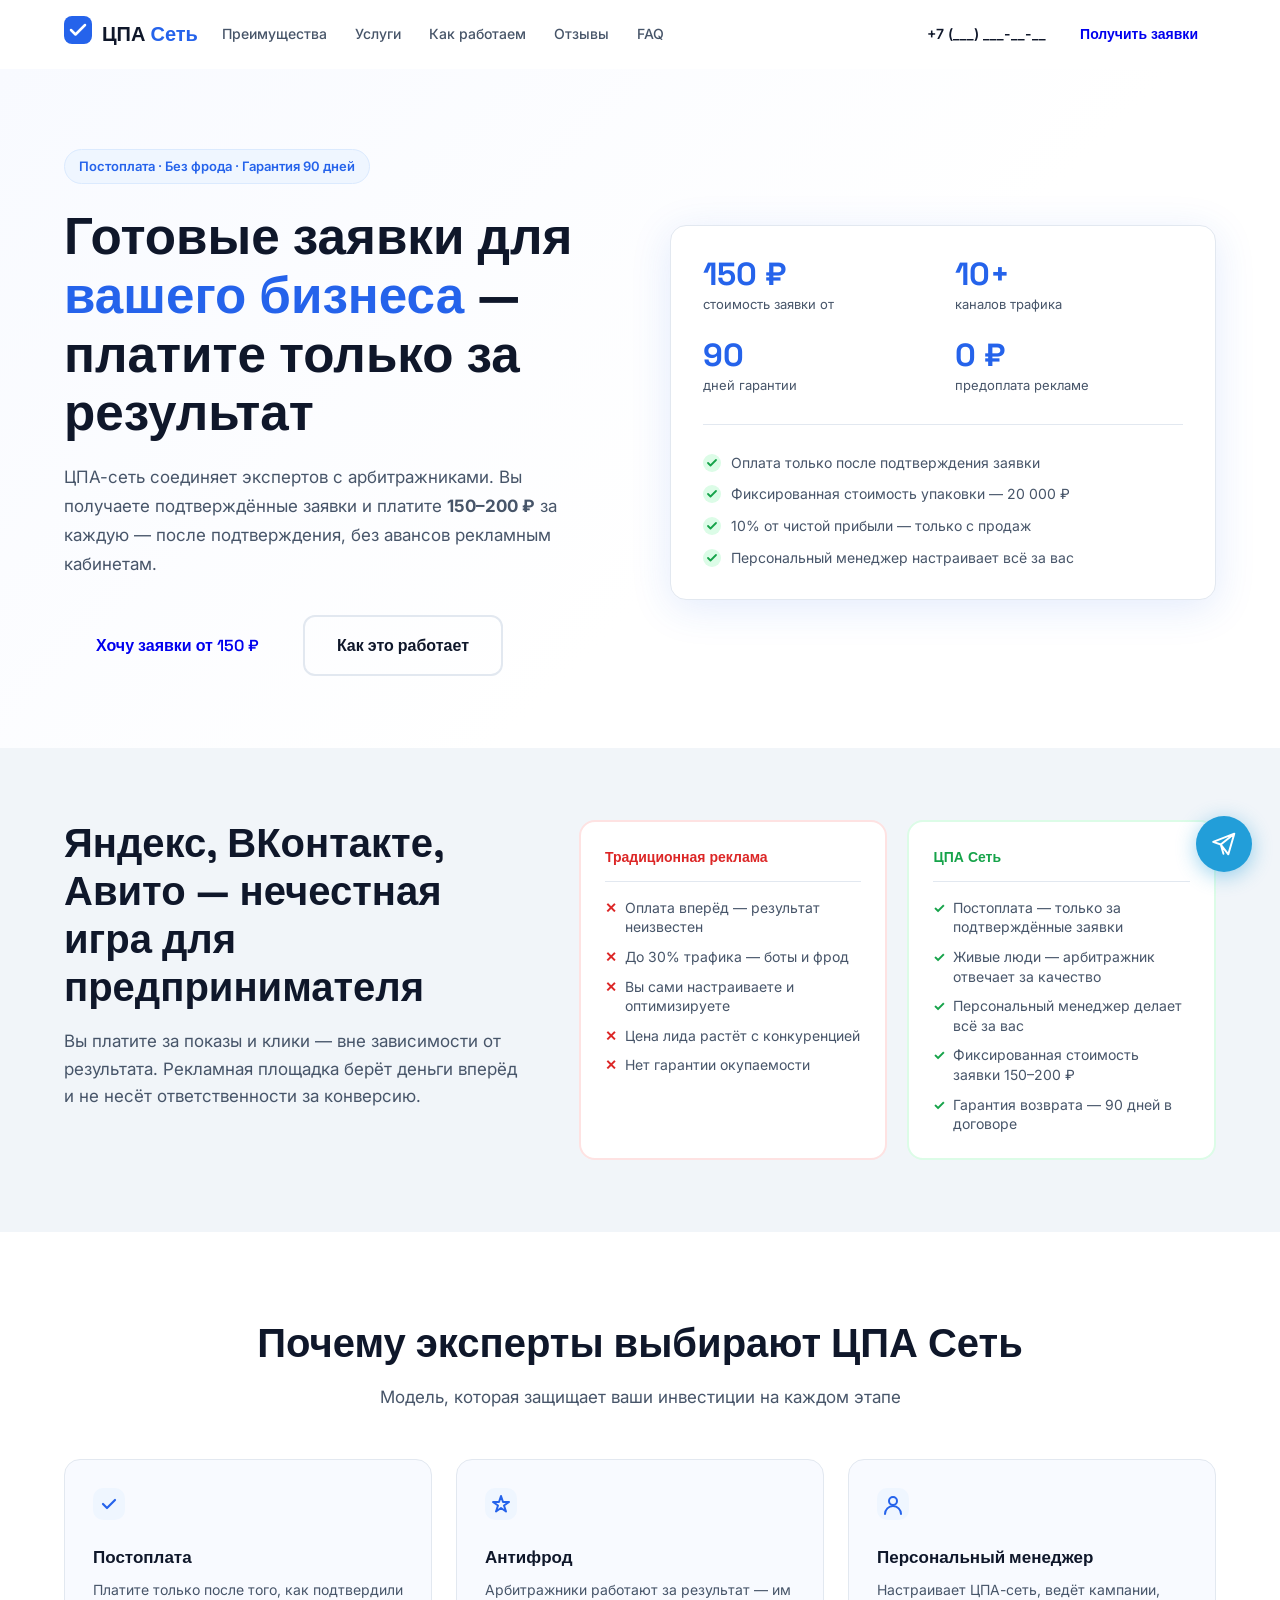
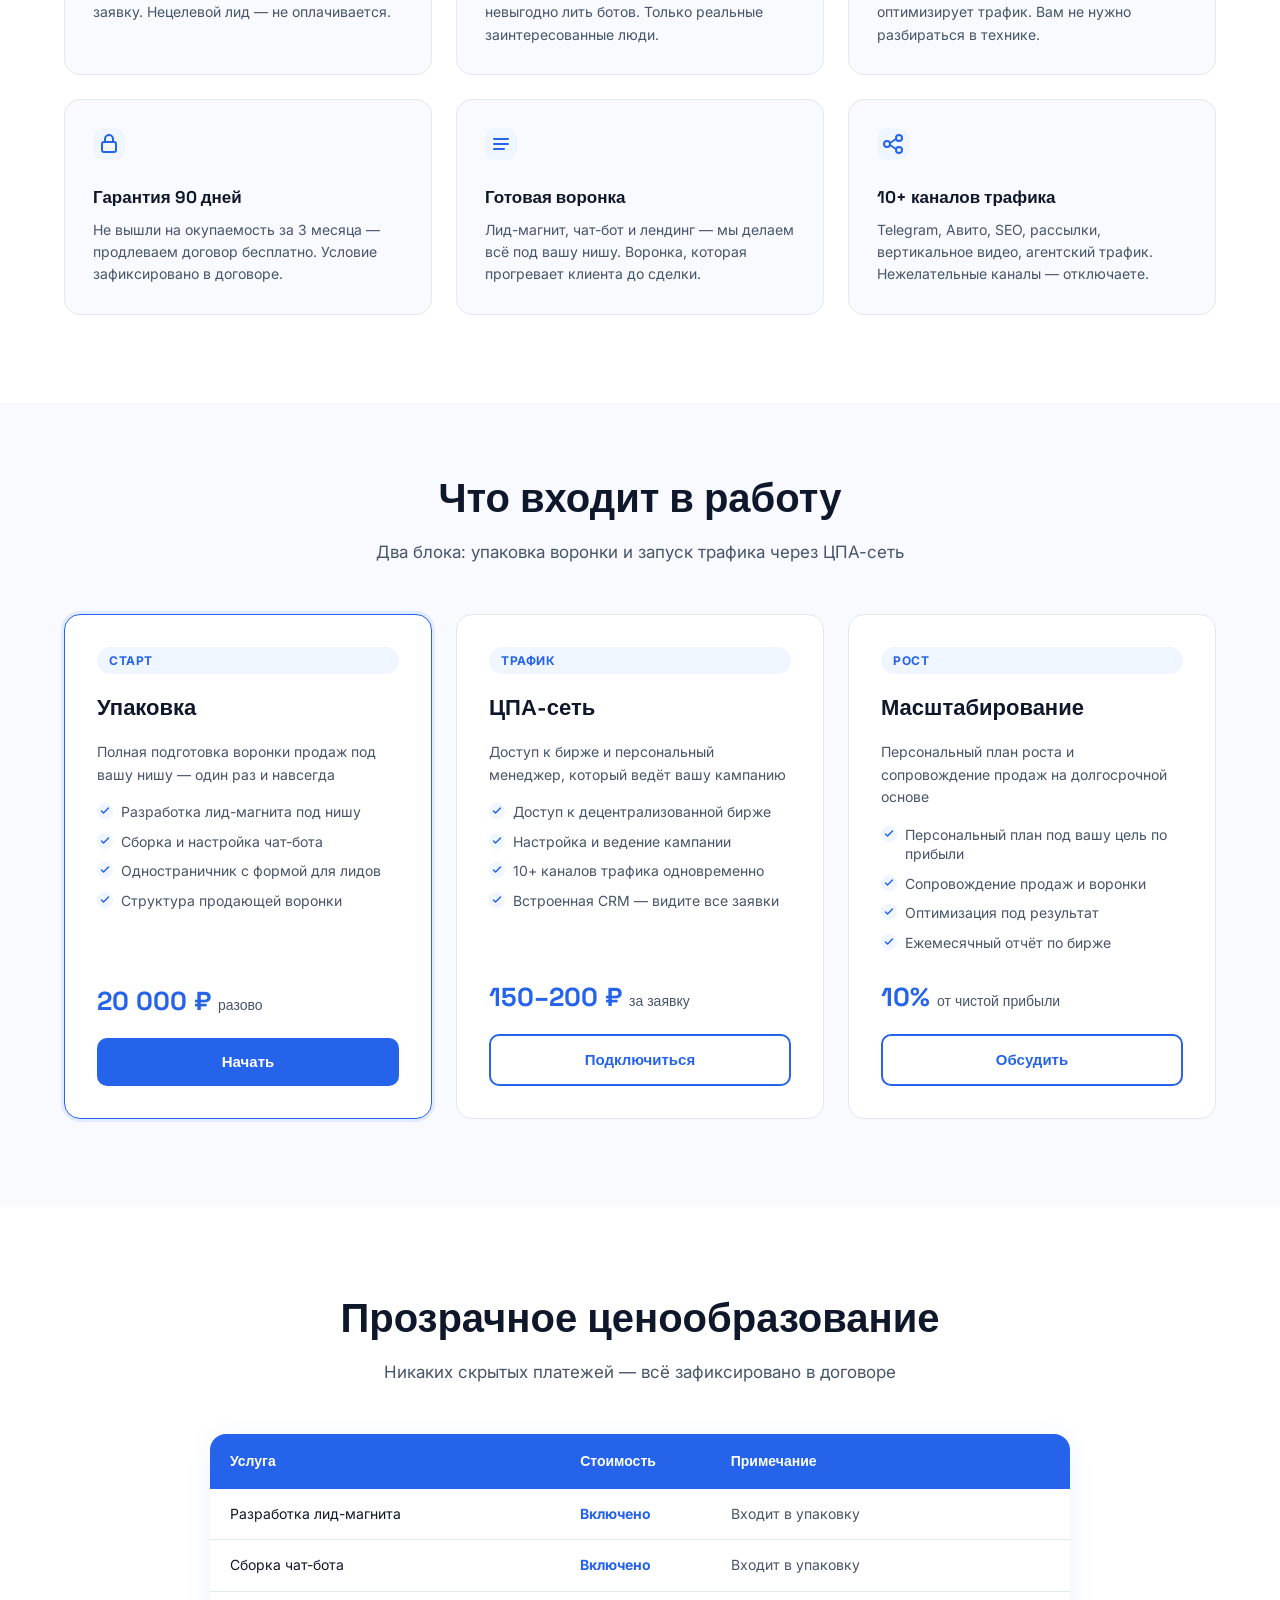
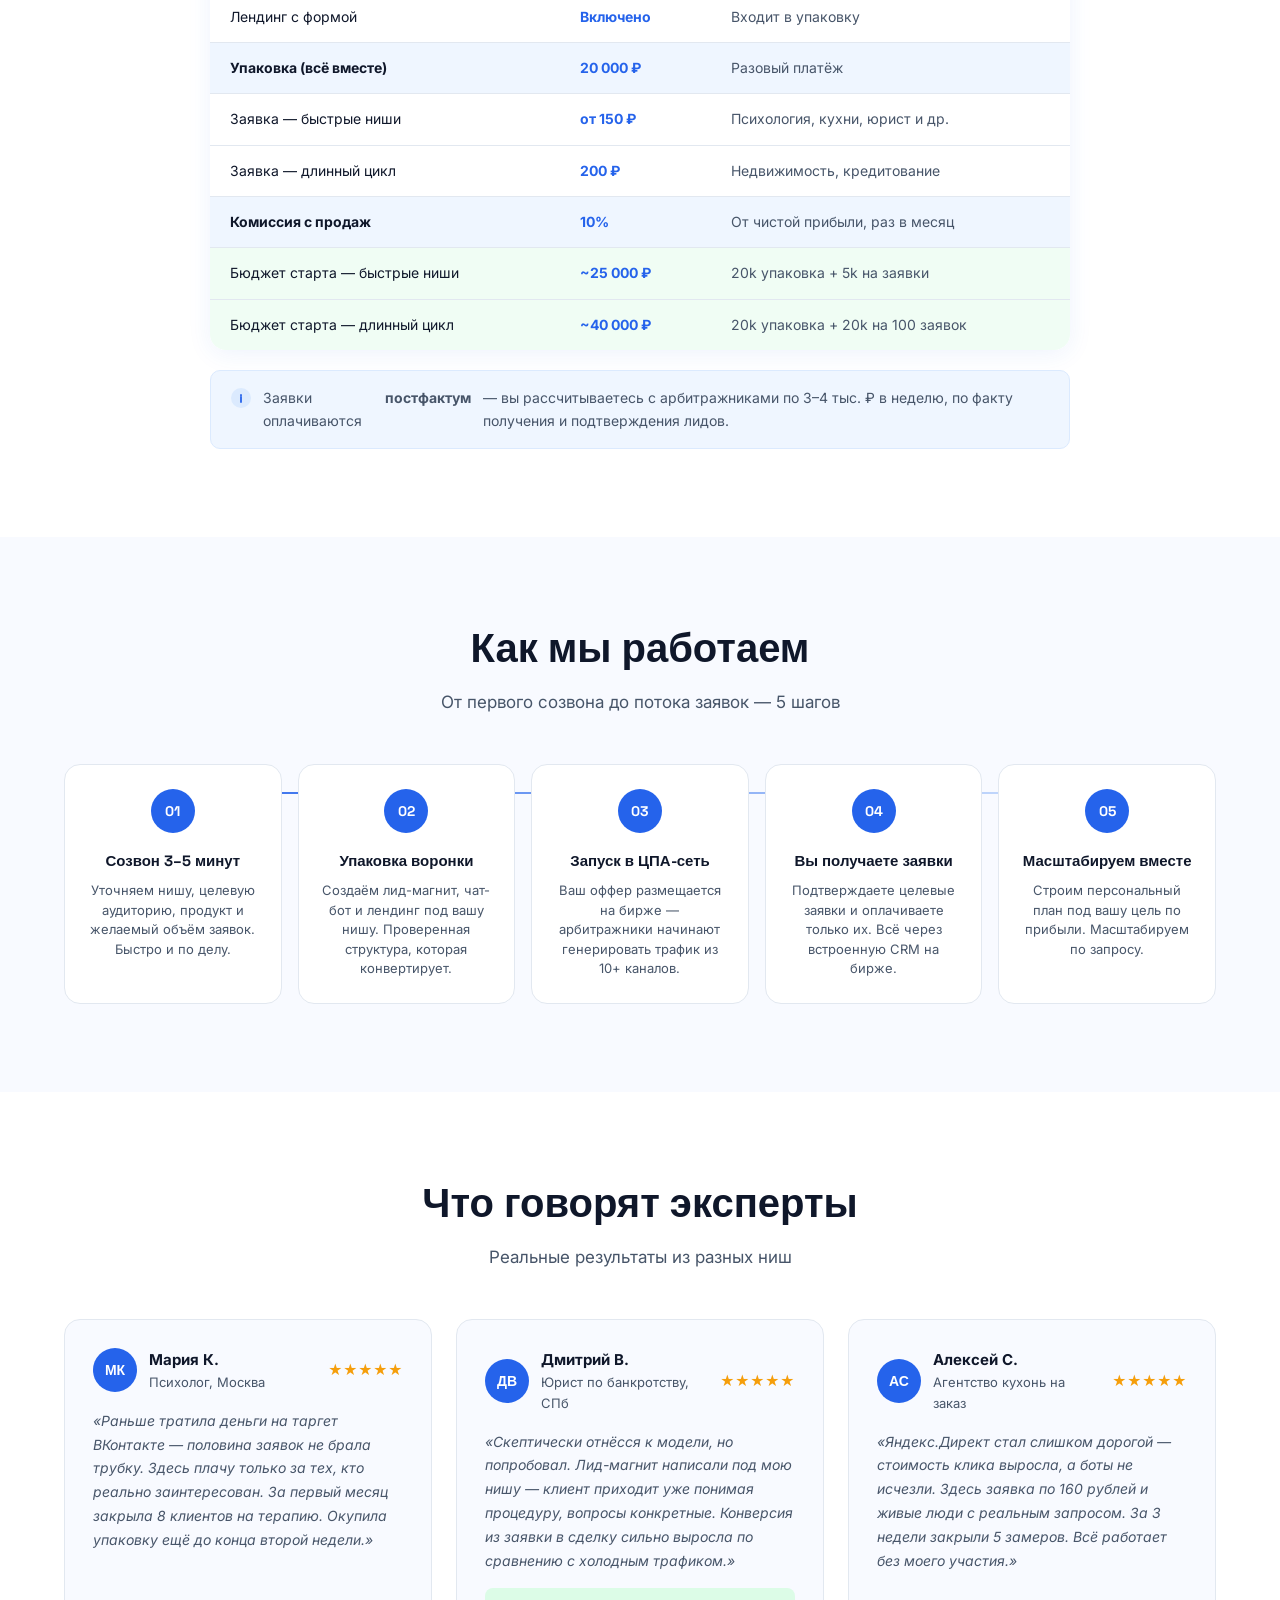
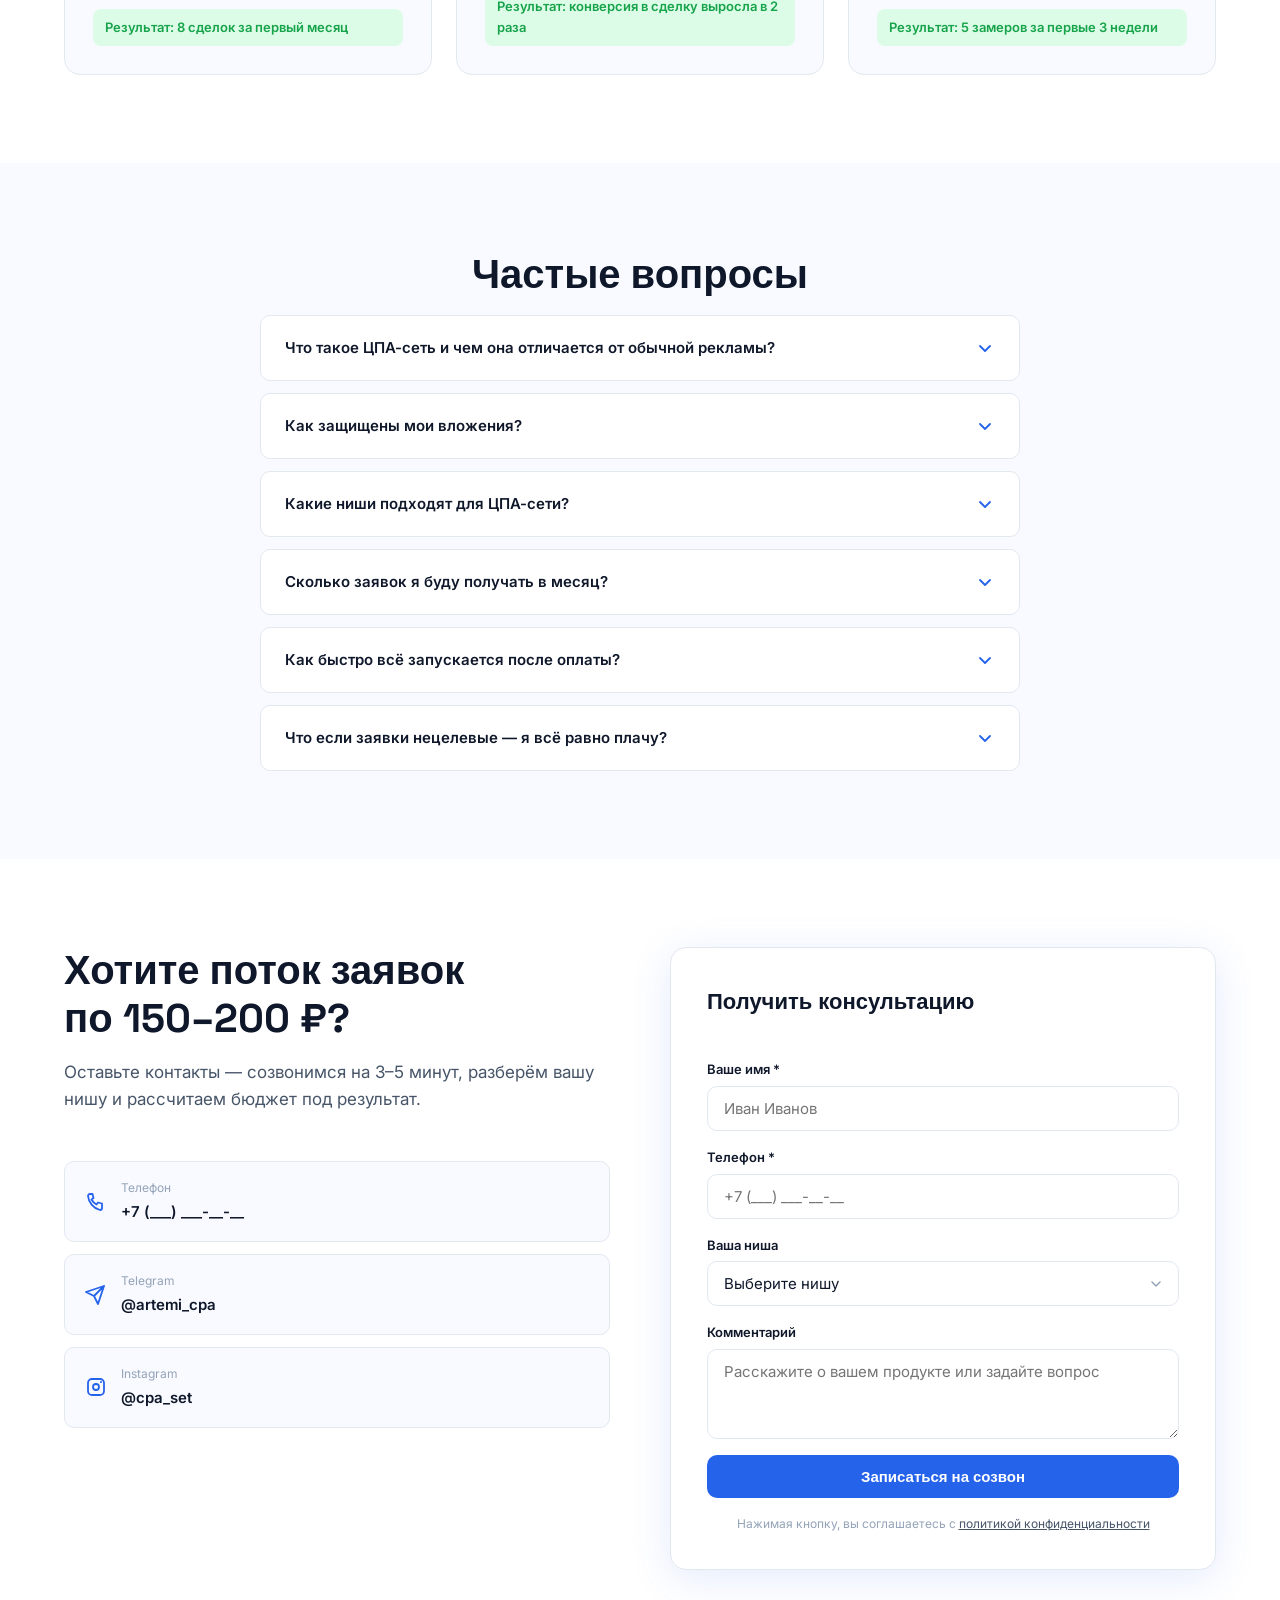
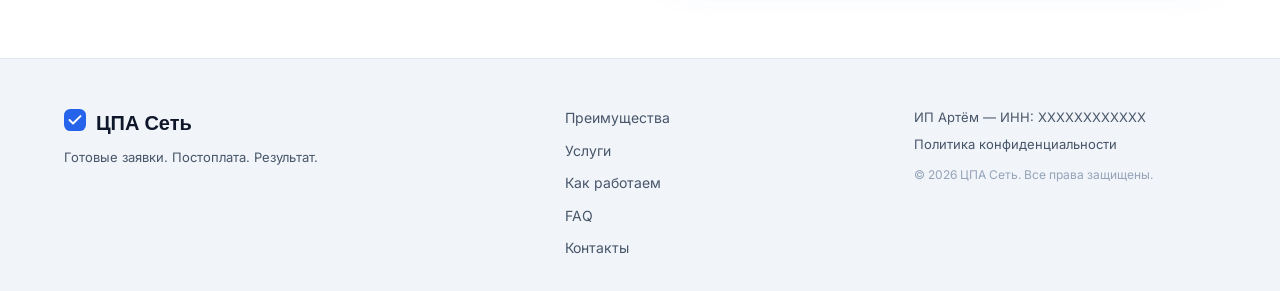
==== index.html @ d416d324 "init: landing for CPA-Set" ====
<!DOCTYPE html>
<html lang="ru">
<head>
  <meta charset="UTF-8">
  <meta name="viewport" content="width=device-width, initial-scale=1.0">
  <title>ЦПА Сеть — готовые заявки для экспертов. Платите только за результат</title>
  <meta name="description" content="ЦПА-сеть для экспертов-предпринимателей. Готовые заявки от 150 ₽, постоплата, гарантия 90 дней. Без авансов рекламным кабинетам, без ботов.">
  <link rel="preconnect" href="https://fonts.googleapis.com">
  <link rel="preconnect" href="https://fonts.gstatic.com" crossorigin>
  <link href="https://fonts.googleapis.com/css2?family=Inter:wght@400;500;600;700;800&family=Space+Grotesk:wght@500;600;700&display=swap" rel="stylesheet">
  <link rel="stylesheet" href="styles.css">
</head>
<body>

<!-- ===== HEADER ===== -->
<header class="header" id="header">
  <div class="container header__inner">
    <a href="#" class="logo">
      <span class="logo__icon">
        <svg width="28" height="28" viewBox="0 0 28 28" fill="none"><rect width="28" height="28" rx="8" fill="#2563EB"/><path d="M7 14l4.5 4.5L21 9" stroke="#fff" stroke-width="2.5" stroke-linecap="round" stroke-linejoin="round"/></svg>
      </span>
      <span class="logo__text">ЦПА<span class="logo__suffix"> Сеть</span></span>
    </a>
    <nav class="nav" id="nav">
      <a href="#advantages">Преимущества</a>
      <a href="#services">Услуги</a>
      <a href="#process">Как работаем</a>
      <a href="#reviews">Отзывы</a>
      <a href="#faq">FAQ</a>
    </nav>
    <div class="header__right">
      <a href="tel:+79000000000" class="header__phone">+7 (___) ___-__-__</a>
      <a href="#contact" class="btn btn--sm">Получить заявки</a>
    </div>
    <button class="burger" id="burger" aria-label="Меню">
      <span></span><span></span><span></span>
    </button>
  </div>
</header>

<!-- ===== HERO ===== -->
<section class="hero" id="hero">
  <div class="container hero__inner">
    <div class="hero__content">
      <div class="hero__badge">Постоплата · Без фрода · Гарантия 90 дней</div>
      <h1 class="hero__title">Готовые заявки для<br><span class="accent">вашего бизнеса</span> —<br>платите только за результат</h1>
      <p class="hero__desc">ЦПА-сеть соединяет экспертов с арбитражниками. Вы получаете подтверждённые заявки и платите <strong>150–200 ₽</strong> за каждую — после подтверждения, без авансов рекламным кабинетам.</p>
      <div class="hero__cta">
        <a href="#contact" class="btn btn--lg">Хочу заявки от 150 ₽</a>
        <a href="#process" class="btn btn--ghost btn--lg">Как это работает</a>
      </div>
    </div>
    <div class="hero__stats">
      <div class="hero__card">
        <div class="stat-grid">
          <div class="stat">
            <div class="stat__num"><span data-target="150">0</span> ₽</div>
            <div class="stat__label">стоимость заявки от</div>
          </div>
          <div class="stat">
            <div class="stat__num"><span data-target="10">0</span>+</div>
            <div class="stat__label">каналов трафика</div>
          </div>
          <div class="stat">
            <div class="stat__num"><span data-target="90">0</span></div>
            <div class="stat__label">дней гарантии</div>
          </div>
          <div class="stat">
            <div class="stat__num">0 ₽</div>
            <div class="stat__label">предоплата рекламе</div>
          </div>
        </div>
        <div class="hero__model">
          <div class="model-row">
            <svg width="18" height="18" viewBox="0 0 18 18" fill="none"><circle cx="9" cy="9" r="9" fill="#dcfce7"/><path d="M5 9l2.5 2.5L13 6" stroke="#16a34a" stroke-width="1.8" stroke-linecap="round" stroke-linejoin="round"/></svg>
            <span>Оплата только после подтверждения заявки</span>
          </div>
          <div class="model-row">
            <svg width="18" height="18" viewBox="0 0 18 18" fill="none"><circle cx="9" cy="9" r="9" fill="#dcfce7"/><path d="M5 9l2.5 2.5L13 6" stroke="#16a34a" stroke-width="1.8" stroke-linecap="round" stroke-linejoin="round"/></svg>
            <span>Фиксированная стоимость упаковки — 20 000 ₽</span>
          </div>
          <div class="model-row">
            <svg width="18" height="18" viewBox="0 0 18 18" fill="none"><circle cx="9" cy="9" r="9" fill="#dcfce7"/><path d="M5 9l2.5 2.5L13 6" stroke="#16a34a" stroke-width="1.8" stroke-linecap="round" stroke-linejoin="round"/></svg>
            <span>10% от чистой прибыли — только с продаж</span>
          </div>
          <div class="model-row">
            <svg width="18" height="18" viewBox="0 0 18 18" fill="none"><circle cx="9" cy="9" r="9" fill="#dcfce7"/><path d="M5 9l2.5 2.5L13 6" stroke="#16a34a" stroke-width="1.8" stroke-linecap="round" stroke-linejoin="round"/></svg>
            <span>Персональный менеджер настраивает всё за вас</span>
          </div>
        </div>
      </div>
    </div>
  </div>
</section>

<!-- ===== ПРОБЛЕМА ===== -->
<section class="problem">
  <div class="container">
    <div class="problem__inner">
      <div class="problem__left">
        <h2 class="section-title">Яндекс, ВКонтакте, Авито — нечестная игра для предпринимателя</h2>
        <p class="section-sub">Вы платите за показы и клики — вне зависимости от результата. Рекламная площадка берёт деньги вперёд и не несёт ответственности за конверсию.</p>
      </div>
      <div class="problem__cards">
        <div class="problem-card problem-card--bad">
          <div class="problem-card__label">Традиционная реклама</div>
          <ul class="problem-list">
            <li><span class="x">✕</span> Оплата вперёд — результат неизвестен</li>
            <li><span class="x">✕</span> До 30% трафика — боты и фрод</li>
            <li><span class="x">✕</span> Вы сами настраиваете и оптимизируете</li>
            <li><span class="x">✕</span> Цена лида растёт с конкуренцией</li>
            <li><span class="x">✕</span> Нет гарантии окупаемости</li>
          </ul>
        </div>
        <div class="problem-card problem-card--good">
          <div class="problem-card__label">ЦПА Сеть</div>
          <ul class="problem-list">
            <li><span class="check">✓</span> Постоплата — только за подтверждённые заявки</li>
            <li><span class="check">✓</span> Живые люди — арбитражник отвечает за качество</li>
            <li><span class="check">✓</span> Персональный менеджер делает всё за вас</li>
            <li><span class="check">✓</span> Фиксированная стоимость заявки 150–200 ₽</li>
            <li><span class="check">✓</span> Гарантия возврата — 90 дней в договоре</li>
          </ul>
        </div>
      </div>
    </div>
  </div>
</section>

<!-- ===== ПРЕИМУЩЕСТВА ===== -->
<section class="advantages" id="advantages">
  <div class="container">
    <h2 class="section-title section-title--center">Почему эксперты выбирают ЦПА Сеть</h2>
    <p class="section-sub section-sub--center">Модель, которая защищает ваши инвестиции на каждом этапе</p>
    <div class="adv-grid">
      <div class="adv">
        <div class="adv__icon">
          <svg width="32" height="32" viewBox="0 0 32 32" fill="none"><rect width="32" height="32" rx="10" fill="#eff6ff"/><path d="M10 16l4 4 8-8" stroke="#2563EB" stroke-width="2.2" stroke-linecap="round" stroke-linejoin="round"/></svg>
        </div>
        <h3 class="adv__title">Постоплата</h3>
        <p class="adv__desc">Платите только после того, как подтвердили заявку. Нецелевой лид — не оплачивается.</p>
      </div>
      <div class="adv">
        <div class="adv__icon">
          <svg width="32" height="32" viewBox="0 0 32 32" fill="none"><rect width="32" height="32" rx="10" fill="#eff6ff"/><path d="M16 8l2 6h6l-5 3.5 2 6L16 20l-5 3.5 2-6L8 14h6l2-6z" stroke="#2563EB" stroke-width="2" stroke-linejoin="round"/></svg>
        </div>
        <h3 class="adv__title">Антифрод</h3>
        <p class="adv__desc">Арбитражники работают за результат — им невыгодно лить ботов. Только реальные заинтересованные люди.</p>
      </div>
      <div class="adv">
        <div class="adv__icon">
          <svg width="32" height="32" viewBox="0 0 32 32" fill="none"><rect width="32" height="32" rx="10" fill="#eff6ff"/><circle cx="16" cy="13" r="4" stroke="#2563EB" stroke-width="2"/><path d="M8 26c0-4.4 3.6-8 8-8s8 3.6 8 8" stroke="#2563EB" stroke-width="2" stroke-linecap="round"/></svg>
        </div>
        <h3 class="adv__title">Персональный менеджер</h3>
        <p class="adv__desc">Настраивает ЦПА-сеть, ведёт кампании, оптимизирует трафик. Вам не нужно разбираться в технике.</p>
      </div>
      <div class="adv">
        <div class="adv__icon">
          <svg width="32" height="32" viewBox="0 0 32 32" fill="none"><rect width="32" height="32" rx="10" fill="#eff6ff"/><rect x="9" y="14" width="14" height="10" rx="2" stroke="#2563EB" stroke-width="2"/><path d="M12 14v-3a4 4 0 018 0v3" stroke="#2563EB" stroke-width="2" stroke-linecap="round"/></svg>
        </div>
        <h3 class="adv__title">Гарантия 90 дней</h3>
        <p class="adv__desc">Не вышли на окупаемость за 3 месяца — продлеваем договор бесплатно. Условие зафиксировано в договоре.</p>
      </div>
      <div class="adv">
        <div class="adv__icon">
          <svg width="32" height="32" viewBox="0 0 32 32" fill="none"><rect width="32" height="32" rx="10" fill="#eff6ff"/><path d="M9 16h14M9 11h14M9 21h10" stroke="#2563EB" stroke-width="2" stroke-linecap="round"/></svg>
        </div>
        <h3 class="adv__title">Готовая воронка</h3>
        <p class="adv__desc">Лид-магнит, чат-бот и лендинг — мы делаем всё под вашу нишу. Воронка, которая прогревает клиента до сделки.</p>
      </div>
      <div class="adv">
        <div class="adv__icon">
          <svg width="32" height="32" viewBox="0 0 32 32" fill="none"><rect width="32" height="32" rx="10" fill="#eff6ff"/><circle cx="10" cy="16" r="3" stroke="#2563EB" stroke-width="2"/><circle cx="22" cy="10" r="3" stroke="#2563EB" stroke-width="2"/><circle cx="22" cy="22" r="3" stroke="#2563EB" stroke-width="2"/><path d="M13 15l6-4M13 17l6 4" stroke="#2563EB" stroke-width="1.8"/></svg>
        </div>
        <h3 class="adv__title">10+ каналов трафика</h3>
        <p class="adv__desc">Telegram, Авито, SEO, рассылки, вертикальное видео, агентский трафик. Нежелательные каналы — отключаете.</p>
      </div>
    </div>
  </div>
</section>

<!-- ===== УСЛУГИ ===== -->
<section class="services" id="services">
  <div class="container">
    <h2 class="section-title section-title--center">Что входит в работу</h2>
    <p class="section-sub section-sub--center">Два блока: упаковка воронки и запуск трафика через ЦПА-сеть</p>
    <div class="services-grid">
      <div class="service service--featured">
        <div class="service__tag">Старт</div>
        <h3 class="service__title">Упаковка</h3>
        <p class="service__desc">Полная подготовка воронки продаж под вашу нишу — один раз и навсегда</p>
        <ul class="service__list">
          <li>
            <svg width="16" height="16" viewBox="0 0 16 16" fill="none"><circle cx="8" cy="8" r="8" fill="#eff6ff"/><path d="M4.5 8l2 2 5-5" stroke="#2563EB" stroke-width="1.5" stroke-linecap="round" stroke-linejoin="round"/></svg>
            Разработка лид-магнита под нишу
          </li>
          <li>
            <svg width="16" height="16" viewBox="0 0 16 16" fill="none"><circle cx="8" cy="8" r="8" fill="#eff6ff"/><path d="M4.5 8l2 2 5-5" stroke="#2563EB" stroke-width="1.5" stroke-linecap="round" stroke-linejoin="round"/></svg>
            Сборка и настройка чат-бота
          </li>
          <li>
            <svg width="16" height="16" viewBox="0 0 16 16" fill="none"><circle cx="8" cy="8" r="8" fill="#eff6ff"/><path d="M4.5 8l2 2 5-5" stroke="#2563EB" stroke-width="1.5" stroke-linecap="round" stroke-linejoin="round"/></svg>
            Одностраничник с формой для лидов
          </li>
          <li>
            <svg width="16" height="16" viewBox="0 0 16 16" fill="none"><circle cx="8" cy="8" r="8" fill="#eff6ff"/><path d="M4.5 8l2 2 5-5" stroke="#2563EB" stroke-width="1.5" stroke-linecap="round" stroke-linejoin="round"/></svg>
            Структура продающей воронки
          </li>
        </ul>
        <div class="service__price">20 000 ₽ <span>разово</span></div>
        <a href="#contact" class="btn btn--primary">Начать</a>
      </div>
      <div class="service">
        <div class="service__tag">Трафик</div>
        <h3 class="service__title">ЦПА-сеть</h3>
        <p class="service__desc">Доступ к бирже и персональный менеджер, который ведёт вашу кампанию</p>
        <ul class="service__list">
          <li>
            <svg width="16" height="16" viewBox="0 0 16 16" fill="none"><circle cx="8" cy="8" r="8" fill="#eff6ff"/><path d="M4.5 8l2 2 5-5" stroke="#2563EB" stroke-width="1.5" stroke-linecap="round" stroke-linejoin="round"/></svg>
            Доступ к децентрализованной бирже
          </li>
          <li>
            <svg width="16" height="16" viewBox="0 0 16 16" fill="none"><circle cx="8" cy="8" r="8" fill="#eff6ff"/><path d="M4.5 8l2 2 5-5" stroke="#2563EB" stroke-width="1.5" stroke-linecap="round" stroke-linejoin="round"/></svg>
            Настройка и ведение кампании
          </li>
          <li>
            <svg width="16" height="16" viewBox="0 0 16 16" fill="none"><circle cx="8" cy="8" r="8" fill="#eff6ff"/><path d="M4.5 8l2 2 5-5" stroke="#2563EB" stroke-width="1.5" stroke-linecap="round" stroke-linejoin="round"/></svg>
            10+ каналов трафика одновременно
          </li>
          <li>
            <svg width="16" height="16" viewBox="0 0 16 16" fill="none"><circle cx="8" cy="8" r="8" fill="#eff6ff"/><path d="M4.5 8l2 2 5-5" stroke="#2563EB" stroke-width="1.5" stroke-linecap="round" stroke-linejoin="round"/></svg>
            Встроенная CRM — видите все заявки
          </li>
        </ul>
        <div class="service__price">150–200 ₽ <span>за заявку</span></div>
        <a href="#contact" class="btn btn--outline">Подключиться</a>
      </div>
      <div class="service">
        <div class="service__tag">Рост</div>
        <h3 class="service__title">Масштабирование</h3>
        <p class="service__desc">Персональный план роста и сопровождение продаж на долгосрочной основе</p>
        <ul class="service__list">
          <li>
            <svg width="16" height="16" viewBox="0 0 16 16" fill="none"><circle cx="8" cy="8" r="8" fill="#eff6ff"/><path d="M4.5 8l2 2 5-5" stroke="#2563EB" stroke-width="1.5" stroke-linecap="round" stroke-linejoin="round"/></svg>
            Персональный план под вашу цель по прибыли
          </li>
          <li>
            <svg width="16" height="16" viewBox="0 0 16 16" fill="none"><circle cx="8" cy="8" r="8" fill="#eff6ff"/><path d="M4.5 8l2 2 5-5" stroke="#2563EB" stroke-width="1.5" stroke-linecap="round" stroke-linejoin="round"/></svg>
            Сопровождение продаж и воронки
          </li>
          <li>
            <svg width="16" height="16" viewBox="0 0 16 16" fill="none"><circle cx="8" cy="8" r="8" fill="#eff6ff"/><path d="M4.5 8l2 2 5-5" stroke="#2563EB" stroke-width="1.5" stroke-linecap="round" stroke-linejoin="round"/></svg>
            Оптимизация под результат
          </li>
          <li>
            <svg width="16" height="16" viewBox="0 0 16 16" fill="none"><circle cx="8" cy="8" r="8" fill="#eff6ff"/><path d="M4.5 8l2 2 5-5" stroke="#2563EB" stroke-width="1.5" stroke-linecap="round" stroke-linejoin="round"/></svg>
            Ежемесячный отчёт по бирже
          </li>
        </ul>
        <div class="service__price">10% <span>от чистой прибыли</span></div>
        <a href="#contact" class="btn btn--outline">Обсудить</a>
      </div>
    </div>
  </div>
</section>

<!-- ===== ПРАЙС ===== -->
<section class="price" id="price">
  <div class="container">
    <h2 class="section-title section-title--center">Прозрачное ценообразование</h2>
    <p class="section-sub section-sub--center">Никаких скрытых платежей — всё зафиксировано в договоре</p>
    <div class="price-wrap">
      <table class="price-table">
        <thead>
          <tr>
            <th>Услуга</th>
            <th>Стоимость</th>
            <th>Примечание</th>
          </tr>
        </thead>
        <tbody>
          <tr>
            <td>Разработка лид-магнита</td>
            <td class="price-val">Включено</td>
            <td>Входит в упаковку</td>
          </tr>
          <tr>
            <td>Сборка чат-бота</td>
            <td class="price-val">Включено</td>
            <td>Входит в упаковку</td>
          </tr>
          <tr>
            <td>Лендинг с формой</td>
            <td class="price-val">Включено</td>
            <td>Входит в упаковку</td>
          </tr>
          <tr class="price-highlight">
            <td><strong>Упаковка (всё вместе)</strong></td>
            <td class="price-val"><strong>20 000 ₽</strong></td>
            <td>Разовый платёж</td>
          </tr>
          <tr>
            <td>Заявка — быстрые ниши</td>
            <td class="price-val">от 150 ₽</td>
            <td>Психология, кухни, юрист и др.</td>
          </tr>
          <tr>
            <td>Заявка — длинный цикл</td>
            <td class="price-val">200 ₽</td>
            <td>Недвижимость, кредитование</td>
          </tr>
          <tr class="price-highlight">
            <td><strong>Комиссия с продаж</strong></td>
            <td class="price-val"><strong>10%</strong></td>
            <td>От чистой прибыли, раз в месяц</td>
          </tr>
          <tr class="price-total">
            <td>Бюджет старта — быстрые ниши</td>
            <td class="price-val">~25 000 ₽</td>
            <td>20k упаковка + 5k на заявки</td>
          </tr>
          <tr class="price-total">
            <td>Бюджет старта — длинный цикл</td>
            <td class="price-val">~40 000 ₽</td>
            <td>20k упаковка + 20k на 100 заявок</td>
          </tr>
        </tbody>
      </table>
      <div class="price-note">
        <svg width="20" height="20" viewBox="0 0 20 20" fill="none"><circle cx="10" cy="10" r="10" fill="#dbeafe"/><path d="M10 9v5M10 7v.5" stroke="#2563EB" stroke-width="1.8" stroke-linecap="round"/></svg>
        Заявки оплачиваются <strong>постфактум</strong> — вы рассчитываетесь с арбитражниками по 3–4 тыс. ₽ в неделю, по факту получения и подтверждения лидов.
      </div>
    </div>
  </div>
</section>

<!-- ===== ПРОЦЕСС ===== -->
<section class="process" id="process">
  <div class="container">
    <h2 class="section-title section-title--center">Как мы работаем</h2>
    <p class="section-sub section-sub--center">От первого созвона до потока заявок — 5 шагов</p>
    <div class="steps-grid">
      <div class="step">
        <div class="step__num">01</div>
        <h3 class="step__title">Созвон 3–5 минут</h3>
        <p class="step__desc">Уточняем нишу, целевую аудиторию, продукт и желаемый объём заявок. Быстро и по делу.</p>
      </div>
      <div class="step">
        <div class="step__num">02</div>
        <h3 class="step__title">Упаковка воронки</h3>
        <p class="step__desc">Создаём лид-магнит, чат-бот и лендинг под вашу нишу. Проверенная структура, которая конвертирует.</p>
      </div>
      <div class="step">
        <div class="step__num">03</div>
        <h3 class="step__title">Запуск в ЦПА-сеть</h3>
        <p class="step__desc">Ваш оффер размещается на бирже — арбитражники начинают генерировать трафик из 10+ каналов.</p>
      </div>
      <div class="step">
        <div class="step__num">04</div>
        <h3 class="step__title">Вы получаете заявки</h3>
        <p class="step__desc">Подтверждаете целевые заявки и оплачиваете только их. Всё через встроенную CRM на бирже.</p>
      </div>
      <div class="step">
        <div class="step__num">05</div>
        <h3 class="step__title">Масштабируем вместе</h3>
        <p class="step__desc">Строим персональный план под вашу цель по прибыли. Масштабируем по запросу.</p>
      </div>
    </div>
  </div>
</section>

<!-- ===== ОТЗЫВЫ ===== -->
<section class="reviews" id="reviews">
  <div class="container">
    <h2 class="section-title section-title--center">Что говорят эксперты</h2>
    <p class="section-sub section-sub--center">Реальные результаты из разных ниш</p>
    <div class="reviews-grid">
      <div class="review">
        <div class="review__header">
          <div class="review__avatar">МК</div>
          <div>
            <div class="review__name">Мария К.</div>
            <div class="review__role">Психолог, Москва</div>
          </div>
          <div class="review__stars">★★★★★</div>
        </div>
        <p class="review__text">«Раньше тратила деньги на таргет ВКонтакте — половина заявок не брала трубку. Здесь плачу только за тех, кто реально заинтересован. За первый месяц закрыла 8 клиентов на терапию. Окупила упаковку ещё до конца второй недели.»</p>
        <div class="review__result">Результат: 8 сделок за первый месяц</div>
      </div>
      <div class="review">
        <div class="review__header">
          <div class="review__avatar">ДВ</div>
          <div>
            <div class="review__name">Дмитрий В.</div>
            <div class="review__role">Юрист по банкротству, СПб</div>
          </div>
          <div class="review__stars">★★★★★</div>
        </div>
        <p class="review__text">«Скептически отнёсся к модели, но попробовал. Лид-магнит написали под мою нишу — клиент приходит уже понимая процедуру, вопросы конкретные. Конверсия из заявки в сделку сильно выросла по сравнению с холодным трафиком.»</p>
        <div class="review__result">Результат: конверсия в сделку выросла в 2 раза</div>
      </div>
      <div class="review">
        <div class="review__header">
          <div class="review__avatar">АС</div>
          <div>
            <div class="review__name">Алексей С.</div>
            <div class="review__role">Агентство кухонь на заказ</div>
          </div>
          <div class="review__stars">★★★★★</div>
        </div>
        <p class="review__text">«Яндекс.Директ стал слишком дорогой — стоимость клика выросла, а боты не исчезли. Здесь заявка по 160 рублей и живые люди с реальным запросом. За 3 недели закрыли 5 замеров. Всё работает без моего участия.»</p>
        <div class="review__result">Результат: 5 замеров за первые 3 недели</div>
      </div>
    </div>
  </div>
</section>

<!-- ===== FAQ ===== -->
<section class="faq" id="faq">
  <div class="container">
    <h2 class="section-title section-title--center">Частые вопросы</h2>
    <div class="faq-list">
      <details class="faq__item">
        <summary class="faq__question">
          Что такое ЦПА-сеть и чем она отличается от обычной рекламы?
          <svg class="faq__arrow" width="20" height="20" viewBox="0 0 20 20" fill="none"><path d="M5 8l5 5 5-5" stroke="#2563EB" stroke-width="1.8" stroke-linecap="round" stroke-linejoin="round"/></svg>
        </summary>
        <div class="faq__answer">
          ЦПА-сеть — это биржа, где заказчики (эксперты) и арбитражники (генераторы трафика) встречаются напрямую. Вы платите фиксированную сумму за каждую подтверждённую заявку — после её получения, а не авансом. В отличие от Яндекса или ВКонтакте, где вы платите за клики и показы вне зависимости от результата.
        </div>
      </details>
      <details class="faq__item">
        <summary class="faq__question">
          Как защищены мои вложения?
          <svg class="faq__arrow" width="20" height="20" viewBox="0 0 20 20" fill="none"><path d="M5 8l5 5 5-5" stroke="#2563EB" stroke-width="1.8" stroke-linecap="round" stroke-linejoin="round"/></svg>
        </summary>
        <div class="faq__answer">
          В договоре прописана 90-дневная гарантия: если вы не выйдете на окупаемость фиксированной части при условии следования нашим рекомендациям — продлеваем договор бесплатно до достижения результата. Это не рекламный ход, а условие в документе.
        </div>
      </details>
      <details class="faq__item">
        <summary class="faq__question">
          Какие ниши подходят для ЦПА-сети?
          <svg class="faq__arrow" width="20" height="20" viewBox="0 0 20 20" fill="none"><path d="M5 8l5 5 5-5" stroke="#2563EB" stroke-width="1.8" stroke-linecap="round" stroke-linejoin="round"/></svg>
        </summary>
        <div class="faq__answer">
          Работаем с большинством ниш: психологи, юристы, финансовые консультанты, банкротство, кухни и мебель на заказ, недвижимость, кредитование, digital-услуги, онлайн-образование и другие. Чем конкретнее ваш продукт — тем выше качество заявок.
        </div>
      </details>
      <details class="faq__item">
        <summary class="faq__question">
          Сколько заявок я буду получать в месяц?
          <svg class="faq__arrow" width="20" height="20" viewBox="0 0 20 20" fill="none"><path d="M5 8l5 5 5-5" stroke="#2563EB" stroke-width="1.8" stroke-linecap="round" stroke-linejoin="round"/></svg>
        </summary>
        <div class="faq__answer">
          Объём зависит от вашего бюджета на заявки и ниши. При бюджете 3–4 тыс. ₽ в неделю — от 15 до 25 заявок. Для быстрых ниш уже 100 заявок при бюджете 20k достаточно для выхода на окупаемость. Масштабируется по запросу.
        </div>
      </details>
      <details class="faq__item">
        <summary class="faq__question">
          Как быстро всё запускается после оплаты?
          <svg class="faq__arrow" width="20" height="20" viewBox="0 0 20 20" fill="none"><path d="M5 8l5 5 5-5" stroke="#2563EB" stroke-width="1.8" stroke-linecap="round" stroke-linejoin="round"/></svg>
        </summary>
        <div class="faq__answer">
          Упаковка занимает 3–7 дней. После того как лид-магнит, чат-бот и лендинг готовы — ваш оффер появляется на бирже, и арбитражники начинают работу. Первые заявки, как правило, приходят в первые 2–5 дней после запуска.
        </div>
      </details>
      <details class="faq__item">
        <summary class="faq__question">
          Что если заявки нецелевые — я всё равно плачу?
          <svg class="faq__arrow" width="20" height="20" viewBox="0 0 20 20" fill="none"><path d="M5 8l5 5 5-5" stroke="#2563EB" stroke-width="1.8" stroke-linecap="round" stroke-linejoin="round"/></svg>
        </summary>
        <div class="faq__answer">
          Нет. Вы платите только за подтверждённые заявки — те, которые вы сами приняли как целевые. Если заявка явно нецелевая — вы её не подтверждаете и не оплачиваете. Арбитражнику невыгодно лить некачественный трафик, он работает за результат.
        </div>
      </details>
    </div>
  </div>
</section>

<!-- ===== ФОРМА + КОНТАКТ ===== -->
<section class="contact" id="contact">
  <div class="container">
    <div class="contact-inner">
      <div class="contact-info">
        <h2 class="section-title">Хотите поток заявок<br>по 150–200 ₽?</h2>
        <p class="section-sub">Оставьте контакты — созвонимся на 3–5 минут, разберём вашу нишу и рассчитаем бюджет под результат.</p>
        <div class="contact-cards">
          <div class="contact-card">
            <svg width="22" height="22" viewBox="0 0 22 22" fill="none"><path d="M3 5a2 2 0 012-2h2.5l1 4-2 1.5a12 12 0 005 5l1.5-2 4 1V17a2 2 0 01-2 2A16 16 0 013 5z" stroke="#2563EB" stroke-width="1.8" stroke-linejoin="round"/></svg>
            <div>
              <div class="contact-card__label">Телефон</div>
              <a href="tel:+79000000000" class="contact-card__val">+7 (___) ___-__-__</a>
            </div>
          </div>
          <div class="contact-card">
            <svg width="22" height="22" viewBox="0 0 22 22" fill="none"><path d="M19 3L9 13M19 3l-6 18-4-8-8-4 18-6z" stroke="#2563EB" stroke-width="1.8" stroke-linecap="round" stroke-linejoin="round"/></svg>
            <div>
              <div class="contact-card__label">Telegram</div>
              <a href="https://t.me/artemi_cpa" class="contact-card__val">@artemi_cpa</a>
            </div>
          </div>
          <div class="contact-card">
            <svg width="22" height="22" viewBox="0 0 22 22" fill="none"><rect x="3" y="3" width="16" height="16" rx="4" stroke="#2563EB" stroke-width="1.8"/><circle cx="11" cy="11" r="3" stroke="#2563EB" stroke-width="1.8"/><circle cx="16" cy="6" r="1" fill="#2563EB"/></svg>
            <div>
              <div class="contact-card__label">Instagram</div>
              <a href="#" class="contact-card__val">@cpa_set</a>
            </div>
          </div>
        </div>
      </div>
      <div class="form-wrap">
        <form class="form" id="leadForm" novalidate>
          <h3 class="form__title">Получить консультацию</h3>
          <input type="text" name="_gotcha" style="display:none" tabindex="-1" autocomplete="off">
          <div class="form__group">
            <label class="form__label">Ваше имя *</label>
            <input type="text" name="name" class="form__input" placeholder="Иван Иванов" required>
          </div>
          <div class="form__group">
            <label class="form__label">Телефон *</label>
            <input type="tel" name="phone" class="form__input" placeholder="+7 (___) ___-__-__" required>
          </div>
          <div class="form__group">
            <label class="form__label">Ваша ниша</label>
            <select name="niche" class="form__input form__select">
              <option value="">Выберите нишу</option>
              <option>Психология / коучинг</option>
              <option>Юриспруденция / банкротство</option>
              <option>Недвижимость</option>
              <option>Кредитование / финансы</option>
              <option>Кухни / мебель на заказ</option>
              <option>Digital / IT услуги</option>
              <option>Медицина / здоровье</option>
              <option>Другое</option>
            </select>
          </div>
          <div class="form__group">
            <label class="form__label">Комментарий</label>
            <textarea name="comment" class="form__input form__textarea" placeholder="Расскажите о вашем продукте или задайте вопрос"></textarea>
          </div>
          <button type="submit" class="btn btn--primary btn--full">Записаться на созвон</button>
          <p class="form__privacy">Нажимая кнопку, вы соглашаетесь с <a href="#">политикой конфиденциальности</a></p>
        </form>
      </div>
    </div>
  </div>
</section>

<!-- ===== FOOTER ===== -->
<footer class="footer">
  <div class="container footer__inner">
    <div class="footer__logo">
      <a href="#" class="logo">
        <span class="logo__icon">
          <svg width="22" height="22" viewBox="0 0 28 28" fill="none"><rect width="28" height="28" rx="8" fill="#2563EB"/><path d="M7 14l4.5 4.5L21 9" stroke="#fff" stroke-width="2.5" stroke-linecap="round" stroke-linejoin="round"/></svg>
        </span>
        <span class="logo__text">ЦПА Сеть</span>
      </a>
      <p class="footer__tagline">Готовые заявки. Постоплата. Результат.</p>
    </div>
    <nav class="footer__nav">
      <a href="#advantages">Преимущества</a>
      <a href="#services">Услуги</a>
      <a href="#process">Как работаем</a>
      <a href="#faq">FAQ</a>
      <a href="#contact">Контакты</a>
    </nav>
    <div class="footer__legal">
      <p>ИП Артём — ИНН: XXXXXXXXXXXX</p>
      <p><a href="#">Политика конфиденциальности</a></p>
      <p class="footer__copy">© <span id="year"></span> ЦПА Сеть. Все права защищены.</p>
    </div>
  </div>
</footer>

<!-- ===== FAB ===== -->
<a href="https://t.me/artemi_cpa" class="fab" target="_blank" rel="noopener" title="Написать в Telegram">
  <svg width="26" height="26" viewBox="0 0 24 24" fill="none"><path d="M21.5 2.5L2 10l7 2.5M21.5 2.5l-5.5 19-7-9M21.5 2.5L9 12.5m0 0L11.5 21" stroke="#fff" stroke-width="1.8" stroke-linecap="round" stroke-linejoin="round"/></svg>
</a>

<script src="script.js"></script>
</body>
</html>
---- styles.css ----
/* ===== RESET & BASE ===== */
*, *::before, *::after { box-sizing: border-box; margin: 0; padding: 0; }
html { scroll-behavior: smooth; }
body {
  font-family: 'Inter', sans-serif;
  font-size: 16px;
  line-height: 1.6;
  color: #0f172a;
  background: #fff;
  -webkit-font-smoothing: antialiased;
}

/* ===== VARIABLES ===== */
:root {
  --accent: #2563EB;
  --accent-dark: #1d4ed8;
  --accent-light: #eff6ff;
  --accent-mid: #dbeafe;
  --bg: #ffffff;
  --bg-2: #f8faff;
  --bg-3: #f1f5f9;
  --text: #0f172a;
  --text-2: #475569;
  --text-3: #94a3b8;
  --border: #e2e8f0;
  --green: #16a34a;
  --green-light: #dcfce7;
  --radius: 16px;
  --radius-sm: 10px;
  --shadow: 0 4px 24px rgba(37,99,235,0.08);
  --shadow-lg: 0 8px 40px rgba(37,99,235,0.13);
}

/* ===== CONTAINER ===== */
.container {
  width: 100%;
  max-width: 1200px;
  margin: 0 auto;
  padding: 0 24px;
}

/* ===== BUTTONS ===== */
.btn {
  display: inline-flex;
  align-items: center;
  justify-content: center;
  gap: 8px;
  padding: 12px 24px;
  border-radius: 10px;
  font-family: 'Space Grotesk', sans-serif;
  font-weight: 600;
  font-size: 15px;
  cursor: pointer;
  text-decoration: none;
  border: none;
  transition: all .18s ease;
  white-space: nowrap;
}
.btn--primary { background: var(--accent); color: #fff; }
.btn--primary:hover { background: var(--accent-dark); transform: translateY(-1px); box-shadow: 0 4px 16px rgba(37,99,235,0.35); }
.btn--outline { background: transparent; color: var(--accent); border: 2px solid var(--accent); }
.btn--outline:hover { background: var(--accent-light); }
.btn--ghost { background: transparent; color: var(--text); border: 2px solid var(--border); }
.btn--ghost:hover { border-color: var(--accent); color: var(--accent); }
.btn--lg { padding: 16px 32px; font-size: 16px; border-radius: 12px; }
.btn--sm { padding: 9px 18px; font-size: 14px; border-radius: 8px; }
.btn--full { width: 100%; }

/* ===== SECTION TITLES ===== */
.section-title {
  font-family: 'Space Grotesk', sans-serif;
  font-weight: 700;
  font-size: clamp(26px, 3.5vw, 40px);
  line-height: 1.2;
  color: var(--text);
  margin-bottom: 16px;
}
.section-title--center { text-align: center; }
.section-sub {
  font-size: 17px;
  color: var(--text-2);
  line-height: 1.6;
  max-width: 620px;
  margin-bottom: 48px;
}
.section-sub--center { text-align: center; margin-left: auto; margin-right: auto; }
.accent { color: var(--accent); }

/* ===== REVEAL ===== */
.reveal { opacity: 0; transform: translateY(24px); transition: opacity .5s ease, transform .5s ease; }
.reveal.is-visible { opacity: 1; transform: none; }

/* ===== HEADER ===== */
.header {
  position: sticky;
  top: 0;
  z-index: 100;
  background: rgba(255,255,255,0.95);
  backdrop-filter: blur(12px);
  border-bottom: 1px solid transparent;
  transition: border-color .2s, box-shadow .2s;
}
.header.scrolled {
  border-color: var(--border);
  box-shadow: 0 2px 16px rgba(0,0,0,0.06);
}
.header__inner {
  display: flex;
  align-items: center;
  gap: 24px;
  min-width: 0;
  height: 68px;
}

/* ===== LOGO ===== */
.logo {
  display: flex;
  align-items: center;
  gap: 10px;
  text-decoration: none;
  flex-shrink: 0;
}
.logo__text {
  font-family: 'Space Grotesk', sans-serif;
  font-weight: 700;
  font-size: 20px;
  color: var(--text);
}
.logo__suffix { color: var(--accent); }

/* ===== NAV ===== */
.nav {
  display: flex;
  align-items: center;
  gap: 28px;
  flex: 1;
}
.nav a {
  font-size: 14px;
  font-weight: 500;
  color: var(--text-2);
  text-decoration: none;
  white-space: nowrap;
  transition: color .15s;
}
.nav a:hover { color: var(--accent); }
.header__right {
  display: flex;
  align-items: center;
  gap: 16px;
  margin-left: auto;
  flex-shrink: 0;
}
.header__phone {
  font-size: 14px;
  font-weight: 600;
  color: var(--text);
  text-decoration: none;
  white-space: nowrap;
}
.header__phone:hover { color: var(--accent); }

/* ===== BURGER ===== */
.burger {
  display: none;
  flex-direction: column;
  gap: 5px;
  background: none;
  border: none;
  cursor: pointer;
  padding: 4px;
  margin-left: auto;
}
.burger span {
  display: block;
  width: 24px;
  height: 2px;
  background: var(--text);
  border-radius: 2px;
  transition: transform .2s, opacity .2s;
}
.burger.is-open span:nth-child(1) { transform: translateY(7px) rotate(45deg); }
.burger.is-open span:nth-child(2) { opacity: 0; }
.burger.is-open span:nth-child(3) { transform: translateY(-7px) rotate(-45deg); }

/* ===== HERO ===== */
.hero {
  padding: 80px 0 72px;
  background: linear-gradient(135deg, #f8faff 0%, #fff 60%);
}
.hero__inner {
  display: grid;
  grid-template-columns: 1fr 1fr;
  gap: 60px;
  align-items: center;
}
.hero__badge {
  display: inline-block;
  padding: 6px 14px;
  background: var(--accent-light);
  border: 1px solid var(--accent-mid);
  color: var(--accent);
  font-size: 13px;
  font-weight: 600;
  border-radius: 100px;
  margin-bottom: 24px;
}
.hero__title {
  font-family: 'Space Grotesk', sans-serif;
  font-size: clamp(32px, 4vw, 52px);
  font-weight: 700;
  line-height: 1.15;
  margin-bottom: 20px;
}
.hero__desc {
  font-size: 17px;
  color: var(--text-2);
  line-height: 1.7;
  margin-bottom: 36px;
  max-width: 520px;
}
.hero__cta { display: flex; gap: 12px; flex-wrap: wrap; }

/* ===== HERO CARD ===== */
.hero__card {
  background: #fff;
  border: 1px solid var(--border);
  border-radius: var(--radius);
  padding: 32px;
  box-shadow: var(--shadow-lg);
}
.stat-grid {
  display: grid;
  grid-template-columns: 1fr 1fr;
  gap: 24px;
  margin-bottom: 28px;
  padding-bottom: 28px;
  border-bottom: 1px solid var(--border);
}
.stat__num {
  font-family: 'Space Grotesk', sans-serif;
  font-size: 32px;
  font-weight: 700;
  color: var(--accent);
  line-height: 1;
  margin-bottom: 4px;
}
.stat__label { font-size: 13px; color: var(--text-2); }
.hero__model { display: flex; flex-direction: column; gap: 12px; }
.model-row {
  display: flex;
  align-items: flex-start;
  gap: 10px;
  font-size: 14px;
  color: var(--text-2);
  line-height: 1.4;
}
.model-row svg { flex-shrink: 0; margin-top: 1px; }

/* ===== PROBLEM ===== */
.problem {
  padding: 72px 0;
  background: var(--bg-3);
}
.problem__inner {
  display: grid;
  grid-template-columns: 1fr 1.4fr;
  gap: 60px;
  align-items: start;
}
.problem__left .section-title { margin-bottom: 16px; }
.problem__cards { display: grid; grid-template-columns: 1fr 1fr; gap: 20px; }
.problem-card {
  background: #fff;
  border-radius: var(--radius);
  padding: 24px;
  border: 2px solid transparent;
}
.problem-card--bad { border-color: #fee2e2; }
.problem-card--good { border-color: var(--green-light); }
.problem-card__label {
  font-family: 'Space Grotesk', sans-serif;
  font-weight: 700;
  font-size: 14px;
  margin-bottom: 16px;
  padding-bottom: 12px;
  border-bottom: 1px solid var(--border);
}
.problem-card--bad .problem-card__label { color: #dc2626; }
.problem-card--good .problem-card__label { color: var(--green); }
.problem-list { list-style: none; display: flex; flex-direction: column; gap: 10px; }
.problem-list li { font-size: 14px; color: var(--text-2); display: flex; align-items: flex-start; gap: 8px; line-height: 1.4; }
.problem-list .x { color: #dc2626; font-weight: 700; flex-shrink: 0; }
.problem-list .check { color: var(--green); font-weight: 700; flex-shrink: 0; }

/* ===== ADVANTAGES ===== */
.advantages { padding: 88px 0; }
.adv-grid {
  display: grid;
  grid-template-columns: repeat(3, 1fr);
  gap: 24px;
}
.adv {
  background: var(--bg-2);
  border: 1px solid var(--border);
  border-radius: var(--radius);
  padding: 28px;
  transition: box-shadow .2s, transform .2s;
}
.adv:hover { box-shadow: var(--shadow); transform: translateY(-2px); }
.adv__icon { margin-bottom: 16px; }
.adv__title {
  font-family: 'Space Grotesk', sans-serif;
  font-weight: 700;
  font-size: 17px;
  margin-bottom: 8px;
}
.adv__desc { font-size: 14px; color: var(--text-2); line-height: 1.6; }

/* ===== SERVICES ===== */
.services { padding: 0 0 88px; background: var(--bg-2); }
.services .container { padding-top: 72px; }
.services-grid {
  display: grid;
  grid-template-columns: repeat(3, 1fr);
  gap: 24px;
}
.service {
  background: #fff;
  border: 1px solid var(--border);
  border-radius: var(--radius);
  padding: 32px;
  display: flex;
  flex-direction: column;
  gap: 16px;
}
.service--featured {
  border-color: var(--accent);
  box-shadow: 0 0 0 3px rgba(37,99,235,0.1);
}
.service__tag {
  display: inline-block;
  padding: 4px 12px;
  background: var(--accent-light);
  color: var(--accent);
  font-size: 12px;
  font-weight: 700;
  border-radius: 100px;
  letter-spacing: 0.05em;
  text-transform: uppercase;
}
.service__title {
  font-family: 'Space Grotesk', sans-serif;
  font-weight: 700;
  font-size: 22px;
}
.service__desc { font-size: 14px; color: var(--text-2); line-height: 1.6; }
.service__list { list-style: none; display: flex; flex-direction: column; gap: 10px; flex: 1; }
.service__list li { display: flex; align-items: flex-start; gap: 8px; font-size: 14px; color: var(--text-2); line-height: 1.4; }
.service__list svg { flex-shrink: 0; margin-top: 1px; }
.service__price {
  font-family: 'Space Grotesk', sans-serif;
  font-size: 26px;
  font-weight: 700;
  color: var(--accent);
  padding-top: 8px;
}
.service__price span { font-size: 14px; font-weight: 500; color: var(--text-2); }

/* ===== PRICE ===== */
.price { padding: 88px 0; }
.price-wrap { max-width: 860px; margin: 0 auto; }
.price-table {
  width: 100%;
  border-collapse: collapse;
  border-radius: var(--radius);
  overflow: hidden;
  box-shadow: var(--shadow);
}
.price-table thead tr { background: var(--accent); }
.price-table th {
  padding: 16px 20px;
  text-align: left;
  color: #fff;
  font-family: 'Space Grotesk', sans-serif;
  font-weight: 600;
  font-size: 14px;
}
.price-table tbody tr { border-bottom: 1px solid var(--border); background: #fff; }
.price-table tbody tr:last-child { border: none; }
.price-table td { padding: 14px 20px; font-size: 14px; color: var(--text-2); }
.price-table td:first-child { color: var(--text); }
.price-val { font-weight: 700; color: var(--accent) !important; white-space: nowrap; }
.price-highlight td { background: var(--accent-light); }
.price-total td { background: #f0fdf4; }
.price-note {
  display: flex;
  align-items: flex-start;
  gap: 12px;
  margin-top: 20px;
  padding: 16px 20px;
  background: var(--accent-light);
  border-radius: var(--radius-sm);
  border: 1px solid var(--accent-mid);
  font-size: 14px;
  color: var(--text-2);
  line-height: 1.6;
}
.price-note svg { flex-shrink: 0; margin-top: 1px; }

/* ===== PROCESS ===== */
.process { padding: 88px 0; background: var(--bg-2); }
.steps-grid {
  display: grid;
  grid-template-columns: repeat(5, 1fr);
  gap: 16px;
  position: relative;
}
.steps-grid::before {
  content: '';
  position: absolute;
  top: 28px;
  left: 60px;
  right: 60px;
  height: 2px;
  background: linear-gradient(90deg, var(--accent), var(--accent-mid));
  z-index: 0;
}
.step {
  background: #fff;
  border: 1px solid var(--border);
  border-radius: var(--radius);
  padding: 24px 20px;
  position: relative;
  z-index: 1;
  text-align: center;
}
.step__num {
  display: inline-flex;
  align-items: center;
  justify-content: center;
  width: 44px;
  height: 44px;
  background: var(--accent);
  color: #fff;
  font-family: 'Space Grotesk', sans-serif;
  font-weight: 700;
  font-size: 14px;
  border-radius: 50%;
  margin: 0 auto 16px;
}
.step__title {
  font-family: 'Space Grotesk', sans-serif;
  font-weight: 700;
  font-size: 15px;
  margin-bottom: 8px;
}
.step__desc { font-size: 13px; color: var(--text-2); line-height: 1.5; }

/* ===== REVIEWS ===== */
.reviews { padding: 88px 0; }
.reviews-grid {
  display: grid;
  grid-template-columns: repeat(3, 1fr);
  gap: 24px;
}
.review {
  background: var(--bg-2);
  border: 1px solid var(--border);
  border-radius: var(--radius);
  padding: 28px;
  display: flex;
  flex-direction: column;
  gap: 16px;
}
.review__header { display: flex; align-items: center; gap: 12px; }
.review__avatar {
  width: 44px;
  height: 44px;
  border-radius: 50%;
  background: var(--accent);
  color: #fff;
  font-family: 'Space Grotesk', sans-serif;
  font-weight: 700;
  font-size: 14px;
  display: flex;
  align-items: center;
  justify-content: center;
  flex-shrink: 0;
}
.review__name { font-weight: 700; font-size: 15px; }
.review__role { font-size: 13px; color: var(--text-2); }
.review__stars { color: #f59e0b; font-size: 14px; margin-left: auto; }
.review__text { font-size: 14px; color: var(--text-2); line-height: 1.7; font-style: italic; flex: 1; }
.review__result {
  font-size: 13px;
  font-weight: 600;
  color: var(--green);
  background: var(--green-light);
  padding: 8px 12px;
  border-radius: 8px;
}

/* ===== FAQ ===== */
.faq { padding: 88px 0; background: var(--bg-2); }
.faq-list {
  max-width: 760px;
  margin: 0 auto;
  display: flex;
  flex-direction: column;
  gap: 12px;
}
.faq__item {
  background: #fff;
  border: 1px solid var(--border);
  border-radius: var(--radius-sm);
  overflow: hidden;
}
.faq__item[open] { border-color: var(--accent); }
.faq__question {
  display: flex;
  align-items: center;
  justify-content: space-between;
  gap: 16px;
  padding: 20px 24px;
  font-weight: 600;
  font-size: 15px;
  cursor: pointer;
  list-style: none;
  user-select: none;
}
.faq__question::-webkit-details-marker { display: none; }
.faq__arrow { flex-shrink: 0; transition: transform .2s; }
.faq__item[open] .faq__arrow { transform: rotate(180deg); }
.faq__answer {
  padding: 0 24px 20px;
  font-size: 15px;
  color: var(--text-2);
  line-height: 1.7;
}

/* ===== CONTACT ===== */
.contact { padding: 88px 0; }
.contact-inner {
  display: grid;
  grid-template-columns: 1fr 1fr;
  gap: 60px;
  align-items: start;
}
.contact-info .section-title { margin-bottom: 16px; }
.contact-cards { display: flex; flex-direction: column; gap: 12px; margin-top: 32px; }
.contact-card {
  display: flex;
  align-items: center;
  gap: 14px;
  padding: 16px 20px;
  background: var(--bg-2);
  border: 1px solid var(--border);
  border-radius: var(--radius-sm);
}
.contact-card svg { flex-shrink: 0; }
.contact-card__label { font-size: 12px; color: var(--text-3); margin-bottom: 2px; }
.contact-card__val { font-weight: 600; font-size: 15px; color: var(--text); text-decoration: none; }
.contact-card__val:hover { color: var(--accent); }

/* ===== FORM ===== */
.form-wrap {
  background: #fff;
  border: 1px solid var(--border);
  border-radius: var(--radius);
  padding: 36px;
  box-shadow: var(--shadow-lg);
}
.form__title {
  font-family: 'Space Grotesk', sans-serif;
  font-weight: 700;
  font-size: 22px;
  margin-bottom: 24px;
}
.form { display: flex; flex-direction: column; gap: 16px; }
.form__group { display: flex; flex-direction: column; gap: 6px; }
.form__label { font-size: 13px; font-weight: 600; color: var(--text); }
.form__input {
  padding: 12px 16px;
  border: 1.5px solid var(--border);
  border-radius: 10px;
  font-size: 15px;
  font-family: 'Inter', sans-serif;
  color: var(--text);
  background: var(--bg);
  transition: border-color .15s;
  outline: none;
  width: 100%;
}
.form__input:focus { border-color: var(--accent); }
.form__select { cursor: pointer; appearance: none; background-image: url("data:image/svg+xml,%3Csvg width='16' height='16' viewBox='0 0 16 16' fill='none' xmlns='http://www.w3.org/2000/svg'%3E%3Cpath d='M4 6l4 4 4-4' stroke='%2394a3b8' stroke-width='1.5' stroke-linecap='round' stroke-linejoin='round'/%3E%3C/svg%3E"); background-repeat: no-repeat; background-position: right 14px center; }
.form__textarea { resize: vertical; min-height: 90px; }
.form__privacy { font-size: 12px; color: var(--text-3); text-align: center; }
.form__privacy a { color: var(--text-2); }

/* ===== FOOTER ===== */
.footer {
  background: var(--bg-3);
  border-top: 1px solid var(--border);
  padding: 48px 0 32px;
}
.footer__inner {
  display: grid;
  grid-template-columns: 1.5fr 1fr 1fr;
  gap: 48px;
  align-items: start;
}
.footer__tagline { font-size: 13px; color: var(--text-2); margin-top: 8px; }
.footer__nav { display: flex; flex-direction: column; gap: 10px; }
.footer__nav a { font-size: 14px; color: var(--text-2); text-decoration: none; }
.footer__nav a:hover { color: var(--accent); }
.footer__legal { display: flex; flex-direction: column; gap: 6px; }
.footer__legal p { font-size: 13px; color: var(--text-2); }
.footer__legal a { color: var(--text-2); text-decoration: none; }
.footer__legal a:hover { color: var(--accent); }
.footer__copy { color: var(--text-3) !important; font-size: 12px !important; margin-top: 4px; }

/* ===== FAB ===== */
.fab {
  position: fixed;
  bottom: 28px;
  right: 28px;
  width: 56px;
  height: 56px;
  border-radius: 50%;
  background: #229ED9;
  display: flex;
  align-items: center;
  justify-content: center;
  box-shadow: 0 4px 20px rgba(34,158,217,0.45);
  z-index: 90;
  transition: transform .2s, box-shadow .2s;
}
.fab:hover { transform: scale(1.08); box-shadow: 0 6px 28px rgba(34,158,217,0.55); }

/* ===== BREAKPOINTS ===== */
@media (max-width: 1180px) {
  .nav { gap: 18px; }
  .nav a { font-size: 13px; }
  .adv-grid { gap: 16px; }
}

@media (max-width: 1100px) {
  .burger { display: flex; }
  .nav {
    display: none;
    position: fixed;
    top: 68px;
    left: 0;
    right: 0;
    background: #fff;
    border-bottom: 1px solid var(--border);
    flex-direction: column;
    align-items: flex-start;
    padding: 20px 24px;
    gap: 0;
    box-shadow: 0 8px 24px rgba(0,0,0,0.08);
    z-index: 99;
  }
  .nav.is-open { display: flex; }
  .nav a { padding: 12px 0; border-bottom: 1px solid var(--border); width: 100%; font-size: 16px; }
  .nav a:last-child { border: none; }
  .adv-grid { grid-template-columns: repeat(2, 1fr); }
  .services-grid { grid-template-columns: 1fr; max-width: 480px; margin: 0 auto; }
  .steps-grid { grid-template-columns: repeat(3, 1fr); gap: 12px; }
  .steps-grid::before { display: none; }
  .footer__inner { grid-template-columns: 1fr 1fr; }
}

@media (max-width: 900px) {
  .hero__inner { grid-template-columns: 1fr; gap: 40px; }
  .hero { padding: 56px 0 60px; }
  .problem__inner { grid-template-columns: 1fr; gap: 32px; }
  .problem__cards { grid-template-columns: 1fr 1fr; }
  .reviews-grid { grid-template-columns: 1fr; max-width: 560px; margin: 0 auto; }
  .contact-inner { grid-template-columns: 1fr; gap: 40px; }
  .steps-grid { grid-template-columns: 1fr 1fr; }
  .price-table th:last-child, .price-table td:last-child { display: none; }
}

@media (max-width: 560px) {
  .header__phone { display: none; }
  .hero__cta { flex-direction: column; }
  .btn--lg { width: 100%; justify-content: center; }
  .problem__cards { grid-template-columns: 1fr; }
  .adv-grid { grid-template-columns: 1fr; }
  .steps-grid { grid-template-columns: 1fr; }
  .reviews-grid { max-width: 100%; }
  .services-grid { max-width: 100%; }
  .form-wrap { padding: 24px 20px; }
  .footer__inner { grid-template-columns: 1fr; gap: 32px; }
}

@media (max-width: 380px) {
  .logo__suffix { display: none; }
  .hero__title { font-size: 28px; }
}
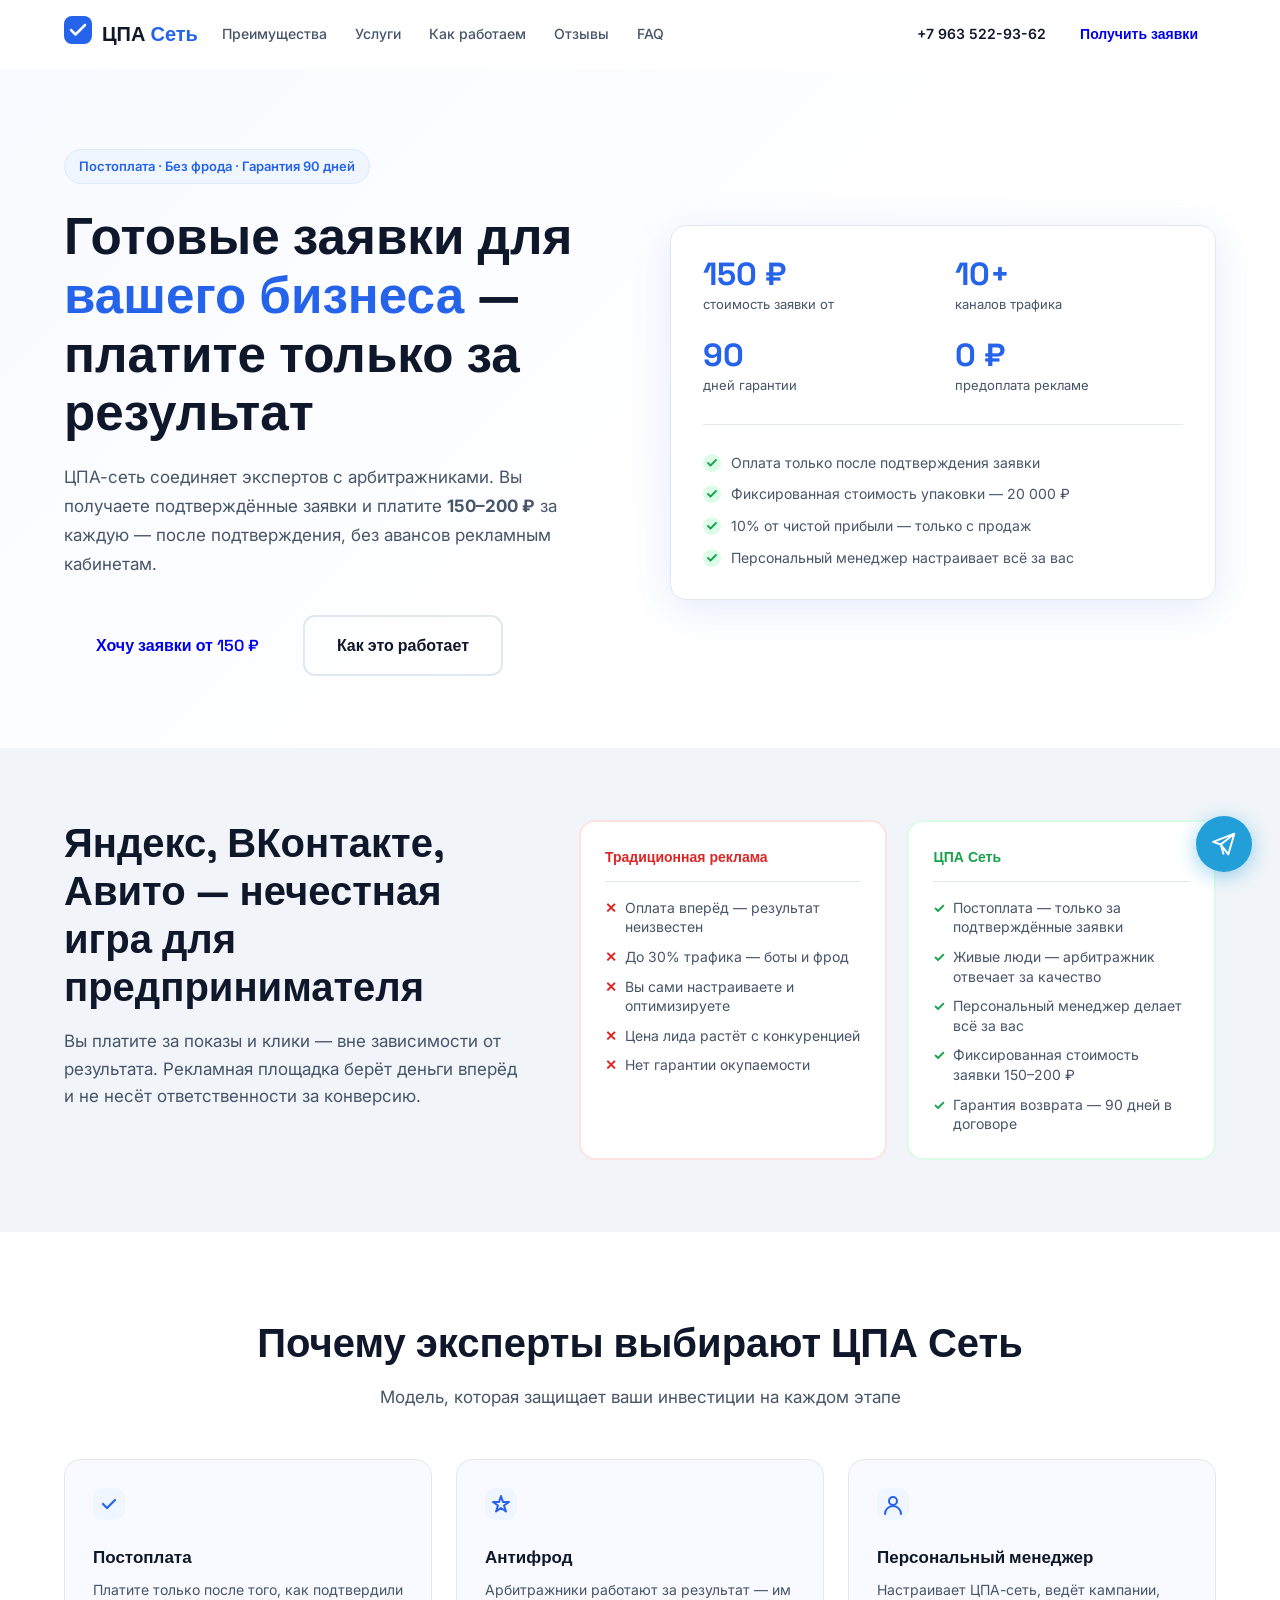
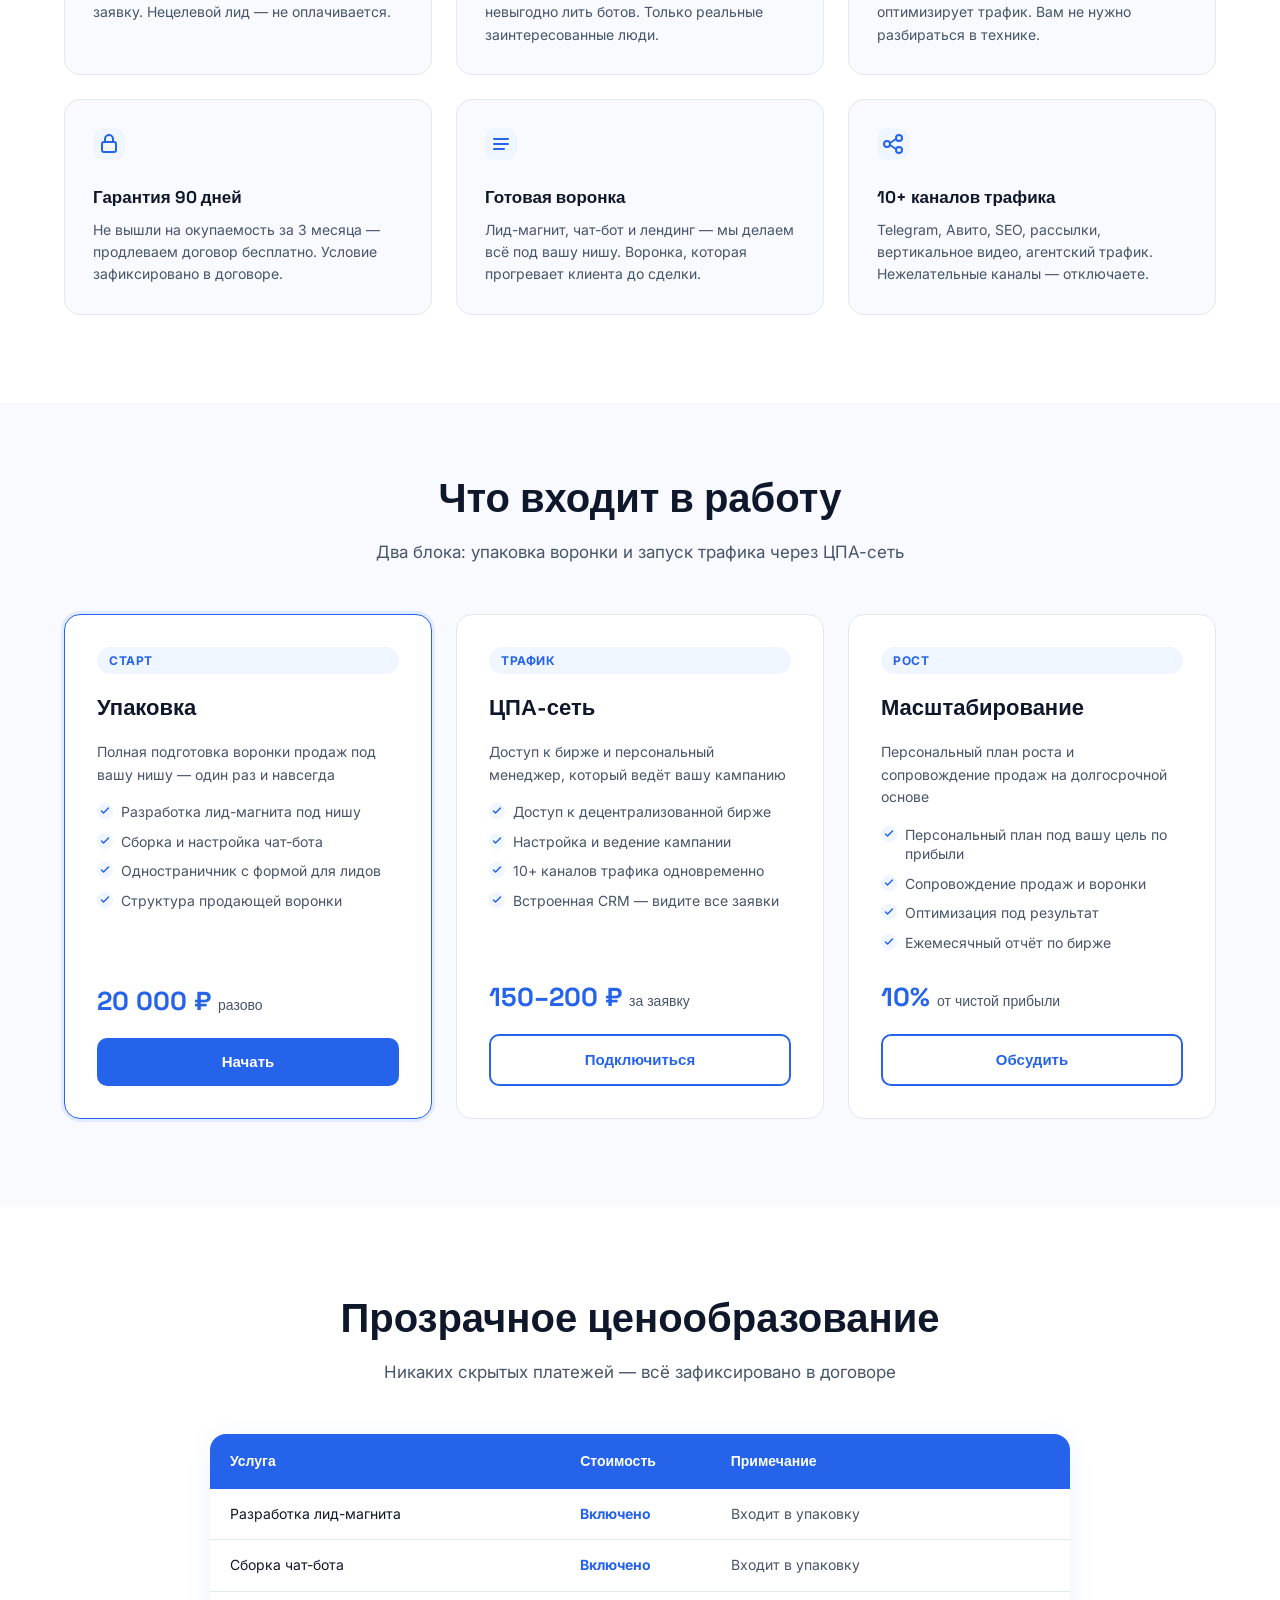
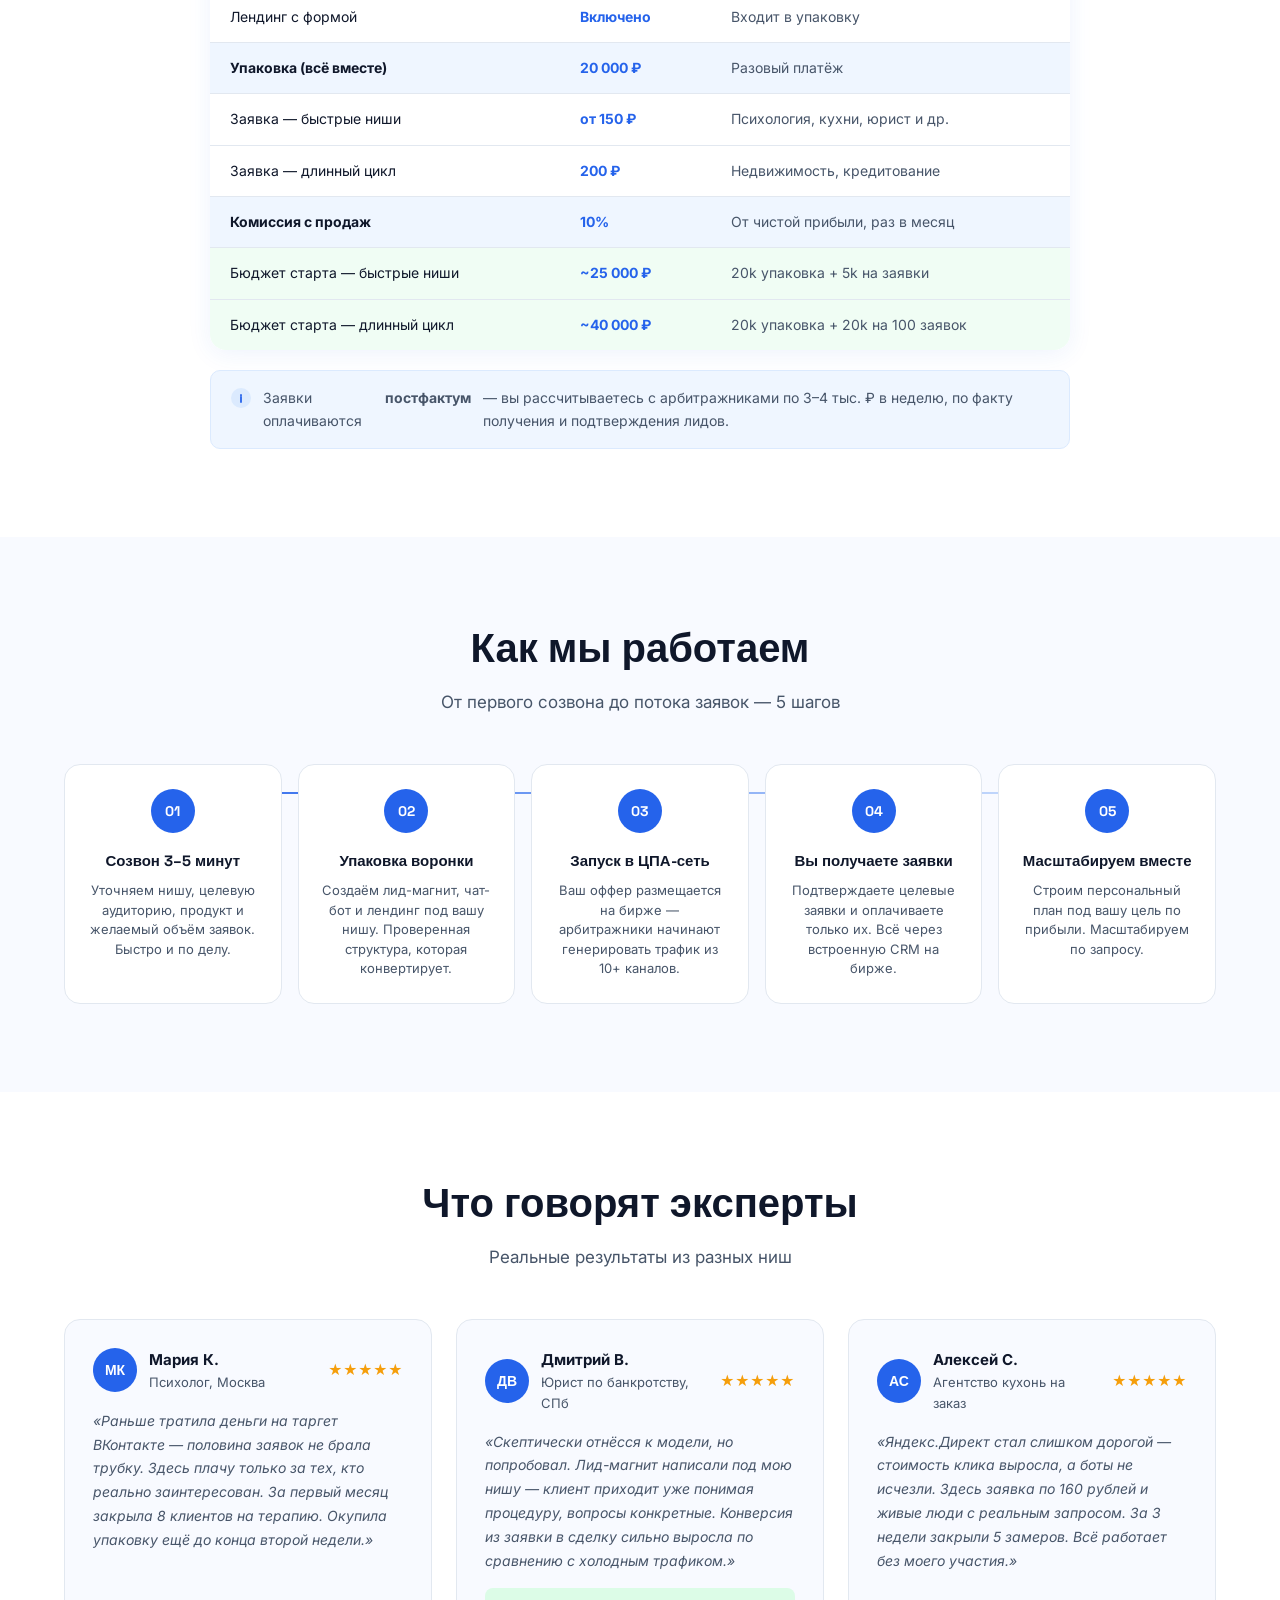
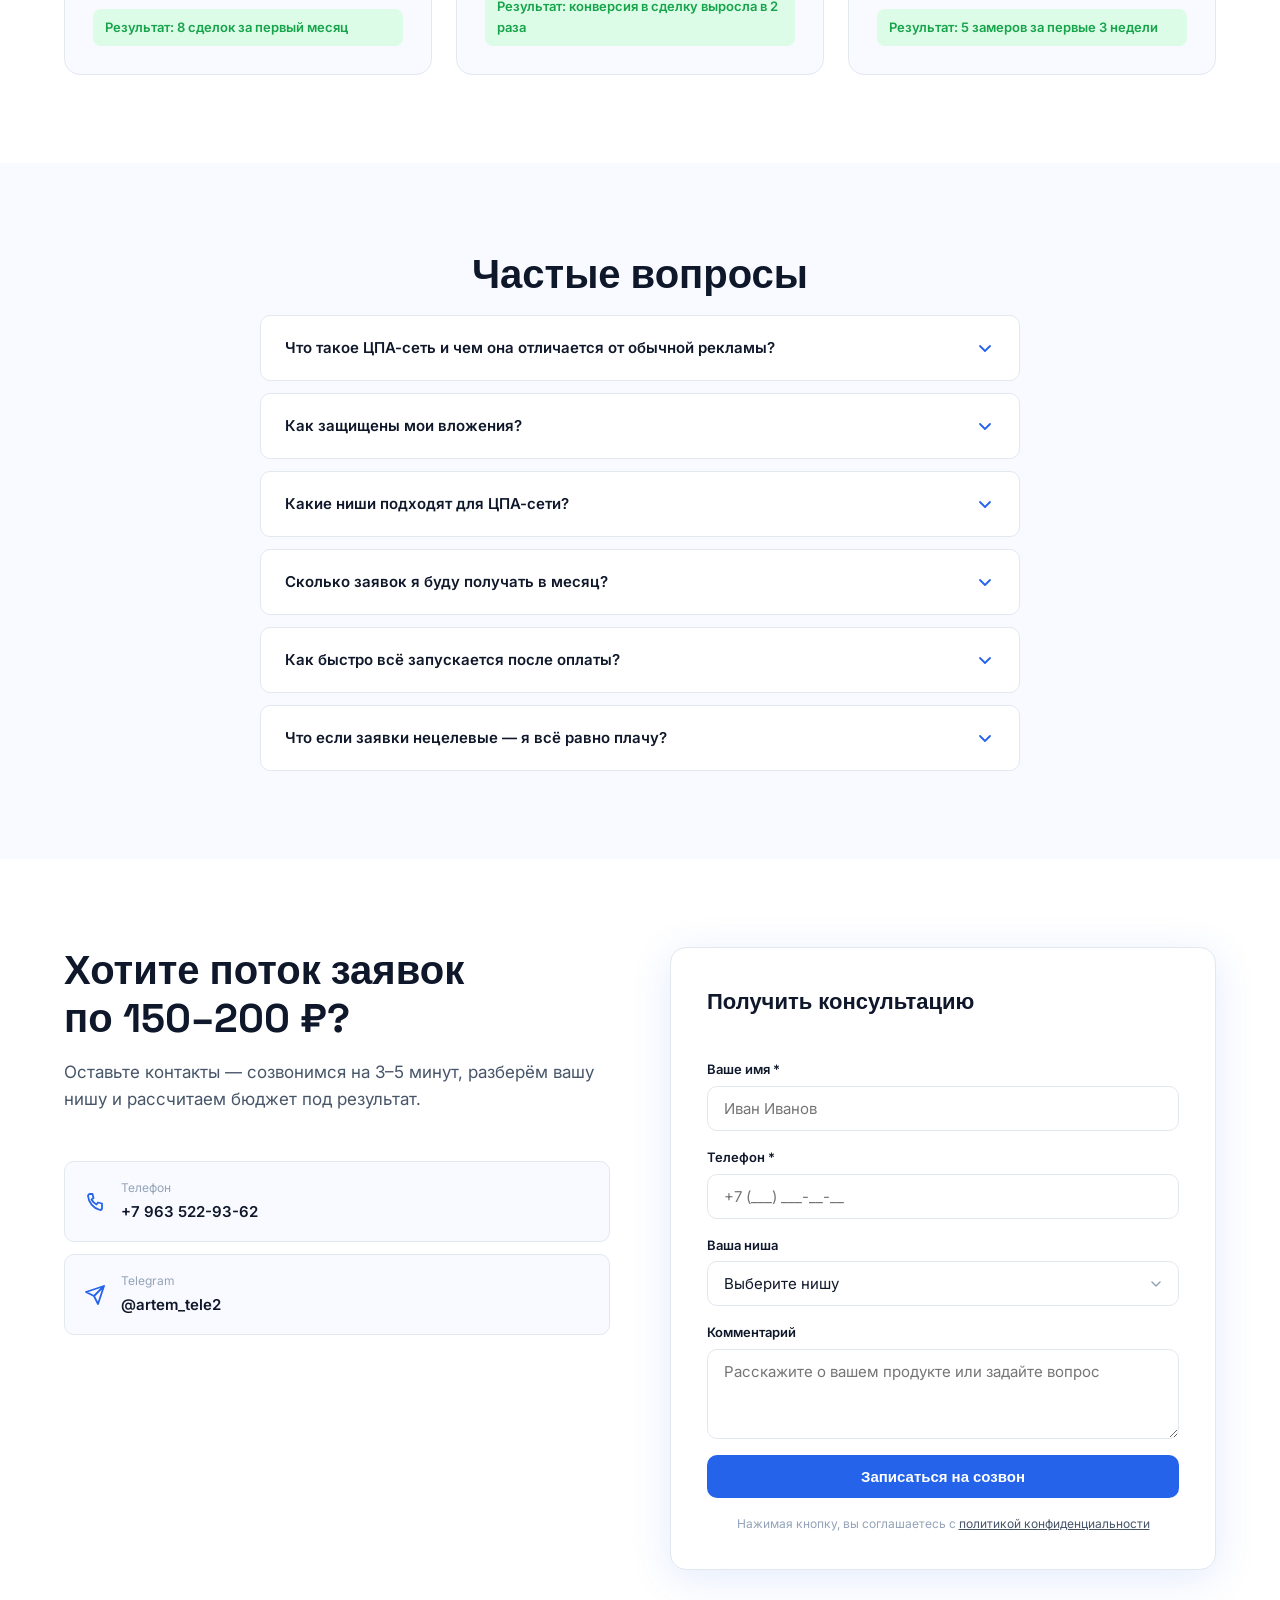
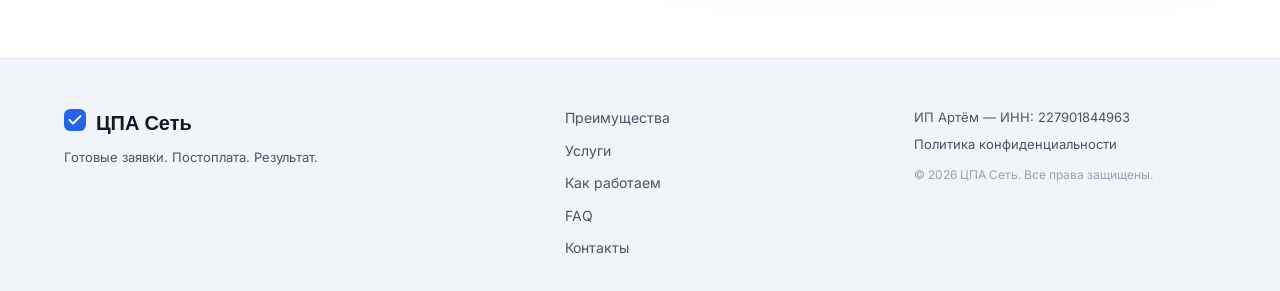
==== commit 908aad40: "fix: contacts — phone, telegram, remove instagram, INN" ====
--- a/index.html
+++ b/index.html
@@ -29,7 +29,7 @@
       <a href="#faq">FAQ</a>
     </nav>
     <div class="header__right">
-      <a href="tel:+79000000000" class="header__phone">+7 (___) ___-__-__</a>
+      <a href="tel:+79635229362" class="header__phone">+7 963 522-93-62</a>
       <a href="#contact" class="btn btn--sm">Получить заявки</a>
     </div>
     <button class="burger" id="burger" aria-label="Меню">
@@ -490,21 +490,14 @@
             <svg width="22" height="22" viewBox="0 0 22 22" fill="none"><path d="M3 5a2 2 0 012-2h2.5l1 4-2 1.5a12 12 0 005 5l1.5-2 4 1V17a2 2 0 01-2 2A16 16 0 013 5z" stroke="#2563EB" stroke-width="1.8" stroke-linejoin="round"/></svg>
             <div>
               <div class="contact-card__label">Телефон</div>
-              <a href="tel:+79000000000" class="contact-card__val">+7 (___) ___-__-__</a>
+              <a href="tel:+79635229362" class="contact-card__val">+7 963 522-93-62</a>
             </div>
           </div>
           <div class="contact-card">
             <svg width="22" height="22" viewBox="0 0 22 22" fill="none"><path d="M19 3L9 13M19 3l-6 18-4-8-8-4 18-6z" stroke="#2563EB" stroke-width="1.8" stroke-linecap="round" stroke-linejoin="round"/></svg>
             <div>
               <div class="contact-card__label">Telegram</div>
-              <a href="https://t.me/artemi_cpa" class="contact-card__val">@artemi_cpa</a>
-            </div>
-          </div>
-          <div class="contact-card">
-            <svg width="22" height="22" viewBox="0 0 22 22" fill="none"><rect x="3" y="3" width="16" height="16" rx="4" stroke="#2563EB" stroke-width="1.8"/><circle cx="11" cy="11" r="3" stroke="#2563EB" stroke-width="1.8"/><circle cx="16" cy="6" r="1" fill="#2563EB"/></svg>
-            <div>
-              <div class="contact-card__label">Instagram</div>
-              <a href="#" class="contact-card__val">@cpa_set</a>
+              <a href="https://t.me/artem_tele2" class="contact-card__val">@artem_tele2</a>
             </div>
           </div>
         </div>
@@ -567,7 +560,7 @@
       <a href="#contact">Контакты</a>
     </nav>
     <div class="footer__legal">
-      <p>ИП Артём — ИНН: XXXXXXXXXXXX</p>
+      <p>ИП Артём — ИНН: 227901844963</p>
       <p><a href="#">Политика конфиденциальности</a></p>
       <p class="footer__copy">© <span id="year"></span> ЦПА Сеть. Все права защищены.</p>
     </div>
@@ -575,7 +568,7 @@
 </footer>
 
 <!-- ===== FAB ===== -->
-<a href="https://t.me/artemi_cpa" class="fab" target="_blank" rel="noopener" title="Написать в Telegram">
+<a href="https://t.me/artem_tele2" class="fab" target="_blank" rel="noopener" title="Написать в Telegram">
   <svg width="26" height="26" viewBox="0 0 24 24" fill="none"><path d="M21.5 2.5L2 10l7 2.5M21.5 2.5l-5.5 19-7-9M21.5 2.5L9 12.5m0 0L11.5 21" stroke="#fff" stroke-width="1.8" stroke-linecap="round" stroke-linejoin="round"/></svg>
 </a>
 
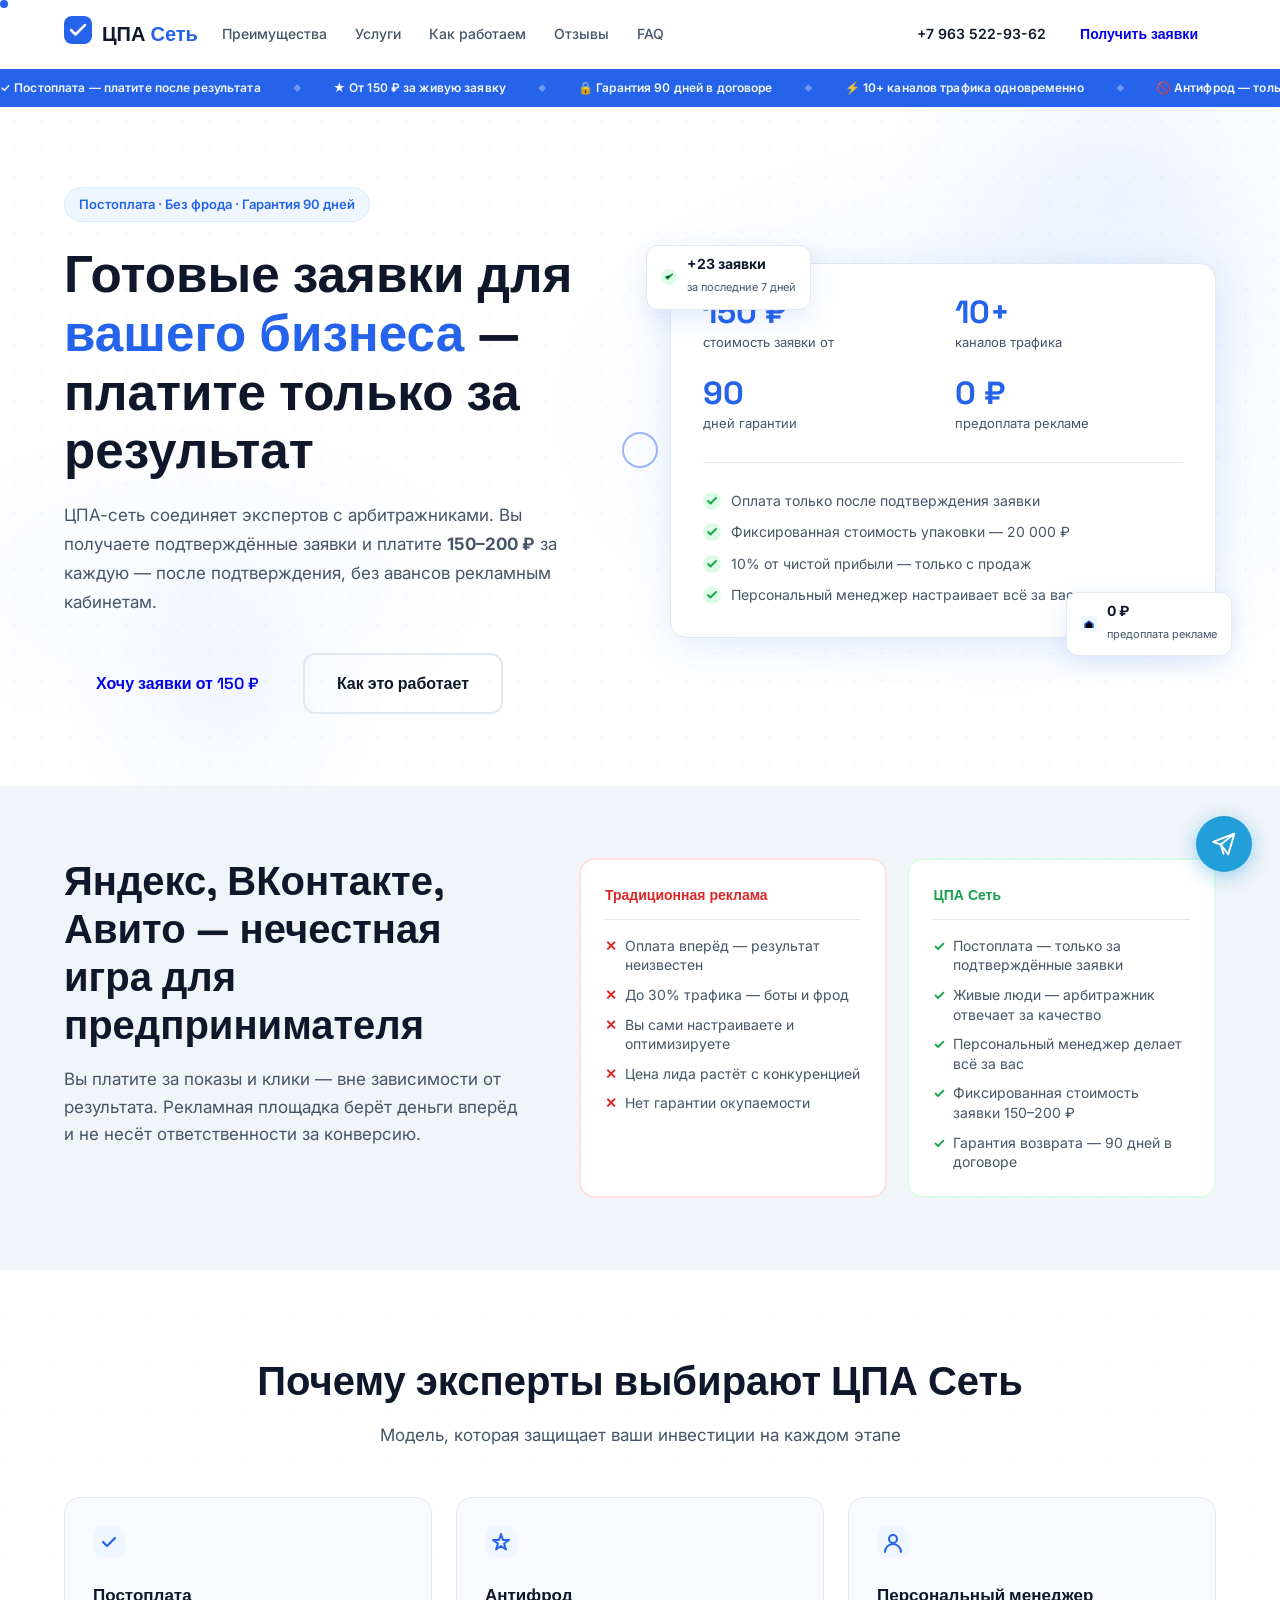
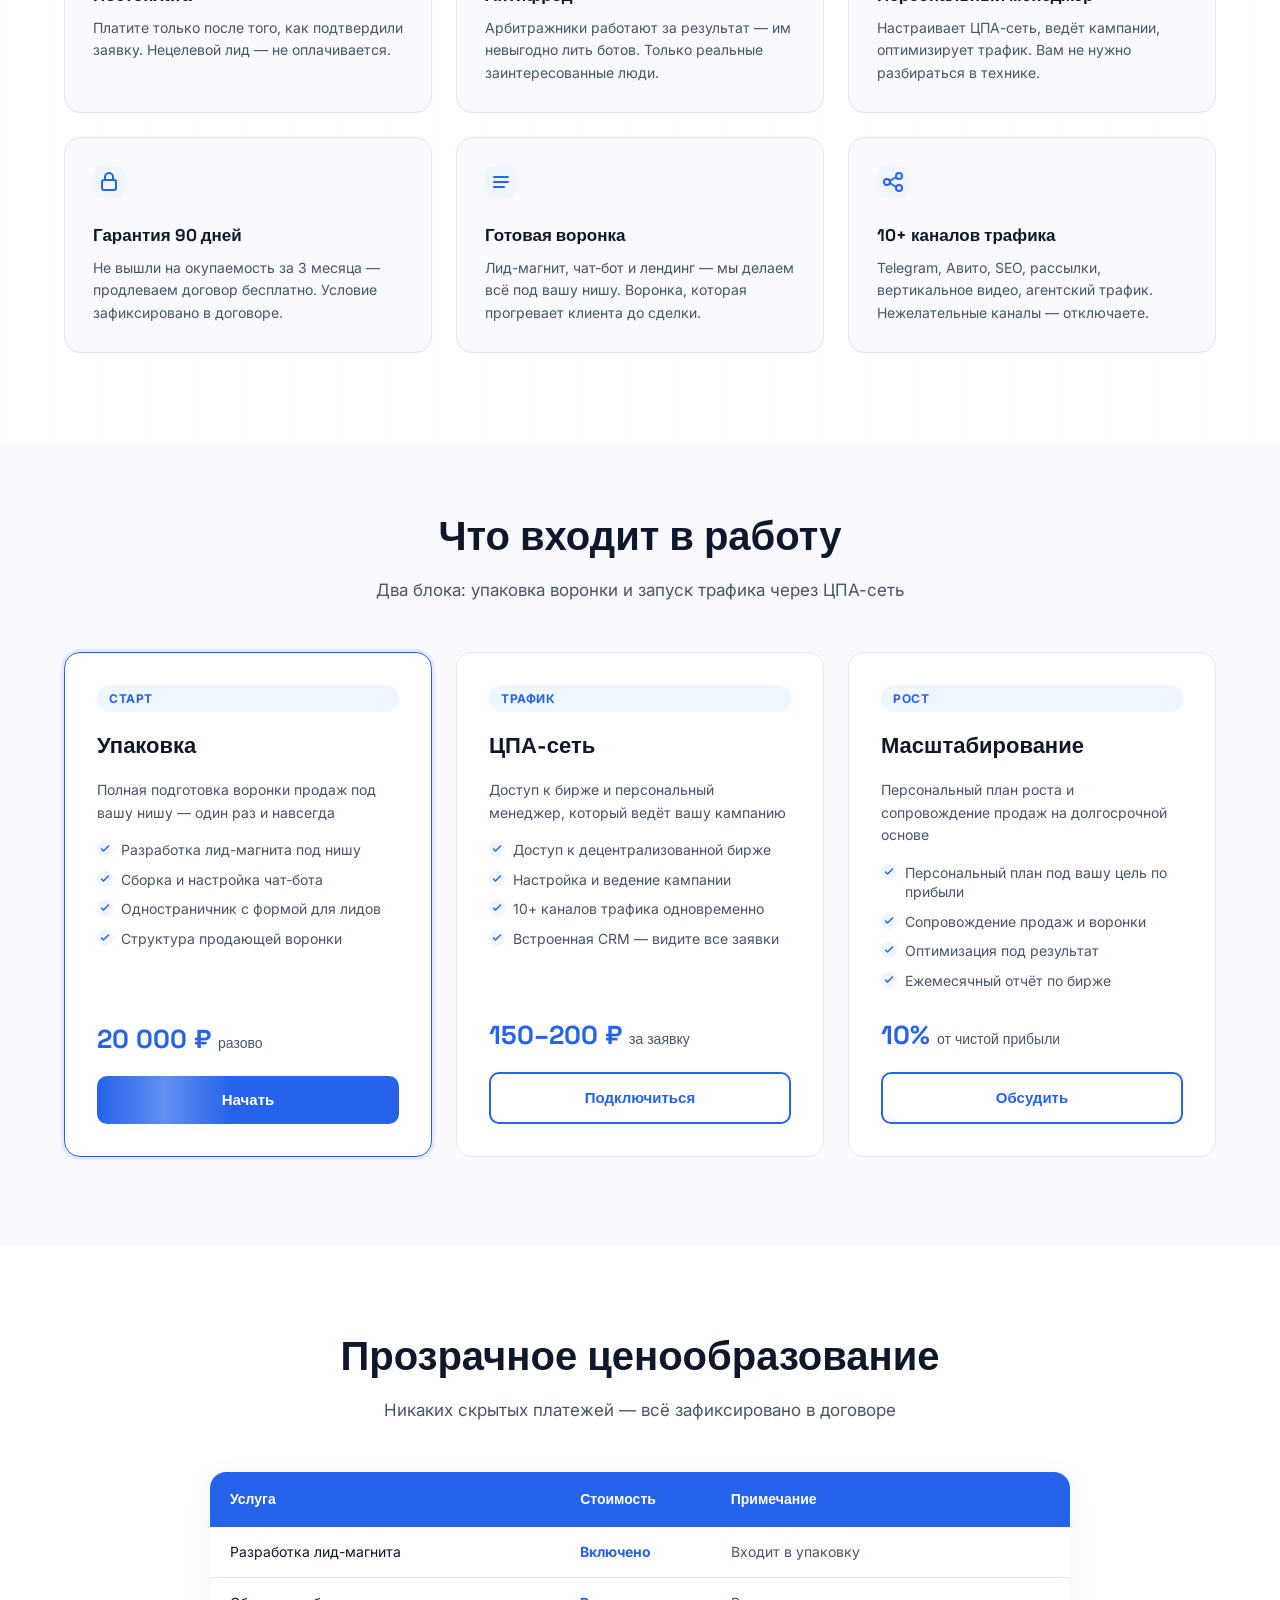
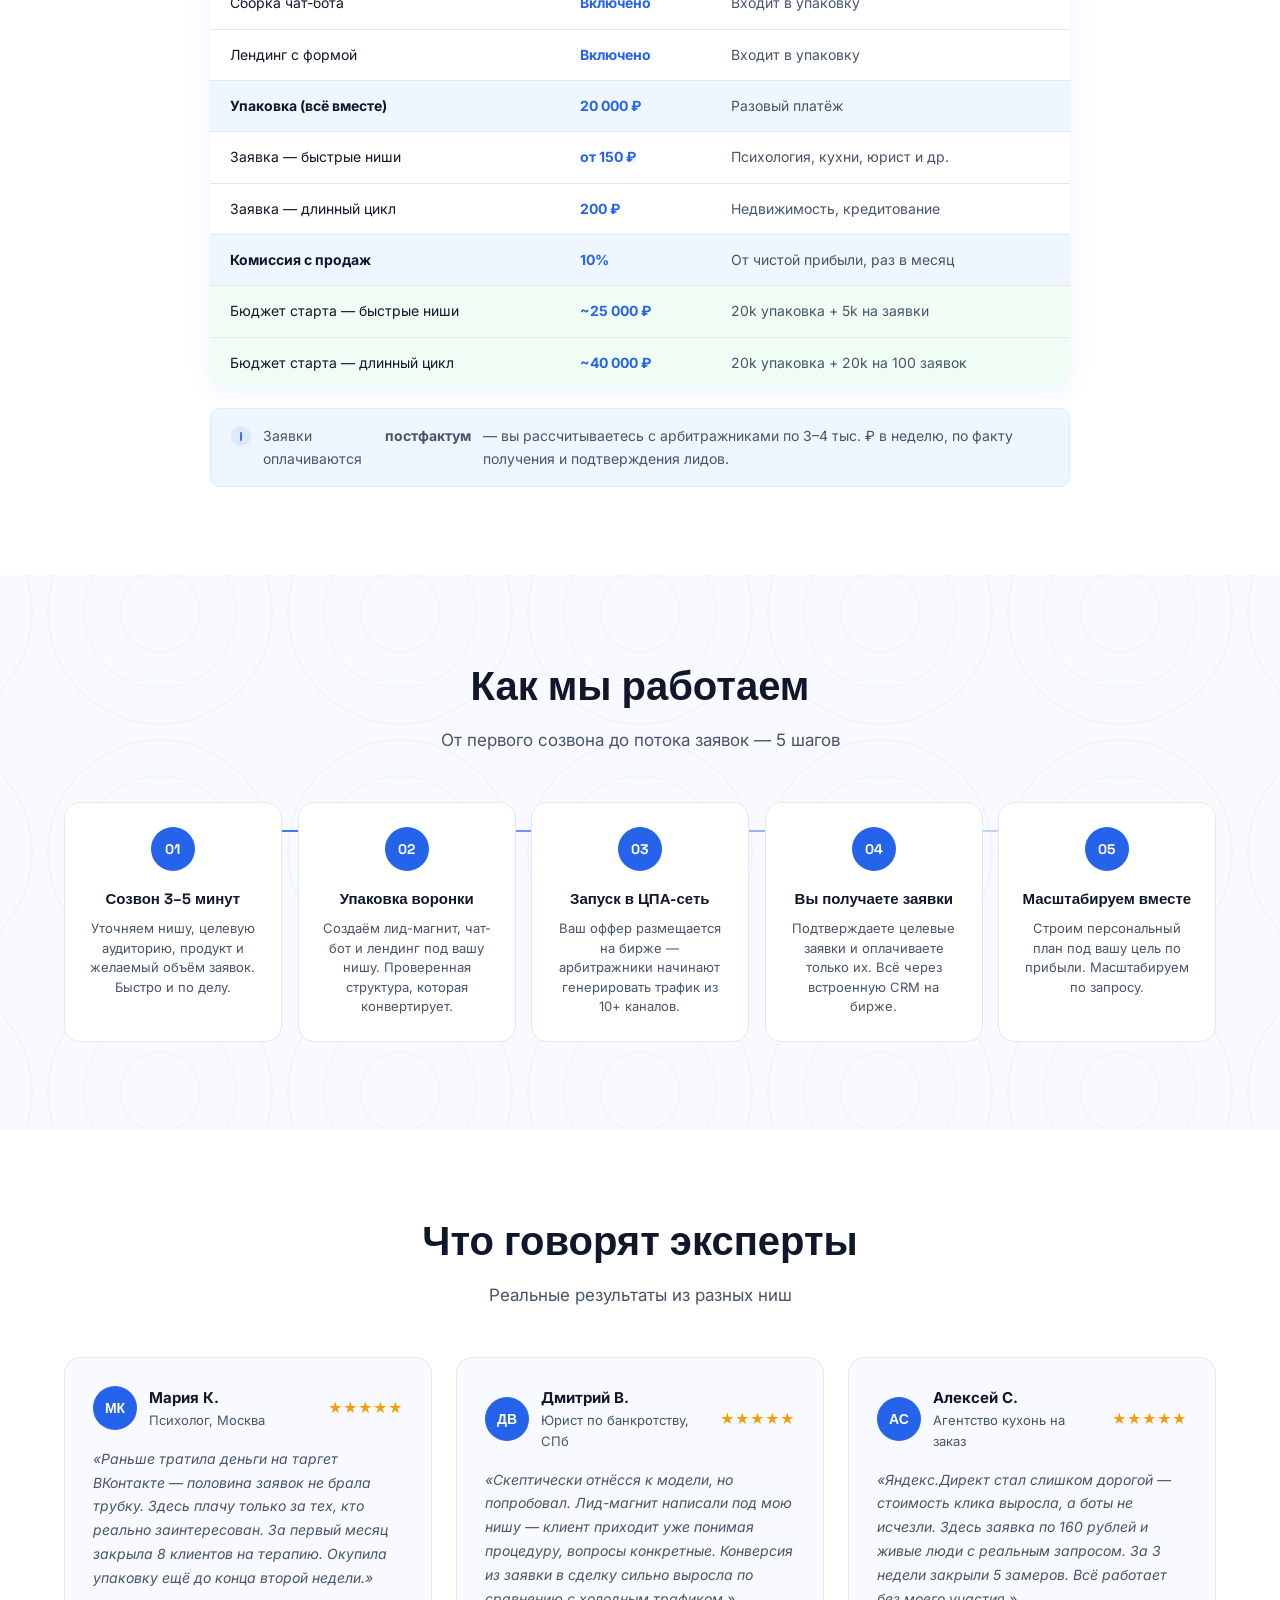
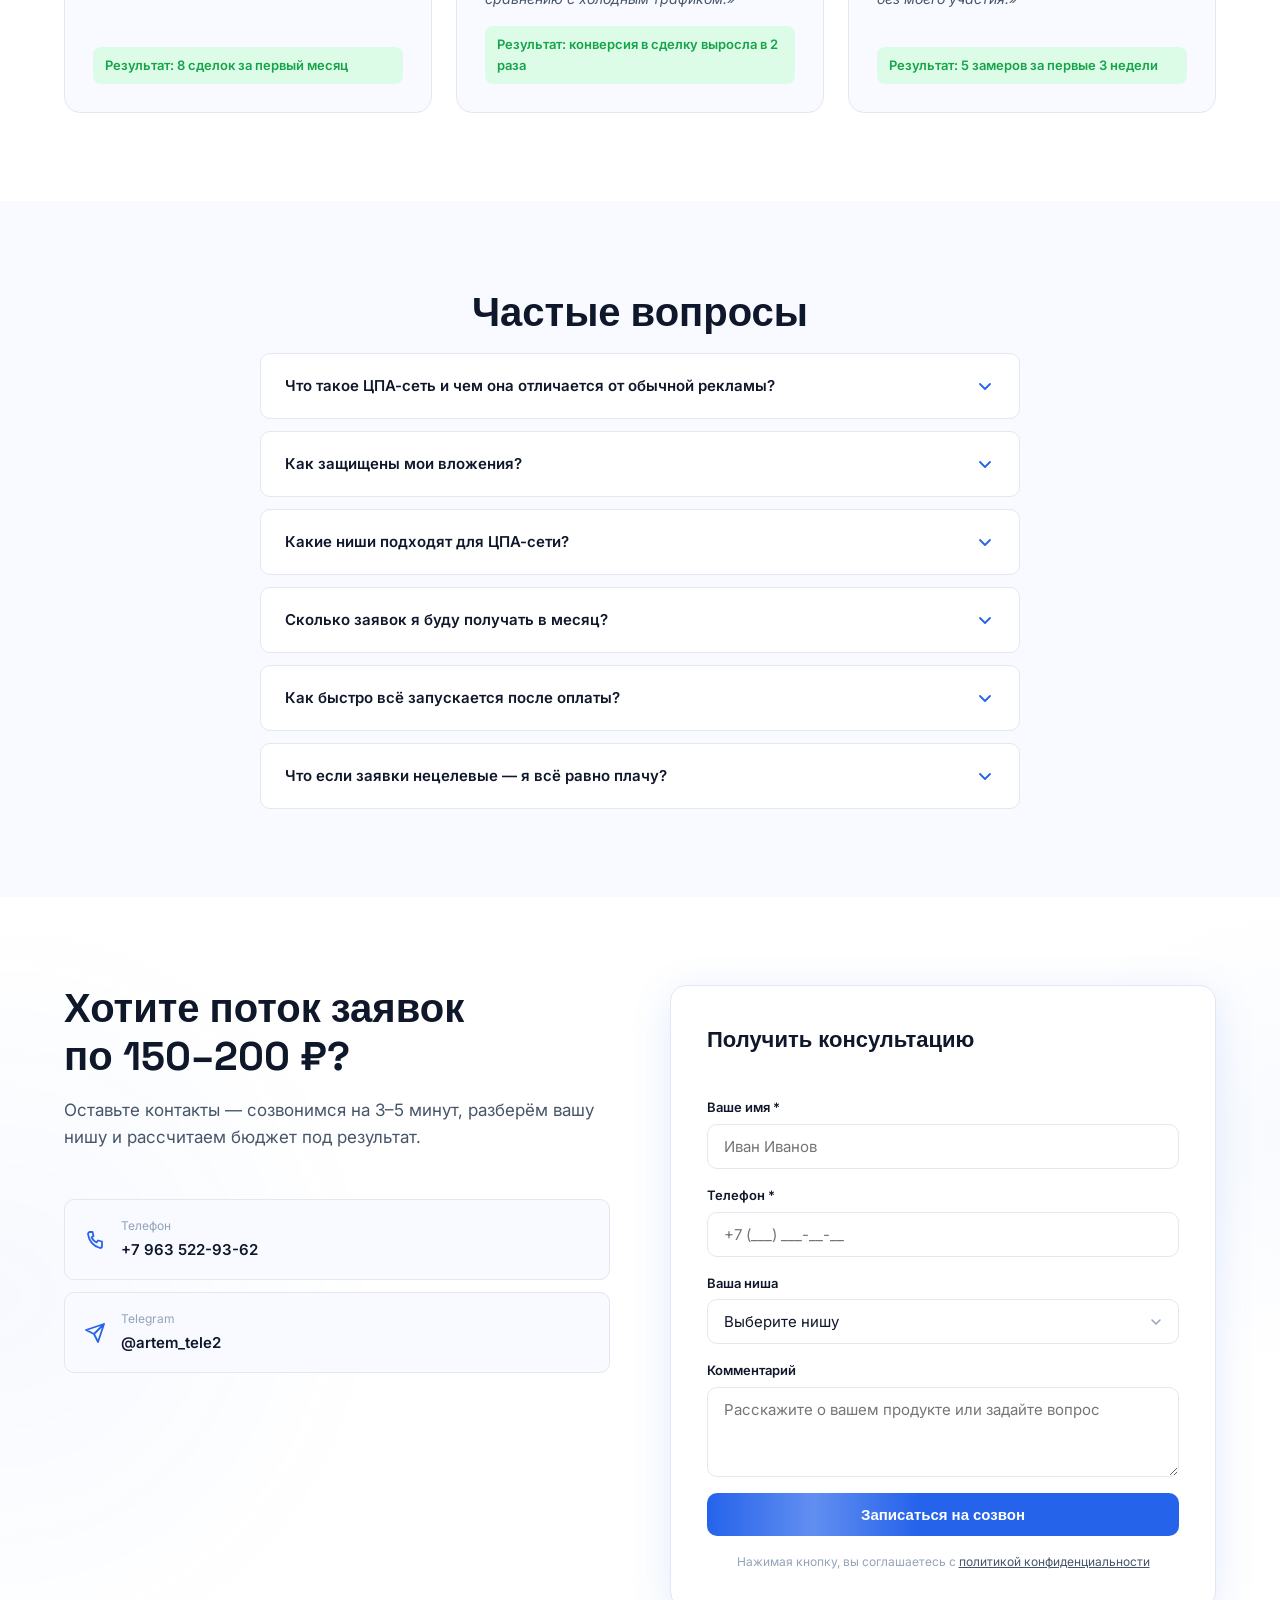
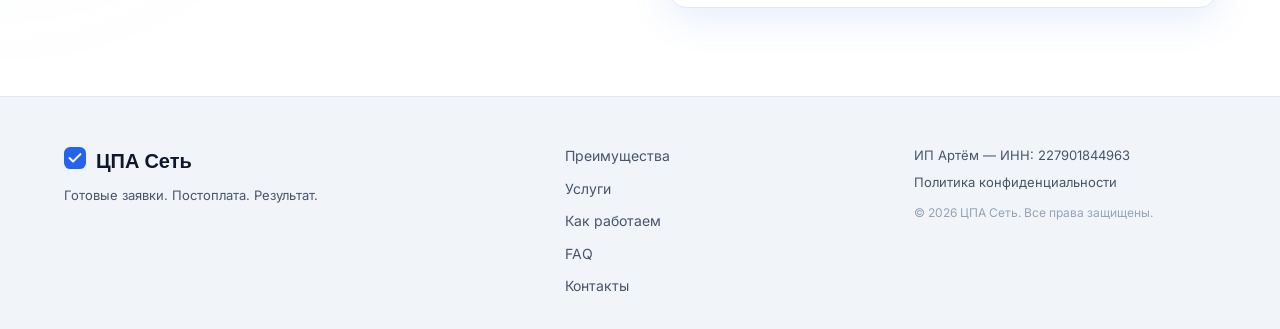
==== commit d648eed7: "Visual upgrade: custom cursor, ticker, bg patterns, floating prints, 3D tilt, activity toasts" ====
--- a/index.html
+++ b/index.html
@@ -38,6 +38,42 @@
   </div>
 </header>
 
+<!-- ===== TICKER ===== -->
+<div class="ticker-wrap" aria-hidden="true">
+  <div class="ticker-track">
+    <div class="ticker-items" id="tickerItems">
+      <span>✓&nbsp;Постоплата — платите после результата</span>
+      <span class="ticker-dot">◆</span>
+      <span>★&nbsp;От 150 ₽ за живую заявку</span>
+      <span class="ticker-dot">◆</span>
+      <span>🔒&nbsp;Гарантия 90 дней в договоре</span>
+      <span class="ticker-dot">◆</span>
+      <span>⚡&nbsp;10+ каналов трафика одновременно</span>
+      <span class="ticker-dot">◆</span>
+      <span>🚫&nbsp;Антифрод — только живые люди</span>
+      <span class="ticker-dot">◆</span>
+      <span>📊&nbsp;Встроенная CRM-система</span>
+      <span class="ticker-dot">◆</span>
+      <span>👤&nbsp;Персональный менеджер включён</span>
+      <span class="ticker-dot">◆</span>
+      <span>✓&nbsp;Постоплата — платите после результата</span>
+      <span class="ticker-dot">◆</span>
+      <span>★&nbsp;От 150 ₽ за живую заявку</span>
+      <span class="ticker-dot">◆</span>
+      <span>🔒&nbsp;Гарантия 90 дней в договоре</span>
+      <span class="ticker-dot">◆</span>
+      <span>⚡&nbsp;10+ каналов трафика одновременно</span>
+      <span class="ticker-dot">◆</span>
+      <span>🚫&nbsp;Антифрод — только живые люди</span>
+      <span class="ticker-dot">◆</span>
+      <span>📊&nbsp;Встроенная CRM-система</span>
+      <span class="ticker-dot">◆</span>
+      <span>👤&nbsp;Персональный менеджер включён</span>
+      <span class="ticker-dot">◆</span>
+    </div>
+  </div>
+</div>
+
 <!-- ===== HERO ===== -->
 <section class="hero" id="hero">
   <div class="container hero__inner">
@@ -51,6 +87,15 @@
       </div>
     </div>
     <div class="hero__stats">
+      <!-- floating prints -->
+      <div class="hero-float hero-float--tl">
+        <svg width="16" height="16" viewBox="0 0 16 16"><circle cx="8" cy="8" r="8" fill="#dcfce7"/><path d="M4.5 8l2 2 5-5" stroke="#16a34a" stroke-width="1.6" stroke-linecap="round" stroke-linejoin="round"/></svg>
+        <div><strong>+23 заявки</strong><span>за последние 7 дней</span></div>
+      </div>
+      <div class="hero-float hero-float--br">
+        <svg width="16" height="16" viewBox="0 0 16 16"><rect width="16" height="16" rx="4" fill="#eff6ff"/><path d="M4 12V8l4-3 4 3v4" stroke="#2563EB" stroke-width="1.5" stroke-linejoin="round"/></svg>
+        <div><strong>0 ₽</strong><span>предоплата рекламе</span></div>
+      </div>
       <div class="hero__card">
         <div class="stat-grid">
           <div class="stat">
@@ -94,6 +139,7 @@
 </section>
 
 <!-- ===== ПРОБЛЕМА ===== -->
+
 <section class="problem">
   <div class="container">
     <div class="problem__inner">
--- a/styles.css
+++ b/styles.css
@@ -55,6 +55,8 @@
   border: none;
   transition: all .18s ease;
   white-space: nowrap;
+  position: relative;
+  overflow: hidden;
 }
 .btn--primary { background: var(--accent); color: #fff; }
 .btn--primary:hover { background: var(--accent-dark); transform: translateY(-1px); box-shadow: 0 4px 16px rgba(37,99,235,0.35); }
@@ -187,6 +189,8 @@
 .hero {
   padding: 80px 0 72px;
   background: linear-gradient(135deg, #f8faff 0%, #fff 60%);
+  position: relative;
+  overflow: hidden;
 }
 .hero__inner {
   display: grid;
@@ -700,3 +704,421 @@
   .logo__suffix { display: none; }
   .hero__title { font-size: 28px; }
 }
+
+/* =============================================
+   CUSTOM CURSOR
+   ============================================= */
+@media (pointer: fine) {
+  * { cursor: none !important; }
+  .cur-dot {
+    position: fixed; top: 0; left: 0; z-index: 9999;
+    width: 8px; height: 8px; border-radius: 50%;
+    background: var(--accent);
+    pointer-events: none;
+    transition: opacity .2s, transform .12s ease, background .2s;
+    will-change: transform;
+  }
+  .cur-ring {
+    position: fixed; top: 0; left: 0; z-index: 9998;
+    width: 36px; height: 36px; border-radius: 50%;
+    border: 2px solid rgba(37,99,235,.45);
+    pointer-events: none;
+    transition: width .3s ease, height .3s ease, background .3s ease, border-color .3s ease, opacity .3s;
+    will-change: transform;
+  }
+  .cur-dot.hover  { background: transparent; transform: scale(0) !important; opacity: 0; }
+  .cur-ring.hover { width: 52px; height: 52px; border-color: var(--accent); background: rgba(37,99,235,.08); }
+  .cur-dot.click  { transform: scale(1.8) !important; }
+  .cur-ring.click { width: 24px; height: 24px; border-color: var(--accent); background: rgba(37,99,235,.2); }
+}
+
+/* =============================================
+   TICKER
+   ============================================= */
+.ticker-wrap {
+  background: var(--accent);
+  overflow: hidden;
+  height: 38px;
+  display: flex;
+  align-items: center;
+  position: relative;
+  z-index: 50;
+}
+.ticker-track { display: flex; width: 100%; overflow: hidden; }
+.ticker-items {
+  display: flex;
+  align-items: center;
+  gap: 32px;
+  white-space: nowrap;
+  animation: ticker-scroll 32s linear infinite;
+}
+.ticker-items span {
+  font-size: 12px;
+  font-weight: 600;
+  color: rgba(255,255,255,0.95);
+  letter-spacing: 0.01em;
+  flex-shrink: 0;
+}
+.ticker-dot { color: rgba(255,255,255,0.35) !important; font-size: 8px !important; }
+.ticker-wrap:hover .ticker-items { animation-play-state: paused; }
+
+@keyframes ticker-scroll {
+  from { transform: translateX(0); }
+  to   { transform: translateX(-50%); }
+}
+
+/* =============================================
+   BACKGROUNDS
+   ============================================= */
+
+/* Hero: dot grid + gradient orbs */
+.hero {
+  background-image:
+    radial-gradient(ellipse 55% 65% at 78% 45%, rgba(37,99,235,.07) 0%, transparent 65%),
+    radial-gradient(ellipse 40% 40% at 15% 70%, rgba(37,99,235,.04) 0%, transparent 60%),
+    url("data:image/svg+xml,%3Csvg width='28' height='28' viewBox='0 0 28 28' xmlns='http://www.w3.org/2000/svg'%3E%3Ccircle cx='14' cy='14' r='1.2' fill='%232563EB' fill-opacity='0.055'/%3E%3C/svg%3E");
+  background-size: auto, auto, 28px 28px;
+}
+
+/* Advantages: subtle grid */
+.advantages {
+  background-image:
+    url("data:image/svg+xml,%3Csvg width='48' height='48' viewBox='0 0 48 48' xmlns='http://www.w3.org/2000/svg'%3E%3Cpath d='M0 0h48v48H0z' fill='none'/%3E%3Cpath d='M0 48V0h48' fill='none' stroke='%232563EB' stroke-opacity='.045' stroke-width='.8'/%3E%3C/svg%3E");
+  background-size: 48px 48px;
+}
+
+/* Problem: diagonal stripe */
+.problem {
+  background-image:
+    url("data:image/svg+xml,%3Csvg width='24' height='24' viewBox='0 0 24 24' xmlns='http://www.w3.org/2000/svg'%3E%3Cline x1='0' y1='24' x2='24' y2='0' stroke='%230f172a' stroke-opacity='.025' stroke-width='1'/%3E%3C/svg%3E");
+  background-size: 24px 24px;
+}
+
+/* Process: rings */
+.process {
+  background-image:
+    url("data:image/svg+xml,%3Csvg width='120' height='120' viewBox='0 0 120 120' xmlns='http://www.w3.org/2000/svg'%3E%3Ccircle cx='60' cy='60' r='56' fill='none' stroke='%232563EB' stroke-opacity='.04' stroke-width='1'/%3E%3Ccircle cx='60' cy='60' r='38' fill='none' stroke='%232563EB' stroke-opacity='.03' stroke-width='1'/%3E%3Ccircle cx='60' cy='60' r='20' fill='none' stroke='%232563EB' stroke-opacity='.03' stroke-width='1'/%3E%3C/svg%3E");
+  background-size: 240px 240px;
+  background-position: center;
+}
+
+/* Contact: mesh gradient */
+.contact {
+  background-image:
+    radial-gradient(ellipse 50% 80% at 0% 50%, rgba(37,99,235,.04) 0%, transparent 60%),
+    radial-gradient(ellipse 40% 60% at 100% 30%, rgba(37,99,235,.03) 0%, transparent 50%);
+}
+
+/* =============================================
+   FLOATING PRINTS (hero badges)
+   ============================================= */
+.hero__stats { position: relative; }
+
+.hero-float {
+  position: absolute;
+  background: #fff;
+  border: 1px solid var(--border);
+  border-radius: 12px;
+  padding: 10px 14px;
+  display: flex;
+  align-items: center;
+  gap: 10px;
+  box-shadow: 0 8px 28px rgba(37,99,235,.13);
+  z-index: 10;
+  backdrop-filter: blur(6px);
+  white-space: nowrap;
+}
+.hero-float strong  { display: block; font-size: 14px; font-weight: 700; color: var(--text); line-height: 1.2; }
+.hero-float span    { font-size: 11px; color: var(--text-2); }
+.hero-float svg     { flex-shrink: 0; }
+
+.hero-float--tl {
+  top: -18px; left: -24px;
+  animation: float-badge-1 4s ease-in-out infinite;
+}
+.hero-float--br {
+  bottom: -18px; right: -16px;
+  animation: float-badge-2 5s ease-in-out infinite;
+}
+
+@keyframes float-badge-1 {
+  0%, 100% { transform: translateY(0) rotate(-1deg); }
+  50%       { transform: translateY(-8px) rotate(1deg); }
+}
+@keyframes float-badge-2 {
+  0%, 100% { transform: translateY(0) rotate(1deg); }
+  50%       { transform: translateY(-10px) rotate(-1deg); }
+}
+
+/* =============================================
+   ACTIVITY TOASTS
+   ============================================= */
+.act-toast {
+  position: fixed;
+  bottom: 96px; left: -320px;
+  z-index: 800;
+  background: rgba(255,255,255,0.96);
+  border: 1px solid var(--border);
+  border-left: 4px solid var(--accent);
+  border-radius: 14px;
+  padding: 12px 16px;
+  display: flex;
+  align-items: center;
+  gap: 12px;
+  box-shadow: 0 12px 40px rgba(0,0,0,.14);
+  max-width: 280px;
+  backdrop-filter: blur(8px);
+  transition: left .45s cubic-bezier(.34,1.56,.64,1);
+}
+.act-toast.show { left: 20px; }
+.act-toast__icon { font-size: 22px; flex-shrink: 0; }
+.act-toast__name  { font-weight: 700; font-size: 13px; color: var(--text); }
+.act-toast__label { font-size: 11px; color: var(--text-2); margin-top: 1px; }
+
+/* =============================================
+   3-D TILT CARDS
+   ============================================= */
+.adv, .service, .hero__card, .review, .step {
+  transform-style: flat;
+  will-change: transform;
+}
+
+/* =============================================
+   ANIMATIONS
+   ============================================= */
+
+/* --- Keyframes --- */
+@keyframes fadeInUp {
+  from { opacity: 0; transform: translateY(32px); }
+  to   { opacity: 1; transform: translateY(0); }
+}
+@keyframes fadeInLeft {
+  from { opacity: 0; transform: translateX(-36px); }
+  to   { opacity: 1; transform: translateX(0); }
+}
+@keyframes fadeInRight {
+  from { opacity: 0; transform: translateX(36px); }
+  to   { opacity: 1; transform: translateX(0); }
+}
+@keyframes float {
+  0%, 100% { transform: translateY(0px); }
+  50%       { transform: translateY(-12px); }
+}
+@keyframes shimmer {
+  0%   { transform: translateX(-120%) skewX(-12deg); }
+  100% { transform: translateX(220%) skewX(-12deg); }
+}
+@keyframes btn-pulse {
+  0%, 100% { box-shadow: 0 0 0 0 rgba(37,99,235,0.45); }
+  60%       { box-shadow: 0 0 0 14px rgba(37,99,235,0); }
+}
+@keyframes ripple-anim {
+  from { transform: scale(0); opacity: 1; }
+  to   { transform: scale(2.8); opacity: 0; }
+}
+@keyframes orb-drift {
+  0%, 100% { transform: translate(0, 0) scale(1); }
+  33%       { transform: translate(25px, -20px) scale(1.05); }
+  66%       { transform: translate(-15px, 18px) scale(0.97); }
+}
+@keyframes line-grow {
+  from { transform: scaleX(0); transform-origin: left center; }
+  to   { transform: scaleX(1); transform-origin: left center; }
+}
+@keyframes num-pop {
+  0%   { transform: scale(1); }
+  45%  { transform: scale(1.18); color: #1d4ed8; }
+  100% { transform: scale(1); }
+}
+@keyframes badge-pulse {
+  0%, 100% { box-shadow: 0 0 0 0 rgba(37,99,235,0.25); }
+  55%       { box-shadow: 0 0 0 8px rgba(37,99,235,0); }
+}
+@keyframes spin-check {
+  0%   { transform: rotate(0deg) scale(1); }
+  50%  { transform: rotate(180deg) scale(1.15); }
+  100% { transform: rotate(360deg) scale(1); }
+}
+
+/* --- Scroll progress bar --- */
+.scroll-bar {
+  position: fixed;
+  top: 0; left: 0;
+  z-index: 300;
+  height: 3px;
+  width: 0%;
+  background: linear-gradient(90deg, var(--accent), #60a5fa);
+  border-radius: 0 2px 2px 0;
+  transition: width .08s linear;
+  pointer-events: none;
+}
+
+/* --- Hero ambient orbs --- */
+.hero::before,
+.hero::after {
+  content: '';
+  position: absolute;
+  border-radius: 50%;
+  pointer-events: none;
+  z-index: 0;
+}
+.hero::before {
+  width: 480px; height: 480px;
+  background: radial-gradient(circle, rgba(37,99,235,0.07) 0%, transparent 70%);
+  top: -160px; right: -80px;
+  animation: orb-drift 10s ease-in-out infinite;
+}
+.hero::after {
+  width: 320px; height: 320px;
+  background: radial-gradient(circle, rgba(37,99,235,0.05) 0%, transparent 70%);
+  bottom: -80px; left: 5%;
+  animation: orb-drift 14s ease-in-out infinite reverse;
+}
+.hero__inner { position: relative; z-index: 1; }
+
+/* --- Hero entrance stagger --- */
+.hero__badge { animation: fadeInUp .55s ease .05s both; }
+.hero__title  { animation: fadeInUp .6s  ease .18s both; }
+.hero__desc   { animation: fadeInUp .6s  ease .32s both; }
+.hero__cta    { animation: fadeInUp .6s  ease .46s both; }
+.hero__stats  { animation: fadeInRight .7s ease .2s both; }
+
+/* Badge subtle pulse after entrance */
+.hero__badge { animation: fadeInUp .55s ease .05s both, badge-pulse 3.5s ease-in-out 1.2s infinite; }
+
+/* --- Hero card float --- */
+.hero__card { animation: float 5s ease-in-out infinite; }
+
+/* --- CTA hero button pulse --- */
+.hero__cta .btn:first-child { animation: btn-pulse 2.8s ease-in-out 1.2s infinite; }
+
+/* --- Primary button shimmer --- */
+.btn--primary::after {
+  content: '';
+  position: absolute;
+  top: 0; left: 0;
+  width: 45%;
+  height: 100%;
+  background: linear-gradient(90deg, transparent, rgba(255,255,255,0.28), transparent);
+  animation: shimmer 4s ease-in-out 2s infinite;
+}
+
+/* --- Ripple --- */
+.btn-ripple {
+  position: absolute;
+  border-radius: 50%;
+  pointer-events: none;
+  animation: ripple-anim .55s ease-out forwards;
+}
+.btn--primary   .btn-ripple { background: rgba(255,255,255,0.35); }
+.btn--outline   .btn-ripple { background: rgba(37,99,235,0.18); }
+.btn--ghost     .btn-ripple { background: rgba(37,99,235,0.12); }
+
+/* --- Logo hover animation --- */
+.logo:hover .logo__icon svg { animation: spin-check .45s ease; }
+
+/* --- Enhanced card hovers --- */
+.adv {
+  transition: box-shadow .22s ease, transform .22s ease, border-color .22s;
+}
+.adv:hover {
+  box-shadow: 0 10px 32px rgba(37,99,235,0.14);
+  transform: translateY(-5px);
+  border-color: var(--accent-mid);
+}
+.adv:hover .adv__icon svg rect { transition: fill .2s; fill: #dbeafe; }
+
+.service {
+  transition: transform .22s ease, box-shadow .22s ease, border-color .22s;
+}
+.service:hover {
+  transform: translateY(-6px);
+  box-shadow: 0 12px 36px rgba(37,99,235,0.16);
+}
+
+.review {
+  transition: transform .22s ease, box-shadow .22s ease;
+}
+.review:hover {
+  transform: translateY(-5px) rotate(0.4deg);
+  box-shadow: 0 10px 32px rgba(37,99,235,0.13);
+}
+
+/* --- Problem cards slide in --- */
+.problem-card {
+  transition: transform .2s ease, box-shadow .2s ease;
+}
+.problem-card:hover { transform: translateY(-3px); box-shadow: var(--shadow); }
+.problem-card--bad.anim-in  { animation: fadeInLeft  .55s ease both; }
+.problem-card--good.anim-in { animation: fadeInRight .55s ease .1s both; }
+
+/* --- Steps line draw on scroll --- */
+.steps-grid.line-visible::before {
+  animation: line-grow .9s cubic-bezier(.4,0,.2,1) .2s both;
+}
+
+/* --- Step hover --- */
+.step {
+  transition: transform .2s ease, box-shadow .2s ease, border-color .2s;
+}
+.step:hover {
+  transform: translateY(-4px);
+  box-shadow: var(--shadow);
+  border-color: var(--accent-mid);
+}
+.step__num {
+  transition: transform .2s ease, box-shadow .2s ease;
+}
+.step:hover .step__num {
+  transform: scale(1.1);
+  box-shadow: 0 4px 14px rgba(37,99,235,0.4);
+}
+
+/* --- Number pop after count --- */
+.stat__num.pop { animation: num-pop .45s ease; }
+
+/* --- Stagger classes (set by JS) --- */
+.stagger-1  { transition-delay: 0ms !important; }
+.stagger-2  { transition-delay: 80ms !important; }
+.stagger-3  { transition-delay: 160ms !important; }
+.stagger-4  { transition-delay: 240ms !important; }
+.stagger-5  { transition-delay: 320ms !important; }
+.stagger-6  { transition-delay: 400ms !important; }
+
+/* --- FAQ smooth answer --- */
+.faq__item { transition: border-color .2s; }
+.faq__item[open] { border-color: var(--accent); }
+.faq__answer { animation: fadeInUp .22s ease; }
+
+/* --- Contact card hover --- */
+.contact-card {
+  transition: transform .18s ease, box-shadow .18s ease, border-color .18s;
+}
+.contact-card:hover {
+  transform: translateX(4px);
+  border-color: var(--accent-mid);
+  box-shadow: var(--shadow);
+}
+
+/* --- FAB wiggle on first appear --- */
+@keyframes fab-in {
+  0%   { transform: scale(0) rotate(-180deg); opacity: 0; }
+  70%  { transform: scale(1.15) rotate(10deg); opacity: 1; }
+  100% { transform: scale(1) rotate(0deg); }
+}
+.fab { animation: fab-in .6s cubic-bezier(.34,1.56,.64,1) 1.5s both; }
+
+/* --- Form input ring --- */
+.form__input {
+  transition: border-color .18s, box-shadow .18s;
+}
+.form__input:focus {
+  border-color: var(--accent);
+  box-shadow: 0 0 0 3px rgba(37,99,235,0.15);
+}
+
+/* --- Stat number glow --- */
+.stat__num {
+  transition: color .2s;
+}
+
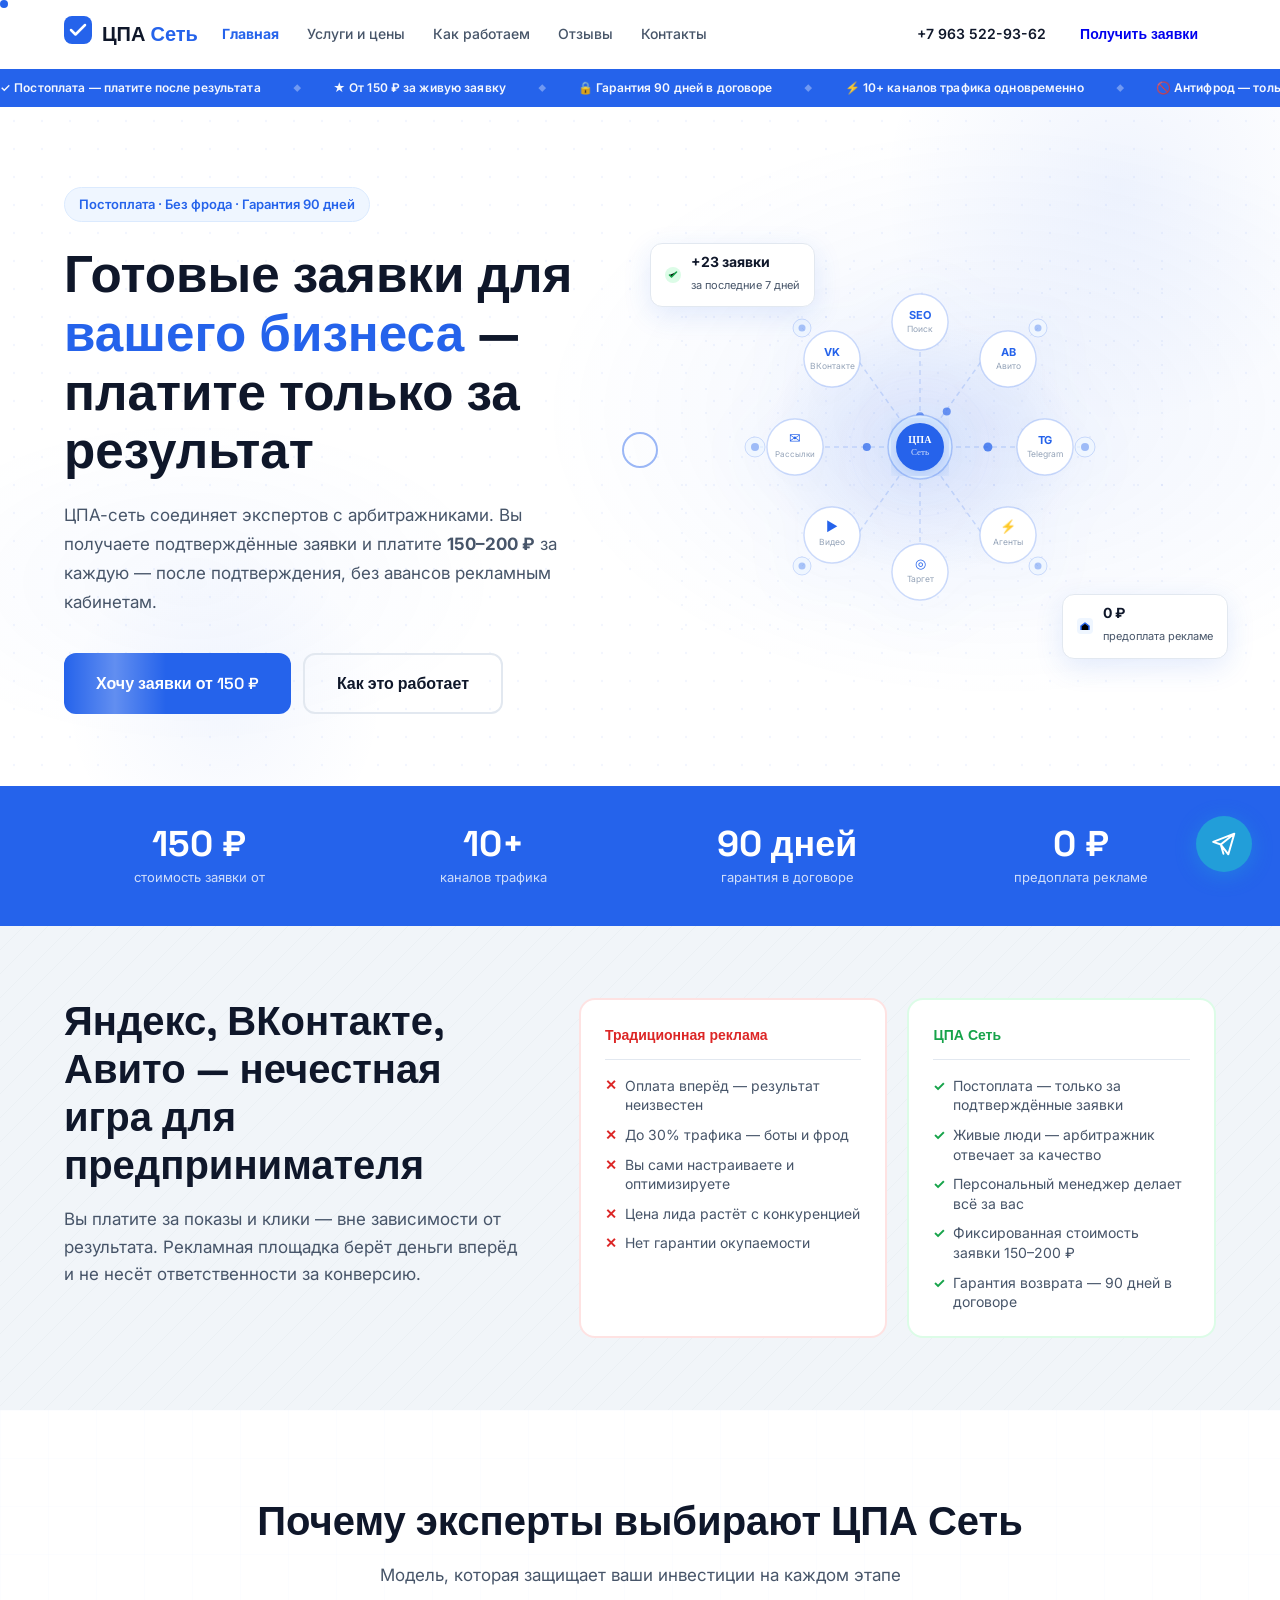
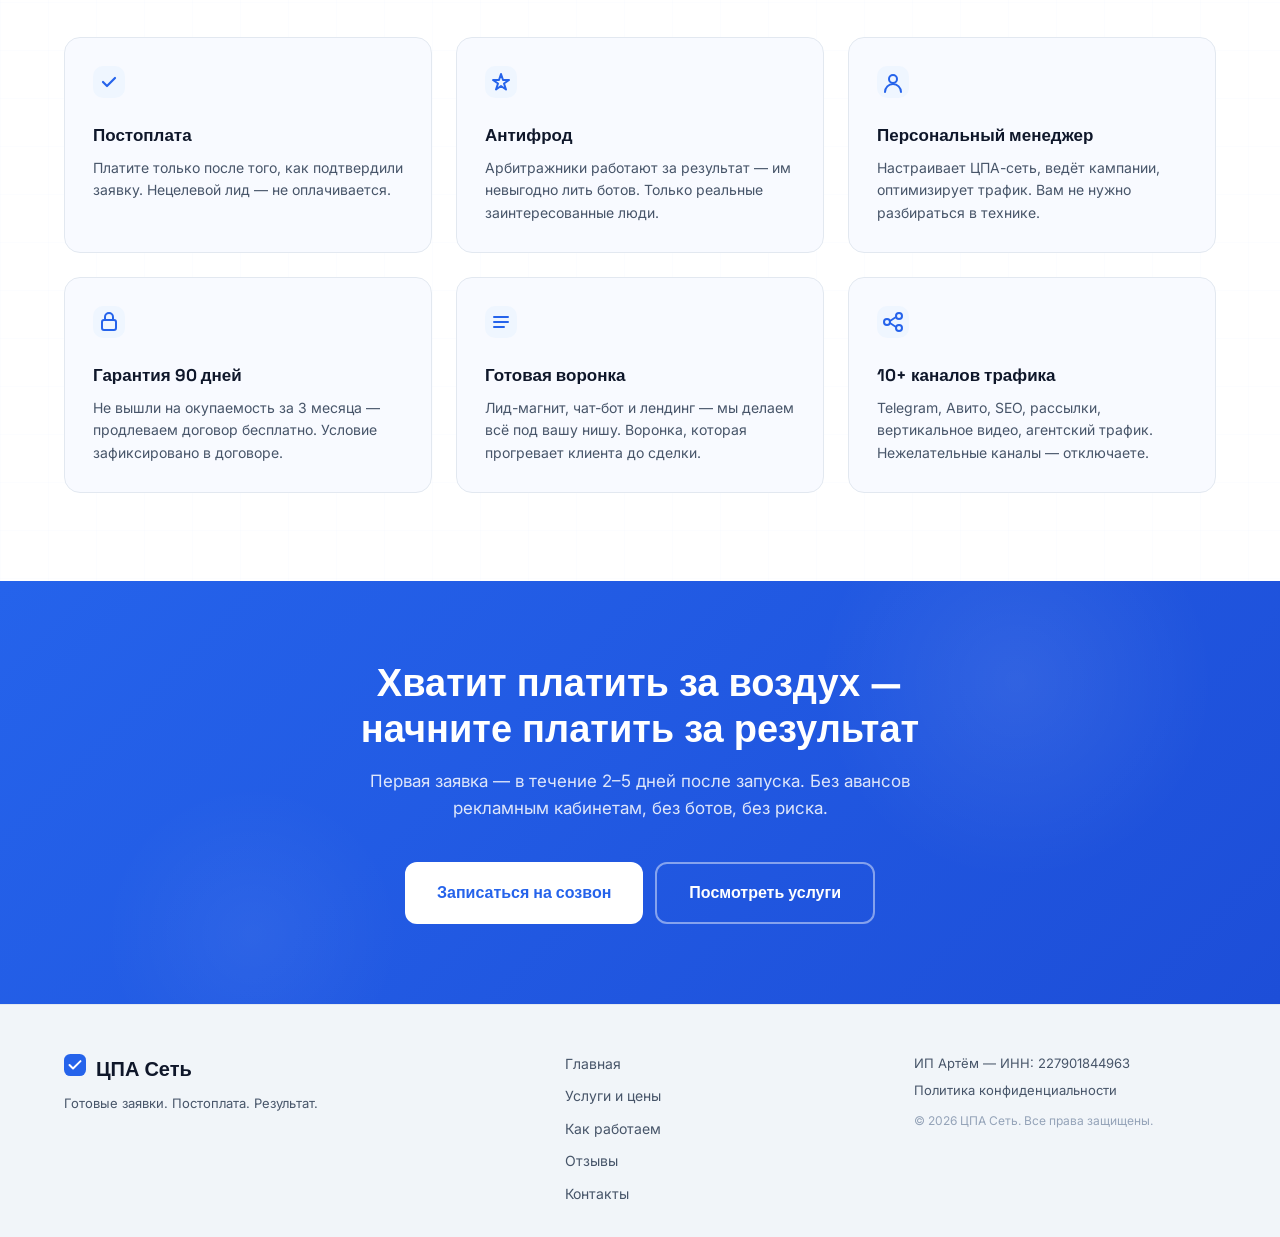
==== commit b80d8505: "feat: rebuild to multi-page site with abstract SVG illustrations - Split single page into 5 pages: i" ====
--- a/index.html
+++ b/index.html
@@ -3,11 +3,11 @@
 <head>
   <meta charset="UTF-8">
   <meta name="viewport" content="width=device-width, initial-scale=1.0">
-  <title>ЦПА Сеть — готовые заявки для экспертов. Платите только за результат</title>
+  <title>ЦПА Сеть — готовые заявки для экспертов. Постоплата</title>
   <meta name="description" content="ЦПА-сеть для экспертов-предпринимателей. Готовые заявки от 150 ₽, постоплата, гарантия 90 дней. Без авансов рекламным кабинетам, без ботов.">
   <link rel="preconnect" href="https://fonts.googleapis.com">
   <link rel="preconnect" href="https://fonts.gstatic.com" crossorigin>
-  <link href="https://fonts.googleapis.com/css2?family=Inter:wght@400;500;600;700;800&family=Space+Grotesk:wght@500;600;700&display=swap" rel="stylesheet">
+  <link href="https://fonts.googleapis.com/css2?family=Inter:wght@400;500;600;700;800&family=Space+Grotesk:wght@500;600;700;800&display=swap" rel="stylesheet">
   <link rel="stylesheet" href="styles.css">
 </head>
 <body>
@@ -15,22 +15,22 @@
 <!-- ===== HEADER ===== -->
 <header class="header" id="header">
   <div class="container header__inner">
-    <a href="#" class="logo">
+    <a href="index.html" class="logo">
       <span class="logo__icon">
         <svg width="28" height="28" viewBox="0 0 28 28" fill="none"><rect width="28" height="28" rx="8" fill="#2563EB"/><path d="M7 14l4.5 4.5L21 9" stroke="#fff" stroke-width="2.5" stroke-linecap="round" stroke-linejoin="round"/></svg>
       </span>
       <span class="logo__text">ЦПА<span class="logo__suffix"> Сеть</span></span>
     </a>
     <nav class="nav" id="nav">
-      <a href="#advantages">Преимущества</a>
-      <a href="#services">Услуги</a>
-      <a href="#process">Как работаем</a>
-      <a href="#reviews">Отзывы</a>
-      <a href="#faq">FAQ</a>
+      <a href="index.html" aria-current="page">Главная</a>
+      <a href="services.html">Услуги и цены</a>
+      <a href="how.html">Как работаем</a>
+      <a href="reviews.html">Отзывы</a>
+      <a href="contact.html">Контакты</a>
     </nav>
     <div class="header__right">
       <a href="tel:+79635229362" class="header__phone">+7 963 522-93-62</a>
-      <a href="#contact" class="btn btn--sm">Получить заявки</a>
+      <a href="contact.html" class="btn btn--sm">Получить заявки</a>
     </div>
     <button class="burger" id="burger" aria-label="Меню">
       <span></span><span></span><span></span>
@@ -82,12 +82,13 @@
       <h1 class="hero__title">Готовые заявки для<br><span class="accent">вашего бизнеса</span> —<br>платите только за результат</h1>
       <p class="hero__desc">ЦПА-сеть соединяет экспертов с арбитражниками. Вы получаете подтверждённые заявки и платите <strong>150–200 ₽</strong> за каждую — после подтверждения, без авансов рекламным кабинетам.</p>
       <div class="hero__cta">
-        <a href="#contact" class="btn btn--lg">Хочу заявки от 150 ₽</a>
-        <a href="#process" class="btn btn--ghost btn--lg">Как это работает</a>
-      </div>
-    </div>
-    <div class="hero__stats">
-      <!-- floating prints -->
+        <a href="contact.html" class="btn btn--lg btn--primary">Хочу заявки от 150 ₽</a>
+        <a href="how.html" class="btn btn--ghost btn--lg">Как это работает</a>
+      </div>
+    </div>
+
+    <!-- ABSTRACT NETWORK ILLUSTRATION -->
+    <div class="hero__art-wrap">
       <div class="hero-float hero-float--tl">
         <svg width="16" height="16" viewBox="0 0 16 16"><circle cx="8" cy="8" r="8" fill="#dcfce7"/><path d="M4.5 8l2 2 5-5" stroke="#16a34a" stroke-width="1.6" stroke-linecap="round" stroke-linejoin="round"/></svg>
         <div><strong>+23 заявки</strong><span>за последние 7 дней</span></div>
@@ -96,50 +97,158 @@
         <svg width="16" height="16" viewBox="0 0 16 16"><rect width="16" height="16" rx="4" fill="#eff6ff"/><path d="M4 12V8l4-3 4 3v4" stroke="#2563EB" stroke-width="1.5" stroke-linejoin="round"/></svg>
         <div><strong>0 ₽</strong><span>предоплата рекламе</span></div>
       </div>
-      <div class="hero__card">
-        <div class="stat-grid">
-          <div class="stat">
-            <div class="stat__num"><span data-target="150">0</span> ₽</div>
-            <div class="stat__label">стоимость заявки от</div>
-          </div>
-          <div class="stat">
-            <div class="stat__num"><span data-target="10">0</span>+</div>
-            <div class="stat__label">каналов трафика</div>
-          </div>
-          <div class="stat">
-            <div class="stat__num"><span data-target="90">0</span></div>
-            <div class="stat__label">дней гарантии</div>
-          </div>
-          <div class="stat">
-            <div class="stat__num">0 ₽</div>
-            <div class="stat__label">предоплата рекламе</div>
-          </div>
-        </div>
-        <div class="hero__model">
-          <div class="model-row">
-            <svg width="18" height="18" viewBox="0 0 18 18" fill="none"><circle cx="9" cy="9" r="9" fill="#dcfce7"/><path d="M5 9l2.5 2.5L13 6" stroke="#16a34a" stroke-width="1.8" stroke-linecap="round" stroke-linejoin="round"/></svg>
-            <span>Оплата только после подтверждения заявки</span>
-          </div>
-          <div class="model-row">
-            <svg width="18" height="18" viewBox="0 0 18 18" fill="none"><circle cx="9" cy="9" r="9" fill="#dcfce7"/><path d="M5 9l2.5 2.5L13 6" stroke="#16a34a" stroke-width="1.8" stroke-linecap="round" stroke-linejoin="round"/></svg>
-            <span>Фиксированная стоимость упаковки — 20 000 ₽</span>
-          </div>
-          <div class="model-row">
-            <svg width="18" height="18" viewBox="0 0 18 18" fill="none"><circle cx="9" cy="9" r="9" fill="#dcfce7"/><path d="M5 9l2.5 2.5L13 6" stroke="#16a34a" stroke-width="1.8" stroke-linecap="round" stroke-linejoin="round"/></svg>
-            <span>10% от чистой прибыли — только с продаж</span>
-          </div>
-          <div class="model-row">
-            <svg width="18" height="18" viewBox="0 0 18 18" fill="none"><circle cx="9" cy="9" r="9" fill="#dcfce7"/><path d="M5 9l2.5 2.5L13 6" stroke="#16a34a" stroke-width="1.8" stroke-linecap="round" stroke-linejoin="round"/></svg>
-            <span>Персональный менеджер настраивает всё за вас</span>
-          </div>
-        </div>
-      </div>
+      <!-- Network SVG -->
+      <svg class="art-network" viewBox="0 0 500 380" fill="none" xmlns="http://www.w3.org/2000/svg">
+        <defs>
+          <pattern id="dotgrid" x="0" y="0" width="24" height="24" patternUnits="userSpaceOnUse">
+            <circle cx="12" cy="12" r="1.1" fill="#2563EB" fill-opacity="0.07"/>
+          </pattern>
+          <radialGradient id="hubglow" cx="50%" cy="50%" r="50%">
+            <stop offset="0%" stop-color="#2563EB" stop-opacity="0.13"/>
+            <stop offset="100%" stop-color="#2563EB" stop-opacity="0"/>
+          </radialGradient>
+          <filter id="shadow-hub">
+            <feDropShadow dx="0" dy="4" stdDeviation="12" flood-color="#2563EB" flood-opacity="0.35"/>
+          </filter>
+        </defs>
+
+        <!-- Background dot grid -->
+        <rect width="500" height="380" fill="url(#dotgrid)"/>
+
+        <!-- Glow blob behind hub -->
+        <ellipse cx="250" cy="190" rx="160" ry="130" fill="url(#hubglow)"/>
+
+        <!-- ─── OUTER FAINT DOTS (client businesses) ─── -->
+        <circle cx="415" cy="190" r="10" fill="#eff6ff" stroke="#2563EB" stroke-opacity="0.2" stroke-width="1"/>
+        <circle cx="415" cy="190" r="4" fill="#2563EB" fill-opacity="0.4"/>
+        <circle cx="368" cy="71" r="9" fill="#eff6ff" stroke="#2563EB" stroke-opacity="0.2" stroke-width="1"/>
+        <circle cx="368" cy="71" r="3.5" fill="#2563EB" fill-opacity="0.35"/>
+        <circle cx="368" cy="309" r="9" fill="#eff6ff" stroke="#2563EB" stroke-opacity="0.2" stroke-width="1"/>
+        <circle cx="368" cy="309" r="3.5" fill="#2563EB" fill-opacity="0.35"/>
+        <circle cx="85" cy="190" r="10" fill="#eff6ff" stroke="#2563EB" stroke-opacity="0.2" stroke-width="1"/>
+        <circle cx="85" cy="190" r="4" fill="#2563EB" fill-opacity="0.4"/>
+        <circle cx="132" cy="71" r="9" fill="#eff6ff" stroke="#2563EB" stroke-opacity="0.2" stroke-width="1"/>
+        <circle cx="132" cy="71" r="3.5" fill="#2563EB" fill-opacity="0.35"/>
+        <circle cx="132" cy="309" r="9" fill="#eff6ff" stroke="#2563EB" stroke-opacity="0.2" stroke-width="1"/>
+        <circle cx="132" cy="309" r="3.5" fill="#2563EB" fill-opacity="0.35"/>
+
+        <!-- ─── OUTER-TO-CHANNEL lines (thin, dashed) ─── -->
+        <line x1="375" y1="190" x2="415" y2="190" stroke="#2563EB" stroke-opacity="0.1" stroke-width="1" stroke-dasharray="3 5"/>
+        <line x1="338" y1="102" x2="368" y2="71" stroke="#2563EB" stroke-opacity="0.1" stroke-width="1" stroke-dasharray="3 5"/>
+        <line x1="338" y1="278" x2="368" y2="309" stroke="#2563EB" stroke-opacity="0.1" stroke-width="1" stroke-dasharray="3 5"/>
+        <line x1="125" y1="190" x2="85" y2="190" stroke="#2563EB" stroke-opacity="0.1" stroke-width="1" stroke-dasharray="3 5"/>
+        <line x1="162" y1="102" x2="132" y2="71" stroke="#2563EB" stroke-opacity="0.1" stroke-width="1" stroke-dasharray="3 5"/>
+        <line x1="162" y1="278" x2="132" y2="309" stroke="#2563EB" stroke-opacity="0.1" stroke-width="1" stroke-dasharray="3 5"/>
+
+        <!-- ─── HUB-TO-CHANNEL connection lines ─── -->
+        <line x1="250" y1="190" x2="345" y2="190" stroke="#2563EB" stroke-opacity="0.18" stroke-width="1.5" stroke-dasharray="5 4"/>
+        <line x1="250" y1="190" x2="313" y2="102" stroke="#2563EB" stroke-opacity="0.18" stroke-width="1.5" stroke-dasharray="5 4"/>
+        <line x1="250" y1="190" x2="250" y2="65" stroke="#2563EB" stroke-opacity="0.18" stroke-width="1.5" stroke-dasharray="5 4"/>
+        <line x1="250" y1="190" x2="187" y2="102" stroke="#2563EB" stroke-opacity="0.18" stroke-width="1.5" stroke-dasharray="5 4"/>
+        <line x1="250" y1="190" x2="155" y2="190" stroke="#2563EB" stroke-opacity="0.18" stroke-width="1.5" stroke-dasharray="5 4"/>
+        <line x1="250" y1="190" x2="187" y2="278" stroke="#2563EB" stroke-opacity="0.18" stroke-width="1.5" stroke-dasharray="5 4"/>
+        <line x1="250" y1="190" x2="250" y2="315" stroke="#2563EB" stroke-opacity="0.18" stroke-width="1.5" stroke-dasharray="5 4"/>
+        <line x1="250" y1="190" x2="313" y2="278" stroke="#2563EB" stroke-opacity="0.18" stroke-width="1.5" stroke-dasharray="5 4"/>
+
+        <!-- ─── CHANNEL NODES (r=28 circles) ─── -->
+        <!-- Telegram (right) -->
+        <circle cx="375" cy="190" r="28" fill="#fff" stroke="#2563EB" stroke-opacity="0.22" stroke-width="1.5"/>
+        <text x="375" y="187" text-anchor="middle" fill="#2563EB" font-size="11" font-family="Inter" font-weight="700" letter-spacing="-0.3">TG</text>
+        <text x="375" y="200" text-anchor="middle" fill="#94a3b8" font-size="8.5" font-family="Inter">Telegram</text>
+
+        <!-- Авито (upper-right) -->
+        <circle cx="338" cy="102" r="28" fill="#fff" stroke="#2563EB" stroke-opacity="0.22" stroke-width="1.5"/>
+        <text x="338" y="99" text-anchor="middle" fill="#2563EB" font-size="11" font-family="Inter" font-weight="700">АВ</text>
+        <text x="338" y="112" text-anchor="middle" fill="#94a3b8" font-size="8.5" font-family="Inter">Авито</text>
+
+        <!-- SEO (top) -->
+        <circle cx="250" cy="65" r="28" fill="#fff" stroke="#2563EB" stroke-opacity="0.22" stroke-width="1.5"/>
+        <text x="250" y="62" text-anchor="middle" fill="#2563EB" font-size="11" font-family="Inter" font-weight="700">SEO</text>
+        <text x="250" y="75" text-anchor="middle" fill="#94a3b8" font-size="8.5" font-family="Inter">Поиск</text>
+
+        <!-- ВКонтакте (upper-left) -->
+        <circle cx="162" cy="102" r="28" fill="#fff" stroke="#2563EB" stroke-opacity="0.22" stroke-width="1.5"/>
+        <text x="162" y="99" text-anchor="middle" fill="#2563EB" font-size="11" font-family="Inter" font-weight="700">VK</text>
+        <text x="162" y="112" text-anchor="middle" fill="#94a3b8" font-size="8.5" font-family="Inter">ВКонтакте</text>
+
+        <!-- Рассылки (left) -->
+        <circle cx="125" cy="190" r="28" fill="#fff" stroke="#2563EB" stroke-opacity="0.22" stroke-width="1.5"/>
+        <text x="125" y="186" text-anchor="middle" fill="#2563EB" font-size="14" font-family="Inter">✉</text>
+        <text x="125" y="200" text-anchor="middle" fill="#94a3b8" font-size="8" font-family="Inter">Рассылки</text>
+
+        <!-- Видео (lower-left) -->
+        <circle cx="162" cy="278" r="28" fill="#fff" stroke="#2563EB" stroke-opacity="0.22" stroke-width="1.5"/>
+        <text x="162" y="274" text-anchor="middle" fill="#2563EB" font-size="13" font-family="Inter">▶</text>
+        <text x="162" y="288" text-anchor="middle" fill="#94a3b8" font-size="8.5" font-family="Inter">Видео</text>
+
+        <!-- Таргет (bottom) -->
+        <circle cx="250" cy="315" r="28" fill="#fff" stroke="#2563EB" stroke-opacity="0.22" stroke-width="1.5"/>
+        <text x="250" y="311" text-anchor="middle" fill="#2563EB" font-size="13" font-family="Inter">◎</text>
+        <text x="250" y="325" text-anchor="middle" fill="#94a3b8" font-size="8.5" font-family="Inter">Таргет</text>
+
+        <!-- Агенты (lower-right) -->
+        <circle cx="338" cy="278" r="28" fill="#fff" stroke="#2563EB" stroke-opacity="0.22" stroke-width="1.5"/>
+        <text x="338" y="274" text-anchor="middle" fill="#2563EB" font-size="13" font-family="Inter">⚡</text>
+        <text x="338" y="288" text-anchor="middle" fill="#94a3b8" font-size="8.5" font-family="Inter">Агенты</text>
+
+        <!-- ─── ANIMATED FLOW DOTS ─── -->
+        <circle r="4.5" fill="#2563EB" fill-opacity="0.75">
+          <animateMotion dur="3s" repeatCount="indefinite" path="M250,190 L347,190"/>
+        </circle>
+        <circle r="4" fill="#2563EB" fill-opacity="0.65">
+          <animateMotion dur="3.4s" repeatCount="indefinite" begin="0.7s" path="M250,190 L315,104"/>
+        </circle>
+        <circle r="4" fill="#2563EB" fill-opacity="0.6">
+          <animateMotion dur="2.8s" repeatCount="indefinite" begin="1.4s" path="M250,190 L250,67"/>
+        </circle>
+        <circle r="4" fill="#2563EB" fill-opacity="0.7">
+          <animateMotion dur="3.1s" repeatCount="indefinite" begin="0.4s" path="M250,190 L153,190"/>
+        </circle>
+        <circle r="4" fill="#2563EB" fill-opacity="0.65">
+          <animateMotion dur="3.6s" repeatCount="indefinite" begin="1.9s" path="M250,190 L315,276"/>
+        </circle>
+
+        <!-- ─── CENTER HUB with pulse rings ─── -->
+        <circle cx="250" cy="190" r="58" fill="none" stroke="#2563EB" stroke-opacity="0.05" stroke-width="1.5">
+          <animate attributeName="r" values="58;72;58" dur="3.5s" repeatCount="indefinite"/>
+          <animate attributeName="stroke-opacity" values="0.05;0;0.05" dur="3.5s" repeatCount="indefinite"/>
+        </circle>
+        <circle cx="250" cy="190" r="44" fill="none" stroke="#2563EB" stroke-opacity="0.09" stroke-width="1.5">
+          <animate attributeName="r" values="44;58;44" dur="3.5s" begin="0.5s" repeatCount="indefinite"/>
+          <animate attributeName="stroke-opacity" values="0.09;0;0.09" dur="3.5s" begin="0.5s" repeatCount="indefinite"/>
+        </circle>
+        <circle cx="250" cy="190" r="32" fill="#dbeafe" stroke="#2563EB" stroke-opacity="0.3" stroke-width="1.5"/>
+        <circle cx="250" cy="190" r="24" fill="#2563EB" filter="url(#shadow-hub)"/>
+        <text x="250" y="186" text-anchor="middle" fill="#fff" font-size="10" font-family="Space Grotesk" font-weight="800" letter-spacing="0.3">ЦПА</text>
+        <text x="250" y="198" text-anchor="middle" fill="rgba(255,255,255,0.82)" font-size="9" font-family="Space Grotesk">Сеть</text>
+      </svg>
     </div>
   </div>
 </section>
 
+<!-- ===== METRICS BAR ===== -->
+<div class="metrics-bar">
+  <div class="container metrics-bar__grid">
+    <div class="metrics-bar__item">
+      <div class="metrics-bar__num"><span data-target="150">0</span> ₽</div>
+      <div class="metrics-bar__label">стоимость заявки от</div>
+    </div>
+    <div class="metrics-bar__item">
+      <div class="metrics-bar__num"><span data-target="10">0</span>+</div>
+      <div class="metrics-bar__label">каналов трафика</div>
+    </div>
+    <div class="metrics-bar__item">
+      <div class="metrics-bar__num"><span data-target="90">0</span> дней</div>
+      <div class="metrics-bar__label">гарантия в договоре</div>
+    </div>
+    <div class="metrics-bar__item">
+      <div class="metrics-bar__num">0 ₽</div>
+      <div class="metrics-bar__label">предоплата рекламе</div>
+    </div>
+  </div>
+</div>
+
 <!-- ===== ПРОБЛЕМА ===== -->
-
 <section class="problem">
   <div class="container">
     <div class="problem__inner">
@@ -180,44 +289,32 @@
     <p class="section-sub section-sub--center">Модель, которая защищает ваши инвестиции на каждом этапе</p>
     <div class="adv-grid">
       <div class="adv">
-        <div class="adv__icon">
-          <svg width="32" height="32" viewBox="0 0 32 32" fill="none"><rect width="32" height="32" rx="10" fill="#eff6ff"/><path d="M10 16l4 4 8-8" stroke="#2563EB" stroke-width="2.2" stroke-linecap="round" stroke-linejoin="round"/></svg>
-        </div>
+        <div class="adv__icon"><svg width="32" height="32" viewBox="0 0 32 32" fill="none"><rect width="32" height="32" rx="10" fill="#eff6ff"/><path d="M10 16l4 4 8-8" stroke="#2563EB" stroke-width="2.2" stroke-linecap="round" stroke-linejoin="round"/></svg></div>
         <h3 class="adv__title">Постоплата</h3>
         <p class="adv__desc">Платите только после того, как подтвердили заявку. Нецелевой лид — не оплачивается.</p>
       </div>
       <div class="adv">
-        <div class="adv__icon">
-          <svg width="32" height="32" viewBox="0 0 32 32" fill="none"><rect width="32" height="32" rx="10" fill="#eff6ff"/><path d="M16 8l2 6h6l-5 3.5 2 6L16 20l-5 3.5 2-6L8 14h6l2-6z" stroke="#2563EB" stroke-width="2" stroke-linejoin="round"/></svg>
-        </div>
+        <div class="adv__icon"><svg width="32" height="32" viewBox="0 0 32 32" fill="none"><rect width="32" height="32" rx="10" fill="#eff6ff"/><path d="M16 8l2 6h6l-5 3.5 2 6L16 20l-5 3.5 2-6L8 14h6l2-6z" stroke="#2563EB" stroke-width="2" stroke-linejoin="round"/></svg></div>
         <h3 class="adv__title">Антифрод</h3>
         <p class="adv__desc">Арбитражники работают за результат — им невыгодно лить ботов. Только реальные заинтересованные люди.</p>
       </div>
       <div class="adv">
-        <div class="adv__icon">
-          <svg width="32" height="32" viewBox="0 0 32 32" fill="none"><rect width="32" height="32" rx="10" fill="#eff6ff"/><circle cx="16" cy="13" r="4" stroke="#2563EB" stroke-width="2"/><path d="M8 26c0-4.4 3.6-8 8-8s8 3.6 8 8" stroke="#2563EB" stroke-width="2" stroke-linecap="round"/></svg>
-        </div>
+        <div class="adv__icon"><svg width="32" height="32" viewBox="0 0 32 32" fill="none"><rect width="32" height="32" rx="10" fill="#eff6ff"/><circle cx="16" cy="13" r="4" stroke="#2563EB" stroke-width="2"/><path d="M8 26c0-4.4 3.6-8 8-8s8 3.6 8 8" stroke="#2563EB" stroke-width="2" stroke-linecap="round"/></svg></div>
         <h3 class="adv__title">Персональный менеджер</h3>
         <p class="adv__desc">Настраивает ЦПА-сеть, ведёт кампании, оптимизирует трафик. Вам не нужно разбираться в технике.</p>
       </div>
       <div class="adv">
-        <div class="adv__icon">
-          <svg width="32" height="32" viewBox="0 0 32 32" fill="none"><rect width="32" height="32" rx="10" fill="#eff6ff"/><rect x="9" y="14" width="14" height="10" rx="2" stroke="#2563EB" stroke-width="2"/><path d="M12 14v-3a4 4 0 018 0v3" stroke="#2563EB" stroke-width="2" stroke-linecap="round"/></svg>
-        </div>
+        <div class="adv__icon"><svg width="32" height="32" viewBox="0 0 32 32" fill="none"><rect width="32" height="32" rx="10" fill="#eff6ff"/><rect x="9" y="14" width="14" height="10" rx="2" stroke="#2563EB" stroke-width="2"/><path d="M12 14v-3a4 4 0 018 0v3" stroke="#2563EB" stroke-width="2" stroke-linecap="round"/></svg></div>
         <h3 class="adv__title">Гарантия 90 дней</h3>
         <p class="adv__desc">Не вышли на окупаемость за 3 месяца — продлеваем договор бесплатно. Условие зафиксировано в договоре.</p>
       </div>
       <div class="adv">
-        <div class="adv__icon">
-          <svg width="32" height="32" viewBox="0 0 32 32" fill="none"><rect width="32" height="32" rx="10" fill="#eff6ff"/><path d="M9 16h14M9 11h14M9 21h10" stroke="#2563EB" stroke-width="2" stroke-linecap="round"/></svg>
-        </div>
+        <div class="adv__icon"><svg width="32" height="32" viewBox="0 0 32 32" fill="none"><rect width="32" height="32" rx="10" fill="#eff6ff"/><path d="M9 16h14M9 11h14M9 21h10" stroke="#2563EB" stroke-width="2" stroke-linecap="round"/></svg></div>
         <h3 class="adv__title">Готовая воронка</h3>
         <p class="adv__desc">Лид-магнит, чат-бот и лендинг — мы делаем всё под вашу нишу. Воронка, которая прогревает клиента до сделки.</p>
       </div>
       <div class="adv">
-        <div class="adv__icon">
-          <svg width="32" height="32" viewBox="0 0 32 32" fill="none"><rect width="32" height="32" rx="10" fill="#eff6ff"/><circle cx="10" cy="16" r="3" stroke="#2563EB" stroke-width="2"/><circle cx="22" cy="10" r="3" stroke="#2563EB" stroke-width="2"/><circle cx="22" cy="22" r="3" stroke="#2563EB" stroke-width="2"/><path d="M13 15l6-4M13 17l6 4" stroke="#2563EB" stroke-width="1.8"/></svg>
-        </div>
+        <div class="adv__icon"><svg width="32" height="32" viewBox="0 0 32 32" fill="none"><rect width="32" height="32" rx="10" fill="#eff6ff"/><circle cx="10" cy="16" r="3" stroke="#2563EB" stroke-width="2"/><circle cx="22" cy="10" r="3" stroke="#2563EB" stroke-width="2"/><circle cx="22" cy="22" r="3" stroke="#2563EB" stroke-width="2"/><path d="M13 15l6-4M13 17l6 4" stroke="#2563EB" stroke-width="1.8"/></svg></div>
         <h3 class="adv__title">10+ каналов трафика</h3>
         <p class="adv__desc">Telegram, Авито, SEO, рассылки, вертикальное видео, агентский трафик. Нежелательные каналы — отключаете.</p>
       </div>
@@ -225,363 +322,14 @@
   </div>
 </section>
 
-<!-- ===== УСЛУГИ ===== -->
-<section class="services" id="services">
-  <div class="container">
-    <h2 class="section-title section-title--center">Что входит в работу</h2>
-    <p class="section-sub section-sub--center">Два блока: упаковка воронки и запуск трафика через ЦПА-сеть</p>
-    <div class="services-grid">
-      <div class="service service--featured">
-        <div class="service__tag">Старт</div>
-        <h3 class="service__title">Упаковка</h3>
-        <p class="service__desc">Полная подготовка воронки продаж под вашу нишу — один раз и навсегда</p>
-        <ul class="service__list">
-          <li>
-            <svg width="16" height="16" viewBox="0 0 16 16" fill="none"><circle cx="8" cy="8" r="8" fill="#eff6ff"/><path d="M4.5 8l2 2 5-5" stroke="#2563EB" stroke-width="1.5" stroke-linecap="round" stroke-linejoin="round"/></svg>
-            Разработка лид-магнита под нишу
-          </li>
-          <li>
-            <svg width="16" height="16" viewBox="0 0 16 16" fill="none"><circle cx="8" cy="8" r="8" fill="#eff6ff"/><path d="M4.5 8l2 2 5-5" stroke="#2563EB" stroke-width="1.5" stroke-linecap="round" stroke-linejoin="round"/></svg>
-            Сборка и настройка чат-бота
-          </li>
-          <li>
-            <svg width="16" height="16" viewBox="0 0 16 16" fill="none"><circle cx="8" cy="8" r="8" fill="#eff6ff"/><path d="M4.5 8l2 2 5-5" stroke="#2563EB" stroke-width="1.5" stroke-linecap="round" stroke-linejoin="round"/></svg>
-            Одностраничник с формой для лидов
-          </li>
-          <li>
-            <svg width="16" height="16" viewBox="0 0 16 16" fill="none"><circle cx="8" cy="8" r="8" fill="#eff6ff"/><path d="M4.5 8l2 2 5-5" stroke="#2563EB" stroke-width="1.5" stroke-linecap="round" stroke-linejoin="round"/></svg>
-            Структура продающей воронки
-          </li>
-        </ul>
-        <div class="service__price">20 000 ₽ <span>разово</span></div>
-        <a href="#contact" class="btn btn--primary">Начать</a>
-      </div>
-      <div class="service">
-        <div class="service__tag">Трафик</div>
-        <h3 class="service__title">ЦПА-сеть</h3>
-        <p class="service__desc">Доступ к бирже и персональный менеджер, который ведёт вашу кампанию</p>
-        <ul class="service__list">
-          <li>
-            <svg width="16" height="16" viewBox="0 0 16 16" fill="none"><circle cx="8" cy="8" r="8" fill="#eff6ff"/><path d="M4.5 8l2 2 5-5" stroke="#2563EB" stroke-width="1.5" stroke-linecap="round" stroke-linejoin="round"/></svg>
-            Доступ к децентрализованной бирже
-          </li>
-          <li>
-            <svg width="16" height="16" viewBox="0 0 16 16" fill="none"><circle cx="8" cy="8" r="8" fill="#eff6ff"/><path d="M4.5 8l2 2 5-5" stroke="#2563EB" stroke-width="1.5" stroke-linecap="round" stroke-linejoin="round"/></svg>
-            Настройка и ведение кампании
-          </li>
-          <li>
-            <svg width="16" height="16" viewBox="0 0 16 16" fill="none"><circle cx="8" cy="8" r="8" fill="#eff6ff"/><path d="M4.5 8l2 2 5-5" stroke="#2563EB" stroke-width="1.5" stroke-linecap="round" stroke-linejoin="round"/></svg>
-            10+ каналов трафика одновременно
-          </li>
-          <li>
-            <svg width="16" height="16" viewBox="0 0 16 16" fill="none"><circle cx="8" cy="8" r="8" fill="#eff6ff"/><path d="M4.5 8l2 2 5-5" stroke="#2563EB" stroke-width="1.5" stroke-linecap="round" stroke-linejoin="round"/></svg>
-            Встроенная CRM — видите все заявки
-          </li>
-        </ul>
-        <div class="service__price">150–200 ₽ <span>за заявку</span></div>
-        <a href="#contact" class="btn btn--outline">Подключиться</a>
-      </div>
-      <div class="service">
-        <div class="service__tag">Рост</div>
-        <h3 class="service__title">Масштабирование</h3>
-        <p class="service__desc">Персональный план роста и сопровождение продаж на долгосрочной основе</p>
-        <ul class="service__list">
-          <li>
-            <svg width="16" height="16" viewBox="0 0 16 16" fill="none"><circle cx="8" cy="8" r="8" fill="#eff6ff"/><path d="M4.5 8l2 2 5-5" stroke="#2563EB" stroke-width="1.5" stroke-linecap="round" stroke-linejoin="round"/></svg>
-            Персональный план под вашу цель по прибыли
-          </li>
-          <li>
-            <svg width="16" height="16" viewBox="0 0 16 16" fill="none"><circle cx="8" cy="8" r="8" fill="#eff6ff"/><path d="M4.5 8l2 2 5-5" stroke="#2563EB" stroke-width="1.5" stroke-linecap="round" stroke-linejoin="round"/></svg>
-            Сопровождение продаж и воронки
-          </li>
-          <li>
-            <svg width="16" height="16" viewBox="0 0 16 16" fill="none"><circle cx="8" cy="8" r="8" fill="#eff6ff"/><path d="M4.5 8l2 2 5-5" stroke="#2563EB" stroke-width="1.5" stroke-linecap="round" stroke-linejoin="round"/></svg>
-            Оптимизация под результат
-          </li>
-          <li>
-            <svg width="16" height="16" viewBox="0 0 16 16" fill="none"><circle cx="8" cy="8" r="8" fill="#eff6ff"/><path d="M4.5 8l2 2 5-5" stroke="#2563EB" stroke-width="1.5" stroke-linecap="round" stroke-linejoin="round"/></svg>
-            Ежемесячный отчёт по бирже
-          </li>
-        </ul>
-        <div class="service__price">10% <span>от чистой прибыли</span></div>
-        <a href="#contact" class="btn btn--outline">Обсудить</a>
-      </div>
-    </div>
-  </div>
-</section>
-
-<!-- ===== ПРАЙС ===== -->
-<section class="price" id="price">
-  <div class="container">
-    <h2 class="section-title section-title--center">Прозрачное ценообразование</h2>
-    <p class="section-sub section-sub--center">Никаких скрытых платежей — всё зафиксировано в договоре</p>
-    <div class="price-wrap">
-      <table class="price-table">
-        <thead>
-          <tr>
-            <th>Услуга</th>
-            <th>Стоимость</th>
-            <th>Примечание</th>
-          </tr>
-        </thead>
-        <tbody>
-          <tr>
-            <td>Разработка лид-магнита</td>
-            <td class="price-val">Включено</td>
-            <td>Входит в упаковку</td>
-          </tr>
-          <tr>
-            <td>Сборка чат-бота</td>
-            <td class="price-val">Включено</td>
-            <td>Входит в упаковку</td>
-          </tr>
-          <tr>
-            <td>Лендинг с формой</td>
-            <td class="price-val">Включено</td>
-            <td>Входит в упаковку</td>
-          </tr>
-          <tr class="price-highlight">
-            <td><strong>Упаковка (всё вместе)</strong></td>
-            <td class="price-val"><strong>20 000 ₽</strong></td>
-            <td>Разовый платёж</td>
-          </tr>
-          <tr>
-            <td>Заявка — быстрые ниши</td>
-            <td class="price-val">от 150 ₽</td>
-            <td>Психология, кухни, юрист и др.</td>
-          </tr>
-          <tr>
-            <td>Заявка — длинный цикл</td>
-            <td class="price-val">200 ₽</td>
-            <td>Недвижимость, кредитование</td>
-          </tr>
-          <tr class="price-highlight">
-            <td><strong>Комиссия с продаж</strong></td>
-            <td class="price-val"><strong>10%</strong></td>
-            <td>От чистой прибыли, раз в месяц</td>
-          </tr>
-          <tr class="price-total">
-            <td>Бюджет старта — быстрые ниши</td>
-            <td class="price-val">~25 000 ₽</td>
-            <td>20k упаковка + 5k на заявки</td>
-          </tr>
-          <tr class="price-total">
-            <td>Бюджет старта — длинный цикл</td>
-            <td class="price-val">~40 000 ₽</td>
-            <td>20k упаковка + 20k на 100 заявок</td>
-          </tr>
-        </tbody>
-      </table>
-      <div class="price-note">
-        <svg width="20" height="20" viewBox="0 0 20 20" fill="none"><circle cx="10" cy="10" r="10" fill="#dbeafe"/><path d="M10 9v5M10 7v.5" stroke="#2563EB" stroke-width="1.8" stroke-linecap="round"/></svg>
-        Заявки оплачиваются <strong>постфактум</strong> — вы рассчитываетесь с арбитражниками по 3–4 тыс. ₽ в неделю, по факту получения и подтверждения лидов.
-      </div>
-    </div>
-  </div>
-</section>
-
-<!-- ===== ПРОЦЕСС ===== -->
-<section class="process" id="process">
-  <div class="container">
-    <h2 class="section-title section-title--center">Как мы работаем</h2>
-    <p class="section-sub section-sub--center">От первого созвона до потока заявок — 5 шагов</p>
-    <div class="steps-grid">
-      <div class="step">
-        <div class="step__num">01</div>
-        <h3 class="step__title">Созвон 3–5 минут</h3>
-        <p class="step__desc">Уточняем нишу, целевую аудиторию, продукт и желаемый объём заявок. Быстро и по делу.</p>
-      </div>
-      <div class="step">
-        <div class="step__num">02</div>
-        <h3 class="step__title">Упаковка воронки</h3>
-        <p class="step__desc">Создаём лид-магнит, чат-бот и лендинг под вашу нишу. Проверенная структура, которая конвертирует.</p>
-      </div>
-      <div class="step">
-        <div class="step__num">03</div>
-        <h3 class="step__title">Запуск в ЦПА-сеть</h3>
-        <p class="step__desc">Ваш оффер размещается на бирже — арбитражники начинают генерировать трафик из 10+ каналов.</p>
-      </div>
-      <div class="step">
-        <div class="step__num">04</div>
-        <h3 class="step__title">Вы получаете заявки</h3>
-        <p class="step__desc">Подтверждаете целевые заявки и оплачиваете только их. Всё через встроенную CRM на бирже.</p>
-      </div>
-      <div class="step">
-        <div class="step__num">05</div>
-        <h3 class="step__title">Масштабируем вместе</h3>
-        <p class="step__desc">Строим персональный план под вашу цель по прибыли. Масштабируем по запросу.</p>
-      </div>
-    </div>
-  </div>
-</section>
-
-<!-- ===== ОТЗЫВЫ ===== -->
-<section class="reviews" id="reviews">
-  <div class="container">
-    <h2 class="section-title section-title--center">Что говорят эксперты</h2>
-    <p class="section-sub section-sub--center">Реальные результаты из разных ниш</p>
-    <div class="reviews-grid">
-      <div class="review">
-        <div class="review__header">
-          <div class="review__avatar">МК</div>
-          <div>
-            <div class="review__name">Мария К.</div>
-            <div class="review__role">Психолог, Москва</div>
-          </div>
-          <div class="review__stars">★★★★★</div>
-        </div>
-        <p class="review__text">«Раньше тратила деньги на таргет ВКонтакте — половина заявок не брала трубку. Здесь плачу только за тех, кто реально заинтересован. За первый месяц закрыла 8 клиентов на терапию. Окупила упаковку ещё до конца второй недели.»</p>
-        <div class="review__result">Результат: 8 сделок за первый месяц</div>
-      </div>
-      <div class="review">
-        <div class="review__header">
-          <div class="review__avatar">ДВ</div>
-          <div>
-            <div class="review__name">Дмитрий В.</div>
-            <div class="review__role">Юрист по банкротству, СПб</div>
-          </div>
-          <div class="review__stars">★★★★★</div>
-        </div>
-        <p class="review__text">«Скептически отнёсся к модели, но попробовал. Лид-магнит написали под мою нишу — клиент приходит уже понимая процедуру, вопросы конкретные. Конверсия из заявки в сделку сильно выросла по сравнению с холодным трафиком.»</p>
-        <div class="review__result">Результат: конверсия в сделку выросла в 2 раза</div>
-      </div>
-      <div class="review">
-        <div class="review__header">
-          <div class="review__avatar">АС</div>
-          <div>
-            <div class="review__name">Алексей С.</div>
-            <div class="review__role">Агентство кухонь на заказ</div>
-          </div>
-          <div class="review__stars">★★★★★</div>
-        </div>
-        <p class="review__text">«Яндекс.Директ стал слишком дорогой — стоимость клика выросла, а боты не исчезли. Здесь заявка по 160 рублей и живые люди с реальным запросом. За 3 недели закрыли 5 замеров. Всё работает без моего участия.»</p>
-        <div class="review__result">Результат: 5 замеров за первые 3 недели</div>
-      </div>
-    </div>
-  </div>
-</section>
-
-<!-- ===== FAQ ===== -->
-<section class="faq" id="faq">
-  <div class="container">
-    <h2 class="section-title section-title--center">Частые вопросы</h2>
-    <div class="faq-list">
-      <details class="faq__item">
-        <summary class="faq__question">
-          Что такое ЦПА-сеть и чем она отличается от обычной рекламы?
-          <svg class="faq__arrow" width="20" height="20" viewBox="0 0 20 20" fill="none"><path d="M5 8l5 5 5-5" stroke="#2563EB" stroke-width="1.8" stroke-linecap="round" stroke-linejoin="round"/></svg>
-        </summary>
-        <div class="faq__answer">
-          ЦПА-сеть — это биржа, где заказчики (эксперты) и арбитражники (генераторы трафика) встречаются напрямую. Вы платите фиксированную сумму за каждую подтверждённую заявку — после её получения, а не авансом. В отличие от Яндекса или ВКонтакте, где вы платите за клики и показы вне зависимости от результата.
-        </div>
-      </details>
-      <details class="faq__item">
-        <summary class="faq__question">
-          Как защищены мои вложения?
-          <svg class="faq__arrow" width="20" height="20" viewBox="0 0 20 20" fill="none"><path d="M5 8l5 5 5-5" stroke="#2563EB" stroke-width="1.8" stroke-linecap="round" stroke-linejoin="round"/></svg>
-        </summary>
-        <div class="faq__answer">
-          В договоре прописана 90-дневная гарантия: если вы не выйдете на окупаемость фиксированной части при условии следования нашим рекомендациям — продлеваем договор бесплатно до достижения результата. Это не рекламный ход, а условие в документе.
-        </div>
-      </details>
-      <details class="faq__item">
-        <summary class="faq__question">
-          Какие ниши подходят для ЦПА-сети?
-          <svg class="faq__arrow" width="20" height="20" viewBox="0 0 20 20" fill="none"><path d="M5 8l5 5 5-5" stroke="#2563EB" stroke-width="1.8" stroke-linecap="round" stroke-linejoin="round"/></svg>
-        </summary>
-        <div class="faq__answer">
-          Работаем с большинством ниш: психологи, юристы, финансовые консультанты, банкротство, кухни и мебель на заказ, недвижимость, кредитование, digital-услуги, онлайн-образование и другие. Чем конкретнее ваш продукт — тем выше качество заявок.
-        </div>
-      </details>
-      <details class="faq__item">
-        <summary class="faq__question">
-          Сколько заявок я буду получать в месяц?
-          <svg class="faq__arrow" width="20" height="20" viewBox="0 0 20 20" fill="none"><path d="M5 8l5 5 5-5" stroke="#2563EB" stroke-width="1.8" stroke-linecap="round" stroke-linejoin="round"/></svg>
-        </summary>
-        <div class="faq__answer">
-          Объём зависит от вашего бюджета на заявки и ниши. При бюджете 3–4 тыс. ₽ в неделю — от 15 до 25 заявок. Для быстрых ниш уже 100 заявок при бюджете 20k достаточно для выхода на окупаемость. Масштабируется по запросу.
-        </div>
-      </details>
-      <details class="faq__item">
-        <summary class="faq__question">
-          Как быстро всё запускается после оплаты?
-          <svg class="faq__arrow" width="20" height="20" viewBox="0 0 20 20" fill="none"><path d="M5 8l5 5 5-5" stroke="#2563EB" stroke-width="1.8" stroke-linecap="round" stroke-linejoin="round"/></svg>
-        </summary>
-        <div class="faq__answer">
-          Упаковка занимает 3–7 дней. После того как лид-магнит, чат-бот и лендинг готовы — ваш оффер появляется на бирже, и арбитражники начинают работу. Первые заявки, как правило, приходят в первые 2–5 дней после запуска.
-        </div>
-      </details>
-      <details class="faq__item">
-        <summary class="faq__question">
-          Что если заявки нецелевые — я всё равно плачу?
-          <svg class="faq__arrow" width="20" height="20" viewBox="0 0 20 20" fill="none"><path d="M5 8l5 5 5-5" stroke="#2563EB" stroke-width="1.8" stroke-linecap="round" stroke-linejoin="round"/></svg>
-        </summary>
-        <div class="faq__answer">
-          Нет. Вы платите только за подтверждённые заявки — те, которые вы сами приняли как целевые. Если заявка явно нецелевая — вы её не подтверждаете и не оплачиваете. Арбитражнику невыгодно лить некачественный трафик, он работает за результат.
-        </div>
-      </details>
-    </div>
-  </div>
-</section>
-
-<!-- ===== ФОРМА + КОНТАКТ ===== -->
-<section class="contact" id="contact">
-  <div class="container">
-    <div class="contact-inner">
-      <div class="contact-info">
-        <h2 class="section-title">Хотите поток заявок<br>по 150–200 ₽?</h2>
-        <p class="section-sub">Оставьте контакты — созвонимся на 3–5 минут, разберём вашу нишу и рассчитаем бюджет под результат.</p>
-        <div class="contact-cards">
-          <div class="contact-card">
-            <svg width="22" height="22" viewBox="0 0 22 22" fill="none"><path d="M3 5a2 2 0 012-2h2.5l1 4-2 1.5a12 12 0 005 5l1.5-2 4 1V17a2 2 0 01-2 2A16 16 0 013 5z" stroke="#2563EB" stroke-width="1.8" stroke-linejoin="round"/></svg>
-            <div>
-              <div class="contact-card__label">Телефон</div>
-              <a href="tel:+79635229362" class="contact-card__val">+7 963 522-93-62</a>
-            </div>
-          </div>
-          <div class="contact-card">
-            <svg width="22" height="22" viewBox="0 0 22 22" fill="none"><path d="M19 3L9 13M19 3l-6 18-4-8-8-4 18-6z" stroke="#2563EB" stroke-width="1.8" stroke-linecap="round" stroke-linejoin="round"/></svg>
-            <div>
-              <div class="contact-card__label">Telegram</div>
-              <a href="https://t.me/artem_tele2" class="contact-card__val">@artem_tele2</a>
-            </div>
-          </div>
-        </div>
-      </div>
-      <div class="form-wrap">
-        <form class="form" id="leadForm" novalidate>
-          <h3 class="form__title">Получить консультацию</h3>
-          <input type="text" name="_gotcha" style="display:none" tabindex="-1" autocomplete="off">
-          <div class="form__group">
-            <label class="form__label">Ваше имя *</label>
-            <input type="text" name="name" class="form__input" placeholder="Иван Иванов" required>
-          </div>
-          <div class="form__group">
-            <label class="form__label">Телефон *</label>
-            <input type="tel" name="phone" class="form__input" placeholder="+7 (___) ___-__-__" required>
-          </div>
-          <div class="form__group">
-            <label class="form__label">Ваша ниша</label>
-            <select name="niche" class="form__input form__select">
-              <option value="">Выберите нишу</option>
-              <option>Психология / коучинг</option>
-              <option>Юриспруденция / банкротство</option>
-              <option>Недвижимость</option>
-              <option>Кредитование / финансы</option>
-              <option>Кухни / мебель на заказ</option>
-              <option>Digital / IT услуги</option>
-              <option>Медицина / здоровье</option>
-              <option>Другое</option>
-            </select>
-          </div>
-          <div class="form__group">
-            <label class="form__label">Комментарий</label>
-            <textarea name="comment" class="form__input form__textarea" placeholder="Расскажите о вашем продукте или задайте вопрос"></textarea>
-          </div>
-          <button type="submit" class="btn btn--primary btn--full">Записаться на созвон</button>
-          <p class="form__privacy">Нажимая кнопку, вы соглашаетесь с <a href="#">политикой конфиденциальности</a></p>
-        </form>
-      </div>
+<!-- ===== CTA BANNER ===== -->
+<section class="cta-banner">
+  <div class="container cta-banner__inner">
+    <div class="cta-banner__title">Хватит платить за воздух —<br>начните платить за результат</div>
+    <p class="cta-banner__desc">Первая заявка — в течение 2–5 дней после запуска. Без авансов рекламным кабинетам, без ботов, без риска.</p>
+    <div class="cta-banner__btns">
+      <a href="contact.html" class="btn btn--lg btn--white">Записаться на созвон</a>
+      <a href="services.html" class="btn btn--lg btn--ghost-white">Посмотреть услуги</a>
     </div>
   </div>
 </section>
@@ -590,20 +338,18 @@
 <footer class="footer">
   <div class="container footer__inner">
     <div class="footer__logo">
-      <a href="#" class="logo">
-        <span class="logo__icon">
-          <svg width="22" height="22" viewBox="0 0 28 28" fill="none"><rect width="28" height="28" rx="8" fill="#2563EB"/><path d="M7 14l4.5 4.5L21 9" stroke="#fff" stroke-width="2.5" stroke-linecap="round" stroke-linejoin="round"/></svg>
-        </span>
+      <a href="index.html" class="logo">
+        <span class="logo__icon"><svg width="22" height="22" viewBox="0 0 28 28" fill="none"><rect width="28" height="28" rx="8" fill="#2563EB"/><path d="M7 14l4.5 4.5L21 9" stroke="#fff" stroke-width="2.5" stroke-linecap="round" stroke-linejoin="round"/></svg></span>
         <span class="logo__text">ЦПА Сеть</span>
       </a>
       <p class="footer__tagline">Готовые заявки. Постоплата. Результат.</p>
     </div>
     <nav class="footer__nav">
-      <a href="#advantages">Преимущества</a>
-      <a href="#services">Услуги</a>
-      <a href="#process">Как работаем</a>
-      <a href="#faq">FAQ</a>
-      <a href="#contact">Контакты</a>
+      <a href="index.html">Главная</a>
+      <a href="services.html">Услуги и цены</a>
+      <a href="how.html">Как работаем</a>
+      <a href="reviews.html">Отзывы</a>
+      <a href="contact.html">Контакты</a>
     </nav>
     <div class="footer__legal">
       <p>ИП Артём — ИНН: 227901844963</p>
@@ -613,7 +359,6 @@
   </div>
 </footer>
 
-<!-- ===== FAB ===== -->
 <a href="https://t.me/artem_tele2" class="fab" target="_blank" rel="noopener" title="Написать в Telegram">
   <svg width="26" height="26" viewBox="0 0 24 24" fill="none"><path d="M21.5 2.5L2 10l7 2.5M21.5 2.5l-5.5 19-7-9M21.5 2.5L9 12.5m0 0L11.5 21" stroke="#fff" stroke-width="1.8" stroke-linecap="round" stroke-linejoin="round"/></svg>
 </a>
--- a/styles.css
+++ b/styles.css
@@ -641,6 +641,319 @@
   transition: transform .2s, box-shadow .2s;
 }
 .fab:hover { transform: scale(1.08); box-shadow: 0 6px 28px rgba(34,158,217,0.55); }
+
+/* ===== MULTI-PAGE NAV ===== */
+.nav a[aria-current="page"] {
+  color: var(--accent);
+  font-weight: 700;
+}
+
+/* ===== PAGE HERO (sub-pages) ===== */
+.page-hero {
+  padding: 80px 0 72px;
+  background: linear-gradient(135deg, #f8faff 0%, #fff 60%);
+  position: relative;
+  overflow: hidden;
+}
+.page-hero::before {
+  content: '';
+  position: absolute;
+  width: 480px; height: 480px;
+  background: radial-gradient(circle, rgba(37,99,235,0.07) 0%, transparent 70%);
+  top: -160px; right: -80px;
+  animation: orb-drift 10s ease-in-out infinite;
+  border-radius: 50%;
+  pointer-events: none;
+  z-index: 0;
+}
+.page-hero__inner {
+  display: grid;
+  grid-template-columns: 1fr 1fr;
+  gap: 60px;
+  align-items: center;
+  position: relative;
+  z-index: 1;
+}
+.page-hero__badge {
+  display: inline-block;
+  padding: 6px 14px;
+  background: var(--accent-light);
+  border: 1px solid var(--accent-mid);
+  color: var(--accent);
+  font-size: 13px;
+  font-weight: 600;
+  border-radius: 100px;
+  margin-bottom: 24px;
+}
+.page-hero__title {
+  font-family: 'Space Grotesk', sans-serif;
+  font-size: clamp(28px, 3.5vw, 44px);
+  font-weight: 700;
+  line-height: 1.2;
+  margin-bottom: 20px;
+  color: var(--text);
+}
+.page-hero__desc {
+  font-size: 17px;
+  color: var(--text-2);
+  line-height: 1.7;
+  margin-bottom: 36px;
+  max-width: 520px;
+}
+.page-hero__art {
+  display: flex;
+  align-items: center;
+  justify-content: center;
+}
+
+/* ===== HERO ART WRAP (index) ===== */
+.hero__art-wrap {
+  position: relative;
+}
+.hero__art-wrap .hero-float--tl {
+  top: -14px;
+  left: -20px;
+}
+.hero__art-wrap .hero-float--br {
+  bottom: -14px;
+  right: -12px;
+}
+
+/* ===== ABSTRACT ILLUSTRATIONS ===== */
+.art-network,
+.art-funnel,
+.art-flow,
+.art-chart,
+.art-connect {
+  width: 100%;
+  height: auto;
+  max-width: 500px;
+  filter: drop-shadow(0 8px 32px rgba(37,99,235,0.06));
+}
+.art-connect {
+  max-width: 400px;
+  margin: 28px 0;
+}
+
+/* ===== METRICS BAR ===== */
+.metrics-bar {
+  background: var(--accent);
+  padding: 40px 0;
+}
+.metrics-bar__grid {
+  display: grid;
+  grid-template-columns: repeat(4, 1fr);
+  gap: 24px;
+  text-align: center;
+}
+.metrics-bar__num {
+  font-family: 'Space Grotesk', sans-serif;
+  font-size: clamp(26px, 2.8vw, 40px);
+  font-weight: 800;
+  color: #fff;
+  line-height: 1;
+  margin-bottom: 6px;
+}
+.metrics-bar__label {
+  font-size: 13px;
+  color: rgba(255,255,255,0.78);
+  line-height: 1.4;
+}
+
+/* ===== CTA BANNER ===== */
+.cta-banner {
+  background: linear-gradient(135deg, var(--accent) 0%, #1d4ed8 100%);
+  padding: 80px 0;
+  position: relative;
+  overflow: hidden;
+}
+.cta-banner::before {
+  content: '';
+  position: absolute;
+  width: 400px; height: 400px;
+  background: radial-gradient(circle, rgba(255,255,255,0.08) 0%, transparent 70%);
+  top: -100px; right: 5%;
+  border-radius: 50%;
+  pointer-events: none;
+}
+.cta-banner::after {
+  content: '';
+  position: absolute;
+  width: 300px; height: 300px;
+  background: radial-gradient(circle, rgba(255,255,255,0.05) 0%, transparent 70%);
+  bottom: -80px; left: 8%;
+  border-radius: 50%;
+  pointer-events: none;
+}
+.cta-banner__inner {
+  text-align: center;
+  position: relative;
+  z-index: 1;
+}
+.cta-banner__title {
+  font-family: 'Space Grotesk', sans-serif;
+  font-size: clamp(26px, 3vw, 38px);
+  font-weight: 700;
+  color: #fff;
+  margin-bottom: 16px;
+  line-height: 1.2;
+}
+.cta-banner__desc {
+  font-size: 17px;
+  color: rgba(255,255,255,0.85);
+  margin-bottom: 40px;
+  max-width: 560px;
+  margin-left: auto;
+  margin-right: auto;
+  line-height: 1.6;
+}
+.cta-banner__btns {
+  display: flex;
+  gap: 12px;
+  justify-content: center;
+  flex-wrap: wrap;
+}
+.btn--white {
+  background: #fff;
+  color: var(--accent);
+  border: none;
+}
+.btn--white:hover {
+  background: #f0f9ff;
+  transform: translateY(-2px);
+  box-shadow: 0 4px 20px rgba(255,255,255,0.3);
+}
+.btn--ghost-white {
+  background: transparent;
+  color: #fff;
+  border: 2px solid rgba(255,255,255,0.45);
+}
+.btn--ghost-white:hover {
+  border-color: #fff;
+  background: rgba(255,255,255,0.1);
+}
+
+/* ===== DETAILED STEPS (how.html) ===== */
+.process-detail {
+  padding: 88px 0;
+}
+.steps-detailed {
+  display: flex;
+  flex-direction: column;
+  gap: 24px;
+}
+.step-detail {
+  display: grid;
+  grid-template-columns: 72px 1fr;
+  gap: 28px;
+  align-items: start;
+  background: #fff;
+  border: 1px solid var(--border);
+  border-radius: var(--radius);
+  padding: 32px;
+  transition: box-shadow .2s, border-color .2s, transform .2s;
+}
+.step-detail:hover {
+  box-shadow: var(--shadow);
+  border-color: var(--accent-mid);
+  transform: translateX(4px);
+}
+.step-detail__num {
+  width: 56px;
+  height: 56px;
+  background: var(--accent);
+  color: #fff;
+  font-family: 'Space Grotesk', sans-serif;
+  font-weight: 800;
+  font-size: 20px;
+  border-radius: 16px;
+  display: flex;
+  align-items: center;
+  justify-content: center;
+  flex-shrink: 0;
+}
+.step-detail__title {
+  font-family: 'Space Grotesk', sans-serif;
+  font-weight: 700;
+  font-size: 20px;
+  margin-bottom: 10px;
+}
+.step-detail__desc {
+  font-size: 15px;
+  color: var(--text-2);
+  line-height: 1.7;
+}
+.step-detail__features {
+  list-style: none;
+  margin-top: 16px;
+  display: flex;
+  flex-direction: column;
+  gap: 8px;
+}
+.step-detail__features li {
+  display: flex;
+  align-items: flex-start;
+  gap: 10px;
+  font-size: 14px;
+  color: var(--text-2);
+  line-height: 1.5;
+}
+.step-detail__features li::before {
+  content: '→';
+  color: var(--accent);
+  font-weight: 700;
+  flex-shrink: 0;
+  margin-top: 1px;
+}
+
+/* ===== REVIEWS WIDE GRID ===== */
+.reviews-grid--wide {
+  grid-template-columns: repeat(2, 1fr);
+  max-width: 100%;
+}
+
+/* ===== CONTACT PAGE ===== */
+.contact-page {
+  padding: 80px 0 88px;
+  background: linear-gradient(135deg, #f8faff 0%, #fff 60%);
+  min-height: calc(100vh - 68px - 180px);
+}
+.contact-page__inner {
+  display: grid;
+  grid-template-columns: 1fr 1fr;
+  gap: 72px;
+  align-items: start;
+}
+.contact-page__title {
+  font-family: 'Space Grotesk', sans-serif;
+  font-size: clamp(28px, 3.2vw, 42px);
+  font-weight: 700;
+  line-height: 1.2;
+  margin-bottom: 20px;
+  color: var(--text);
+}
+.contact-page__desc {
+  font-size: 17px;
+  color: var(--text-2);
+  line-height: 1.7;
+  margin-bottom: 8px;
+  max-width: 480px;
+}
+.trust-badges {
+  display: flex;
+  flex-direction: column;
+  gap: 10px;
+  margin-top: 24px;
+}
+.trust-badge {
+  display: flex;
+  align-items: flex-start;
+  gap: 10px;
+  font-size: 14px;
+  color: var(--text-2);
+  line-height: 1.5;
+}
+.trust-badge svg { flex-shrink: 0; margin-top: 1px; }
 
 /* ===== BREAKPOINTS ===== */
 @media (max-width: 1180px) {
@@ -674,6 +987,7 @@
   .steps-grid { grid-template-columns: repeat(3, 1fr); gap: 12px; }
   .steps-grid::before { display: none; }
   .footer__inner { grid-template-columns: 1fr 1fr; }
+  .reviews-grid--wide { grid-template-columns: 1fr; max-width: 560px; margin: 0 auto; }
 }
 
 @media (max-width: 900px) {
@@ -685,6 +999,14 @@
   .contact-inner { grid-template-columns: 1fr; gap: 40px; }
   .steps-grid { grid-template-columns: 1fr 1fr; }
   .price-table th:last-child, .price-table td:last-child { display: none; }
+  /* multi-page */
+  .page-hero__inner { grid-template-columns: 1fr; gap: 40px; }
+  .page-hero { padding: 56px 0 48px; }
+  .page-hero__art { max-width: 400px; margin: 0 auto; }
+  .metrics-bar__grid { grid-template-columns: repeat(2, 1fr); }
+  .step-detail { grid-template-columns: 1fr; gap: 16px; }
+  .contact-page__inner { grid-template-columns: 1fr; gap: 40px; }
+  .reviews-grid--wide { grid-template-columns: 1fr; max-width: 560px; margin: 0 auto; }
 }
 
 @media (max-width: 560px) {
@@ -698,6 +1020,12 @@
   .services-grid { max-width: 100%; }
   .form-wrap { padding: 24px 20px; }
   .footer__inner { grid-template-columns: 1fr; gap: 32px; }
+  /* multi-page */
+  .page-hero__art { display: none; }
+  .metrics-bar__grid { grid-template-columns: 1fr 1fr; gap: 20px; }
+  .cta-banner__btns { flex-direction: column; align-items: center; }
+  .cta-banner__btns .btn { width: 100%; max-width: 320px; }
+  .reviews-grid--wide { max-width: 100%; }
 }
 
 @media (max-width: 380px) {
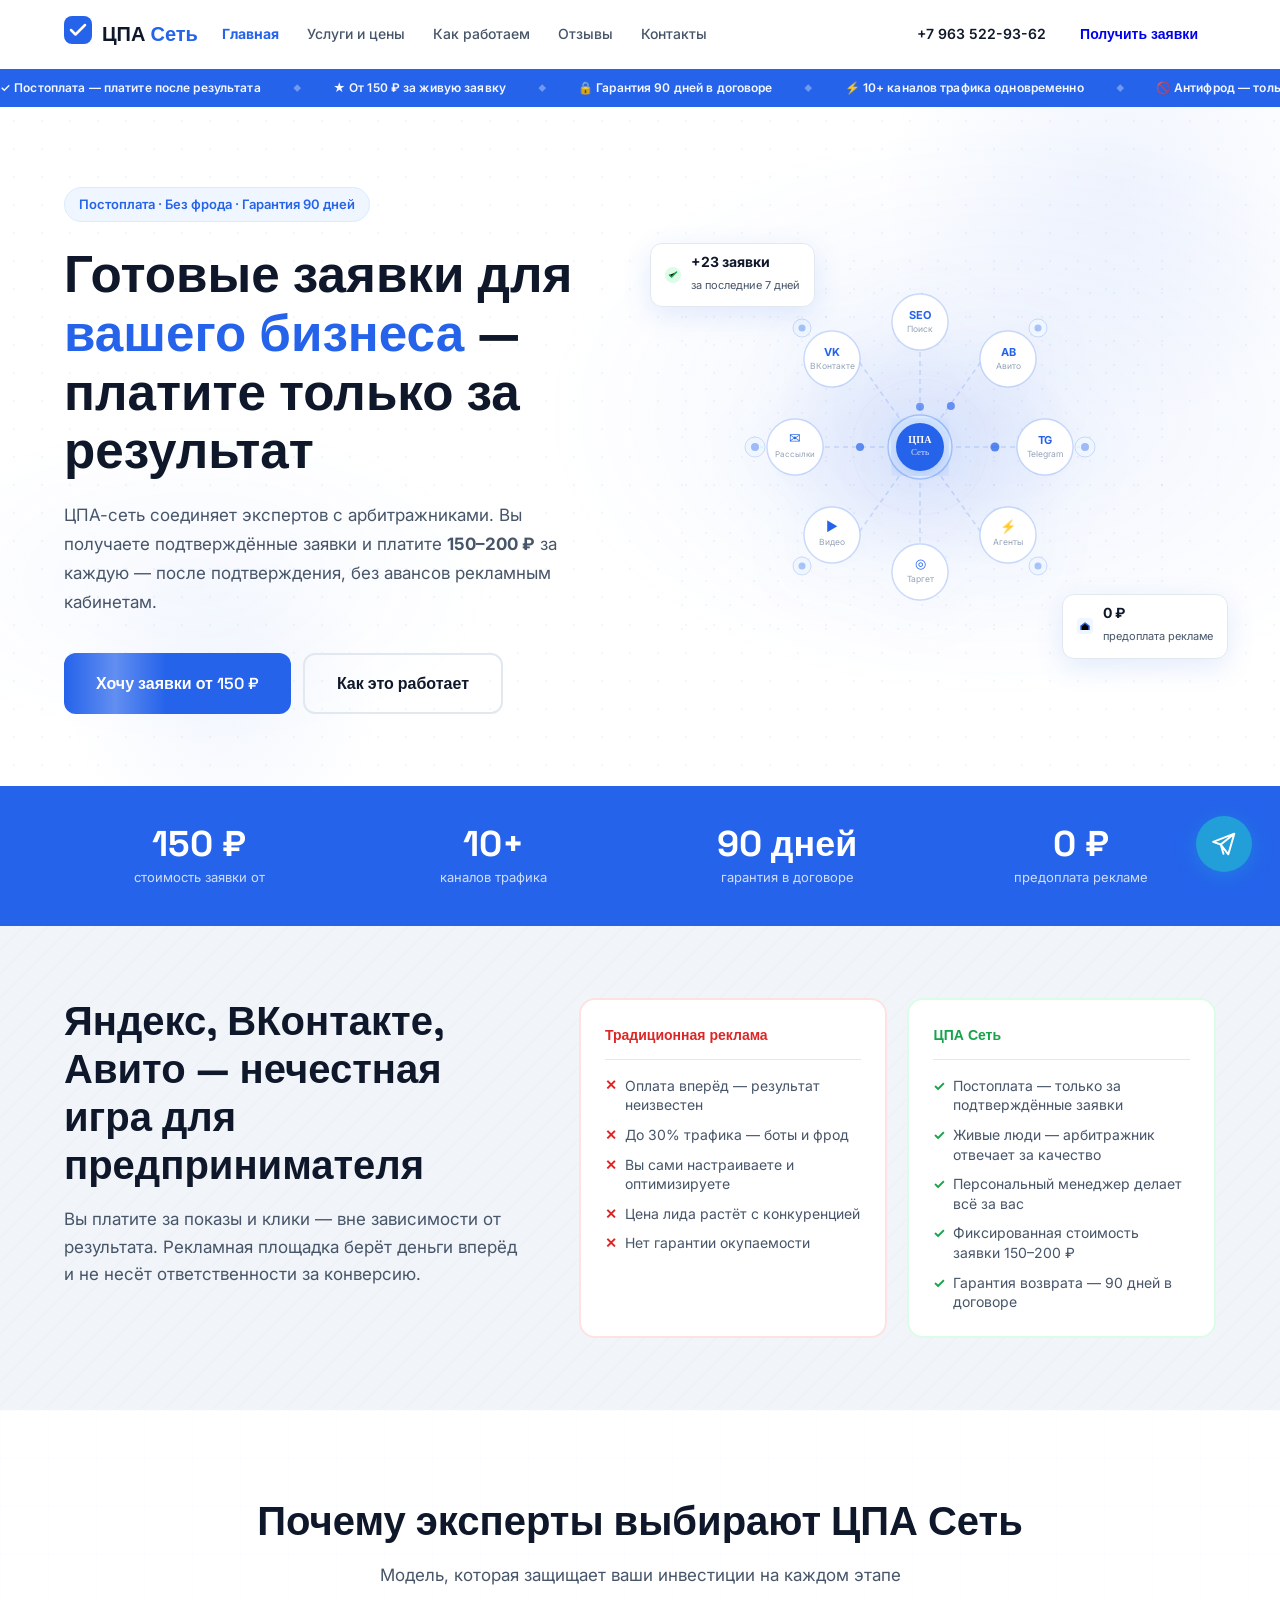
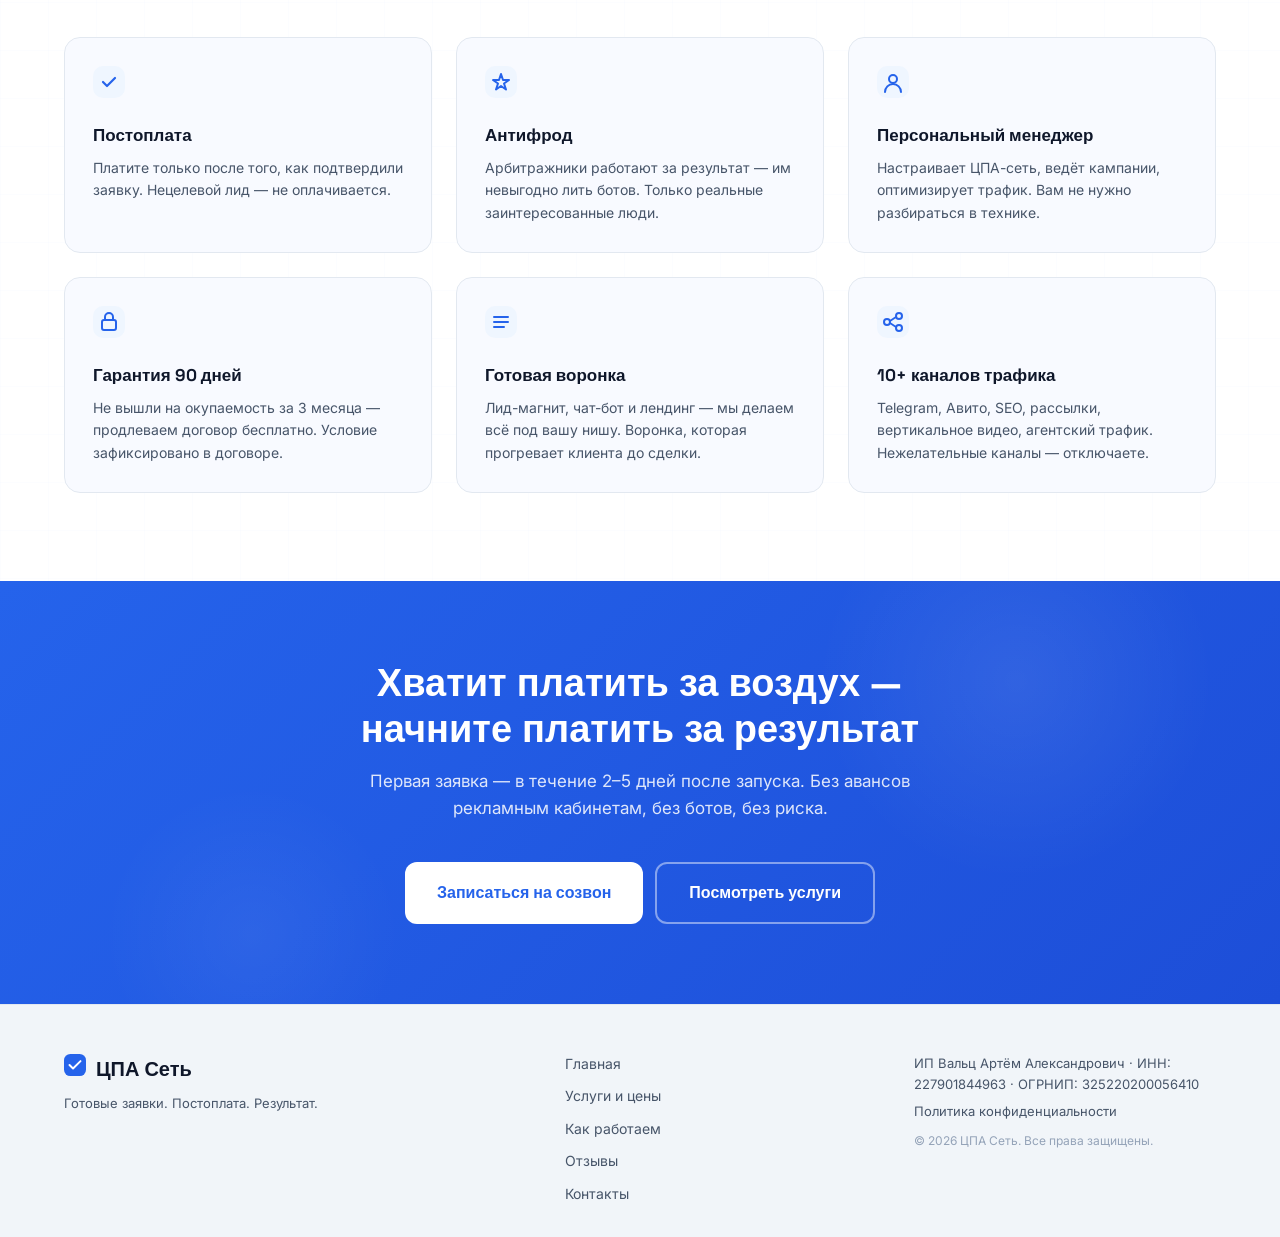
==== commit 18348a83: "fix: update legal info — ИП Вальц Артём Александрович, ОГРНИП 325220200056410" ====
--- a/index.html
+++ b/index.html
@@ -352,7 +352,7 @@
       <a href="contact.html">Контакты</a>
     </nav>
     <div class="footer__legal">
-      <p>ИП Артём — ИНН: 227901844963</p>
+      <p>ИП Вальц Артём Александрович · ИНН: 227901844963 · ОГРНИП: 325220200056410</p>
       <p><a href="#">Политика конфиденциальности</a></p>
       <p class="footer__copy">© <span id="year"></span> ЦПА Сеть. Все права защищены.</p>
     </div>
--- a/styles.css
+++ b/styles.css
@@ -1033,32 +1033,7 @@
   .hero__title { font-size: 28px; }
 }
 
-/* =============================================
-   CUSTOM CURSOR
-   ============================================= */
-@media (pointer: fine) {
-  * { cursor: none !important; }
-  .cur-dot {
-    position: fixed; top: 0; left: 0; z-index: 9999;
-    width: 8px; height: 8px; border-radius: 50%;
-    background: var(--accent);
-    pointer-events: none;
-    transition: opacity .2s, transform .12s ease, background .2s;
-    will-change: transform;
-  }
-  .cur-ring {
-    position: fixed; top: 0; left: 0; z-index: 9998;
-    width: 36px; height: 36px; border-radius: 50%;
-    border: 2px solid rgba(37,99,235,.45);
-    pointer-events: none;
-    transition: width .3s ease, height .3s ease, background .3s ease, border-color .3s ease, opacity .3s;
-    will-change: transform;
-  }
-  .cur-dot.hover  { background: transparent; transform: scale(0) !important; opacity: 0; }
-  .cur-ring.hover { width: 52px; height: 52px; border-color: var(--accent); background: rgba(37,99,235,.08); }
-  .cur-dot.click  { transform: scale(1.8) !important; }
-  .cur-ring.click { width: 24px; height: 24px; border-color: var(--accent); background: rgba(37,99,235,.2); }
-}
+/* custom cursor removed */
 
 /* =============================================
    TICKER
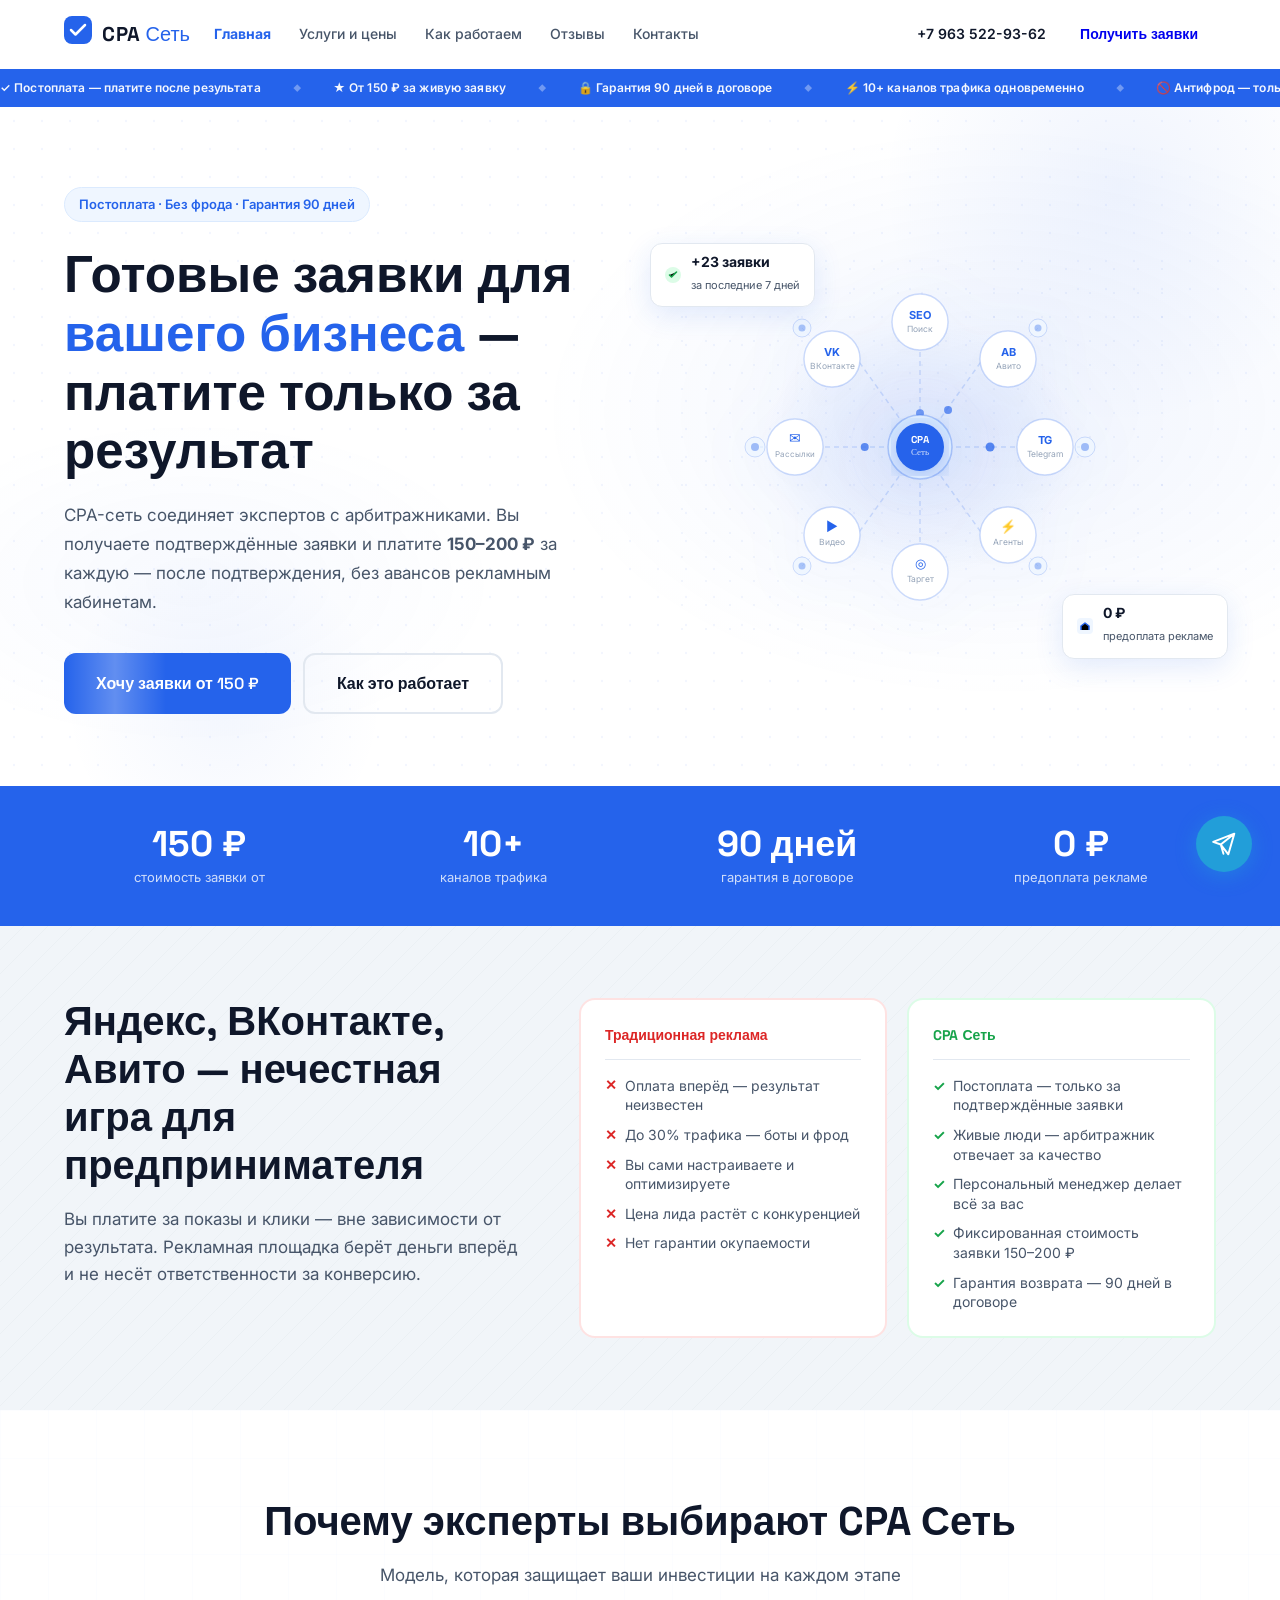
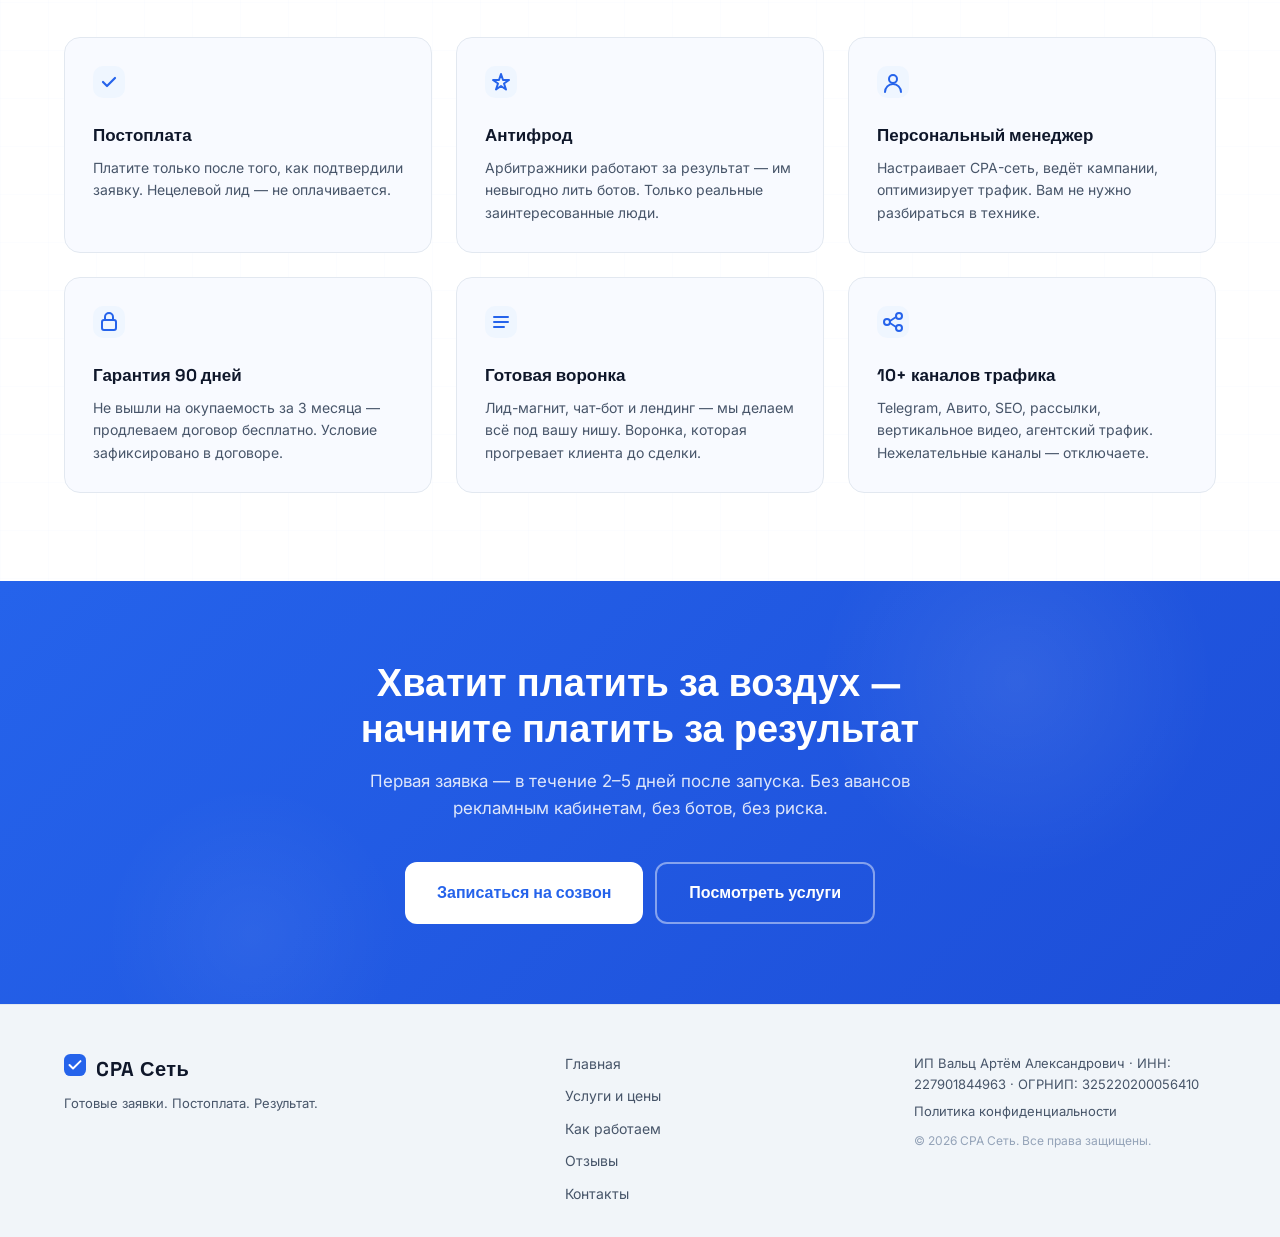
==== commit 58c190d6: "refactor: rebrand ЦПА → CPA (Latin), rebuild funnel SVG, harden responsive - Brand renamed ЦПА → CPA" ====
--- a/index.html
+++ b/index.html
@@ -3,8 +3,8 @@
 <head>
   <meta charset="UTF-8">
   <meta name="viewport" content="width=device-width, initial-scale=1.0">
-  <title>ЦПА Сеть — готовые заявки для экспертов. Постоплата</title>
-  <meta name="description" content="ЦПА-сеть для экспертов-предпринимателей. Готовые заявки от 150 ₽, постоплата, гарантия 90 дней. Без авансов рекламным кабинетам, без ботов.">
+  <title>CPA Сеть — готовые заявки для экспертов. Постоплата</title>
+  <meta name="description" content="CPA-сеть для экспертов-предпринимателей. Готовые заявки от 150 ₽, постоплата, гарантия 90 дней. Без авансов рекламным кабинетам, без ботов.">
   <link rel="preconnect" href="https://fonts.googleapis.com">
   <link rel="preconnect" href="https://fonts.gstatic.com" crossorigin>
   <link href="https://fonts.googleapis.com/css2?family=Inter:wght@400;500;600;700;800&family=Space+Grotesk:wght@500;600;700;800&display=swap" rel="stylesheet">
@@ -19,7 +19,7 @@
       <span class="logo__icon">
         <svg width="28" height="28" viewBox="0 0 28 28" fill="none"><rect width="28" height="28" rx="8" fill="#2563EB"/><path d="M7 14l4.5 4.5L21 9" stroke="#fff" stroke-width="2.5" stroke-linecap="round" stroke-linejoin="round"/></svg>
       </span>
-      <span class="logo__text">ЦПА<span class="logo__suffix"> Сеть</span></span>
+      <span class="logo__text">CPA<span class="logo__suffix"> Сеть</span></span>
     </a>
     <nav class="nav" id="nav">
       <a href="index.html" aria-current="page">Главная</a>
@@ -80,7 +80,7 @@
     <div class="hero__content">
       <div class="hero__badge">Постоплата · Без фрода · Гарантия 90 дней</div>
       <h1 class="hero__title">Готовые заявки для<br><span class="accent">вашего бизнеса</span> —<br>платите только за результат</h1>
-      <p class="hero__desc">ЦПА-сеть соединяет экспертов с арбитражниками. Вы получаете подтверждённые заявки и платите <strong>150–200 ₽</strong> за каждую — после подтверждения, без авансов рекламным кабинетам.</p>
+      <p class="hero__desc">CPA-сеть соединяет экспертов с арбитражниками. Вы получаете подтверждённые заявки и платите <strong>150–200 ₽</strong> за каждую — после подтверждения, без авансов рекламным кабинетам.</p>
       <div class="hero__cta">
         <a href="contact.html" class="btn btn--lg btn--primary">Хочу заявки от 150 ₽</a>
         <a href="how.html" class="btn btn--ghost btn--lg">Как это работает</a>
@@ -219,7 +219,7 @@
         </circle>
         <circle cx="250" cy="190" r="32" fill="#dbeafe" stroke="#2563EB" stroke-opacity="0.3" stroke-width="1.5"/>
         <circle cx="250" cy="190" r="24" fill="#2563EB" filter="url(#shadow-hub)"/>
-        <text x="250" y="186" text-anchor="middle" fill="#fff" font-size="10" font-family="Space Grotesk" font-weight="800" letter-spacing="0.3">ЦПА</text>
+        <text x="250" y="186" text-anchor="middle" fill="#fff" font-size="10" font-family="Space Grotesk" font-weight="800" letter-spacing="0.3">CPA</text>
         <text x="250" y="198" text-anchor="middle" fill="rgba(255,255,255,0.82)" font-size="9" font-family="Space Grotesk">Сеть</text>
       </svg>
     </div>
@@ -268,7 +268,7 @@
           </ul>
         </div>
         <div class="problem-card problem-card--good">
-          <div class="problem-card__label">ЦПА Сеть</div>
+          <div class="problem-card__label">CPA Сеть</div>
           <ul class="problem-list">
             <li><span class="check">✓</span> Постоплата — только за подтверждённые заявки</li>
             <li><span class="check">✓</span> Живые люди — арбитражник отвечает за качество</li>
@@ -285,7 +285,7 @@
 <!-- ===== ПРЕИМУЩЕСТВА ===== -->
 <section class="advantages" id="advantages">
   <div class="container">
-    <h2 class="section-title section-title--center">Почему эксперты выбирают ЦПА Сеть</h2>
+    <h2 class="section-title section-title--center">Почему эксперты выбирают CPA Сеть</h2>
     <p class="section-sub section-sub--center">Модель, которая защищает ваши инвестиции на каждом этапе</p>
     <div class="adv-grid">
       <div class="adv">
@@ -301,7 +301,7 @@
       <div class="adv">
         <div class="adv__icon"><svg width="32" height="32" viewBox="0 0 32 32" fill="none"><rect width="32" height="32" rx="10" fill="#eff6ff"/><circle cx="16" cy="13" r="4" stroke="#2563EB" stroke-width="2"/><path d="M8 26c0-4.4 3.6-8 8-8s8 3.6 8 8" stroke="#2563EB" stroke-width="2" stroke-linecap="round"/></svg></div>
         <h3 class="adv__title">Персональный менеджер</h3>
-        <p class="adv__desc">Настраивает ЦПА-сеть, ведёт кампании, оптимизирует трафик. Вам не нужно разбираться в технике.</p>
+        <p class="adv__desc">Настраивает CPA-сеть, ведёт кампании, оптимизирует трафик. Вам не нужно разбираться в технике.</p>
       </div>
       <div class="adv">
         <div class="adv__icon"><svg width="32" height="32" viewBox="0 0 32 32" fill="none"><rect width="32" height="32" rx="10" fill="#eff6ff"/><rect x="9" y="14" width="14" height="10" rx="2" stroke="#2563EB" stroke-width="2"/><path d="M12 14v-3a4 4 0 018 0v3" stroke="#2563EB" stroke-width="2" stroke-linecap="round"/></svg></div>
@@ -340,7 +340,7 @@
     <div class="footer__logo">
       <a href="index.html" class="logo">
         <span class="logo__icon"><svg width="22" height="22" viewBox="0 0 28 28" fill="none"><rect width="28" height="28" rx="8" fill="#2563EB"/><path d="M7 14l4.5 4.5L21 9" stroke="#fff" stroke-width="2.5" stroke-linecap="round" stroke-linejoin="round"/></svg></span>
-        <span class="logo__text">ЦПА Сеть</span>
+        <span class="logo__text">CPA Сеть</span>
       </a>
       <p class="footer__tagline">Готовые заявки. Постоплата. Результат.</p>
     </div>
@@ -354,7 +354,7 @@
     <div class="footer__legal">
       <p>ИП Вальц Артём Александрович · ИНН: 227901844963 · ОГРНИП: 325220200056410</p>
       <p><a href="#">Политика конфиденциальности</a></p>
-      <p class="footer__copy">© <span id="year"></span> ЦПА Сеть. Все права защищены.</p>
+      <p class="footer__copy">© <span id="year"></span> CPA Сеть. Все права защищены.</p>
     </div>
   </div>
 </footer>
--- a/styles.css
+++ b/styles.css
@@ -8,7 +8,9 @@
   color: #0f172a;
   background: #fff;
   -webkit-font-smoothing: antialiased;
-}
+  overflow-x: hidden;
+}
+img, svg { max-width: 100%; }
 
 /* ===== VARIABLES ===== */
 :root {
@@ -127,8 +129,9 @@
   font-weight: 700;
   font-size: 20px;
   color: var(--text);
-}
-.logo__suffix { color: var(--accent); }
+  letter-spacing: 0.5px;
+}
+.logo__suffix { color: var(--accent); font-weight: 500; letter-spacing: 0; }
 
 /* ===== NAV ===== */
 .nav {
@@ -729,6 +732,9 @@
   height: auto;
   max-width: 500px;
   filter: drop-shadow(0 8px 32px rgba(37,99,235,0.06));
+}
+.art-funnel {
+  max-width: 380px;
 }
 .art-connect {
   max-width: 400px;
@@ -1021,7 +1027,7 @@
   .form-wrap { padding: 24px 20px; }
   .footer__inner { grid-template-columns: 1fr; gap: 32px; }
   /* multi-page */
-  .page-hero__art { display: none; }
+  .page-hero__art { max-width: 320px; margin: 8px auto 0; }
   .metrics-bar__grid { grid-template-columns: 1fr 1fr; gap: 20px; }
   .cta-banner__btns { flex-direction: column; align-items: center; }
   .cta-banner__btns .btn { width: 100%; max-width: 320px; }
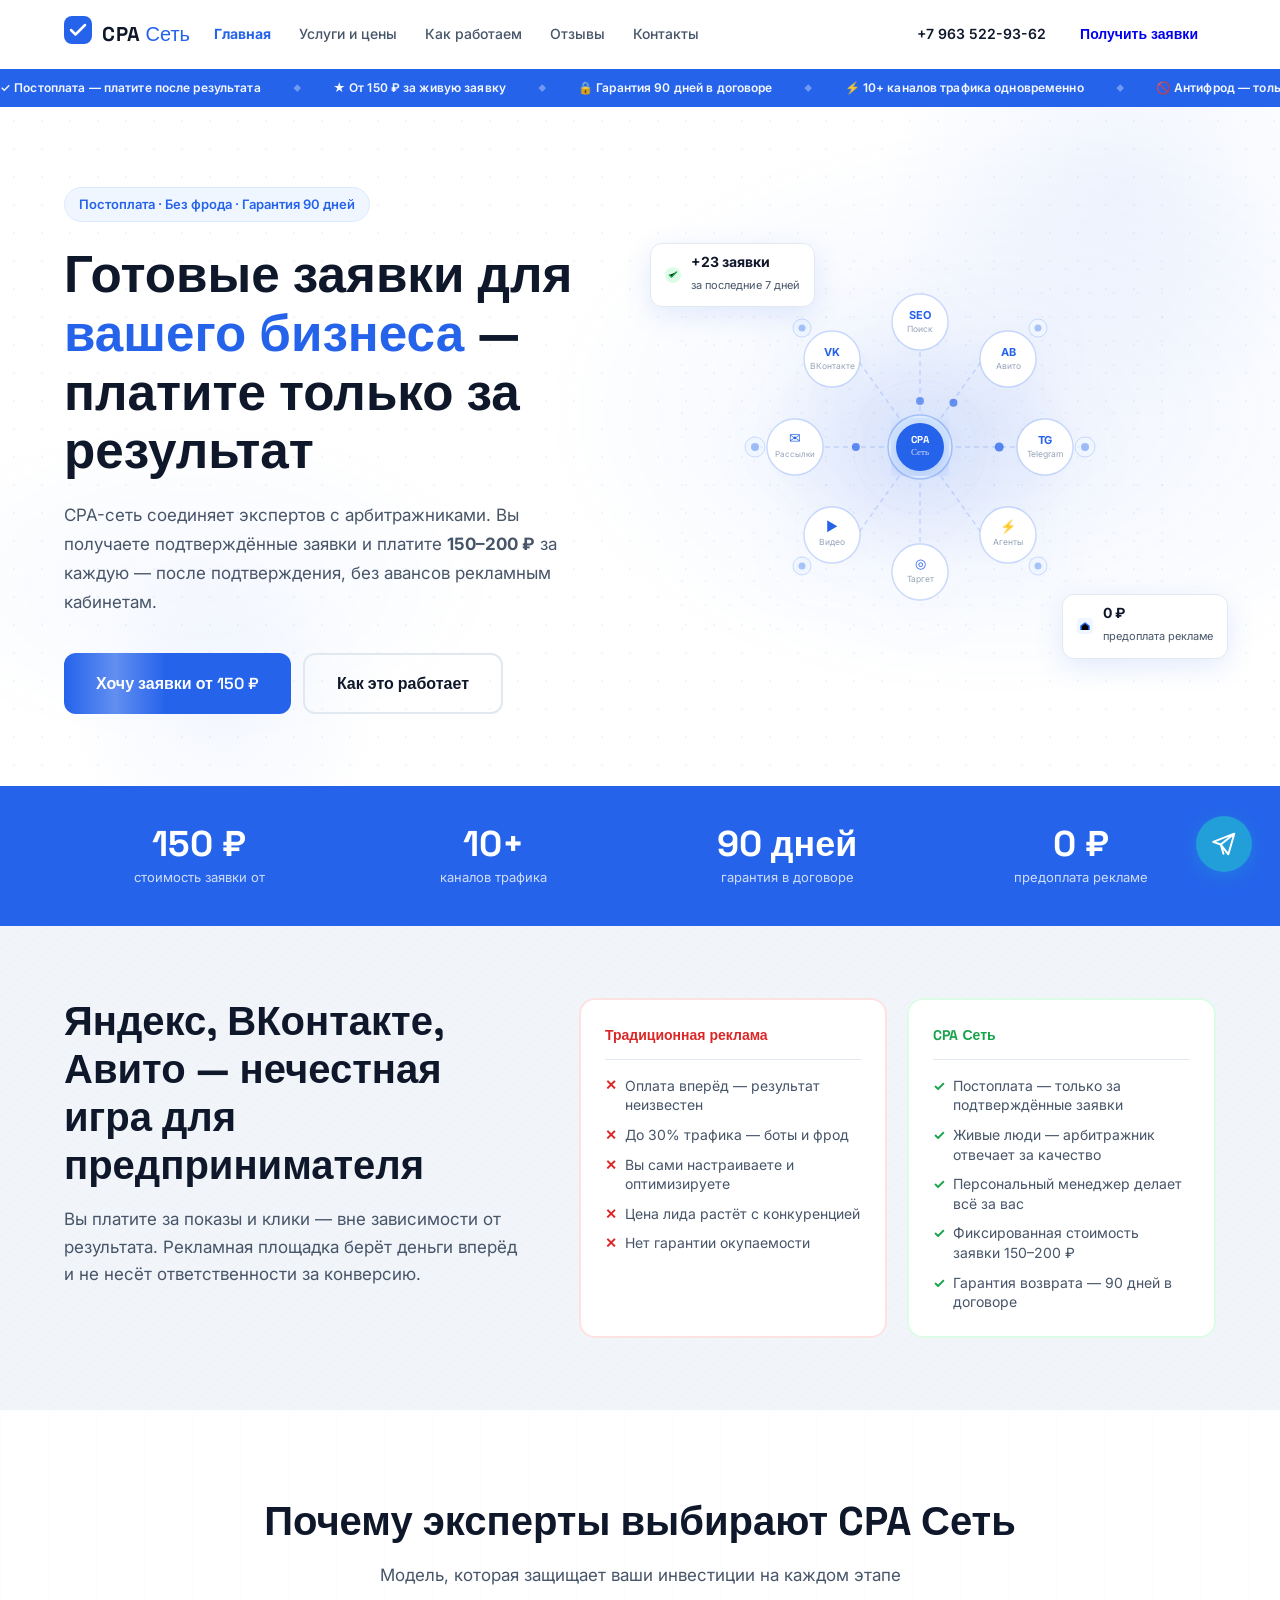
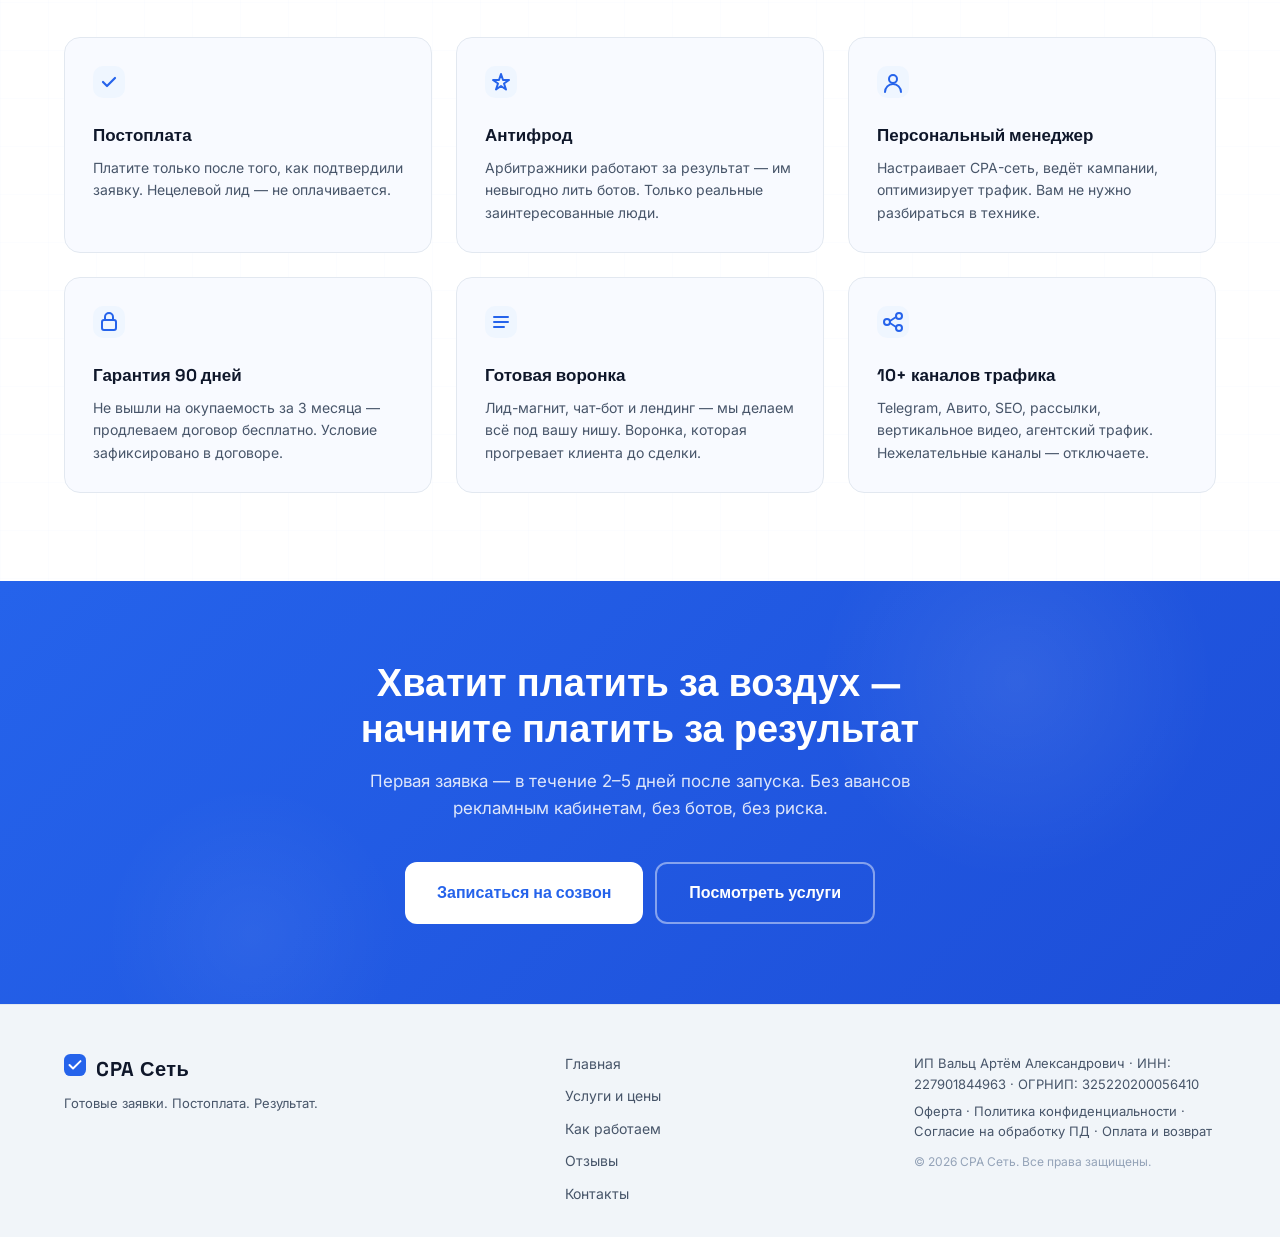
==== commit 35548555: "feat: add legal pages (oferta, privacy, consent, payment/refund) and link them in footer Co-Authored" ====
--- a/index.html
+++ b/index.html
@@ -353,7 +353,7 @@
     </nav>
     <div class="footer__legal">
       <p>ИП Вальц Артём Александрович · ИНН: 227901844963 · ОГРНИП: 325220200056410</p>
-      <p><a href="#">Политика конфиденциальности</a></p>
+      <p class="footer__legal-links"><a href="oferta.html">Оферта</a> · <a href="privacy.html">Политика конфиденциальности</a> · <a href="consent.html">Согласие на обработку ПД</a> · <a href="payment.html">Оплата и возврат</a></p>
       <p class="footer__copy">© <span id="year"></span> CPA Сеть. Все права защищены.</p>
     </div>
   </div>
--- a/styles.css
+++ b/styles.css
@@ -724,7 +724,6 @@
 
 /* ===== ABSTRACT ILLUSTRATIONS ===== */
 .art-network,
-.art-funnel,
 .art-flow,
 .art-chart,
 .art-connect {
@@ -733,12 +732,86 @@
   max-width: 500px;
   filter: drop-shadow(0 8px 32px rgba(37,99,235,0.06));
 }
-.art-funnel {
-  max-width: 380px;
-}
 .art-connect {
   max-width: 400px;
   margin: 28px 0;
+}
+
+/* ===== HTML FUNNEL (services page) ===== */
+.funnel {
+  width: 100%;
+  max-width: 440px;
+  margin: 0 auto;
+  display: flex;
+  flex-direction: column;
+  align-items: center;
+  gap: 12px;
+}
+.funnel__row {
+  position: relative;
+  width: 100%;
+  border-radius: 14px;
+  padding: 16px 22px;
+  text-align: center;
+  color: #fff;
+  box-shadow: 0 8px 22px rgba(37,99,235,0.16);
+}
+.funnel__row--1 { width: 100%; background: linear-gradient(135deg, #dbeafe, #bfdbfe); color: #1e40af; }
+.funnel__row--2 { width: 88%;  background: linear-gradient(135deg, #93c5fd, #60a5fa); }
+.funnel__row--3 { width: 72%;  background: linear-gradient(135deg, #3b82f6, #2563EB); }
+.funnel__row--4 { width: 56%;  background: linear-gradient(135deg, #1d4ed8, #1e40af); }
+.funnel__row:not(:first-child)::before {
+  content: '';
+  position: absolute;
+  top: -9px;
+  left: 50%;
+  transform: translateX(-50%);
+  width: 0; height: 0;
+  border-left: 7px solid transparent;
+  border-right: 7px solid transparent;
+  border-top: 7px solid #cbd5e1;
+}
+.funnel__main {
+  display: flex;
+  align-items: center;
+  justify-content: center;
+  gap: 8px;
+  flex-wrap: wrap;
+}
+.funnel__label {
+  font-family: 'Space Grotesk', sans-serif;
+  font-weight: 700;
+  font-size: 16px;
+  line-height: 1.25;
+}
+.funnel__pct {
+  font-family: 'Space Grotesk', sans-serif;
+  font-weight: 700;
+  font-size: 12px;
+  padding: 2px 9px;
+  border-radius: 100px;
+  background: rgba(255,255,255,0.22);
+  white-space: nowrap;
+}
+.funnel__row--1 .funnel__pct { background: #fff; color: #1d4ed8; }
+.funnel__sub {
+  font-size: 12px;
+  opacity: 0.92;
+  margin-top: 4px;
+  line-height: 1.4;
+}
+.funnel__base {
+  margin-top: 4px;
+  font-family: 'Space Grotesk', sans-serif;
+  font-weight: 700;
+  font-size: 13px;
+  letter-spacing: 0.3px;
+  color: #fff;
+  background: #1d4ed8;
+  padding: 11px 22px;
+  border-radius: 100px;
+  box-shadow: 0 8px 22px rgba(29,78,216,0.28);
+  text-align: center;
 }
 
 /* ===== METRICS BAR ===== */
@@ -1027,7 +1100,11 @@
   .form-wrap { padding: 24px 20px; }
   .footer__inner { grid-template-columns: 1fr; gap: 32px; }
   /* multi-page */
-  .page-hero__art { max-width: 320px; margin: 8px auto 0; }
+  .page-hero__art { max-width: 340px; margin: 8px auto 0; }
+  .funnel__row--2 { width: 92%; }
+  .funnel__row--3 { width: 82%; }
+  .funnel__row--4 { width: 72%; }
+  .funnel__label { font-size: 15px; }
   .metrics-bar__grid { grid-template-columns: 1fr 1fr; gap: 20px; }
   .cta-banner__btns { flex-direction: column; align-items: center; }
   .cta-banner__btns .btn { width: 100%; max-width: 320px; }
